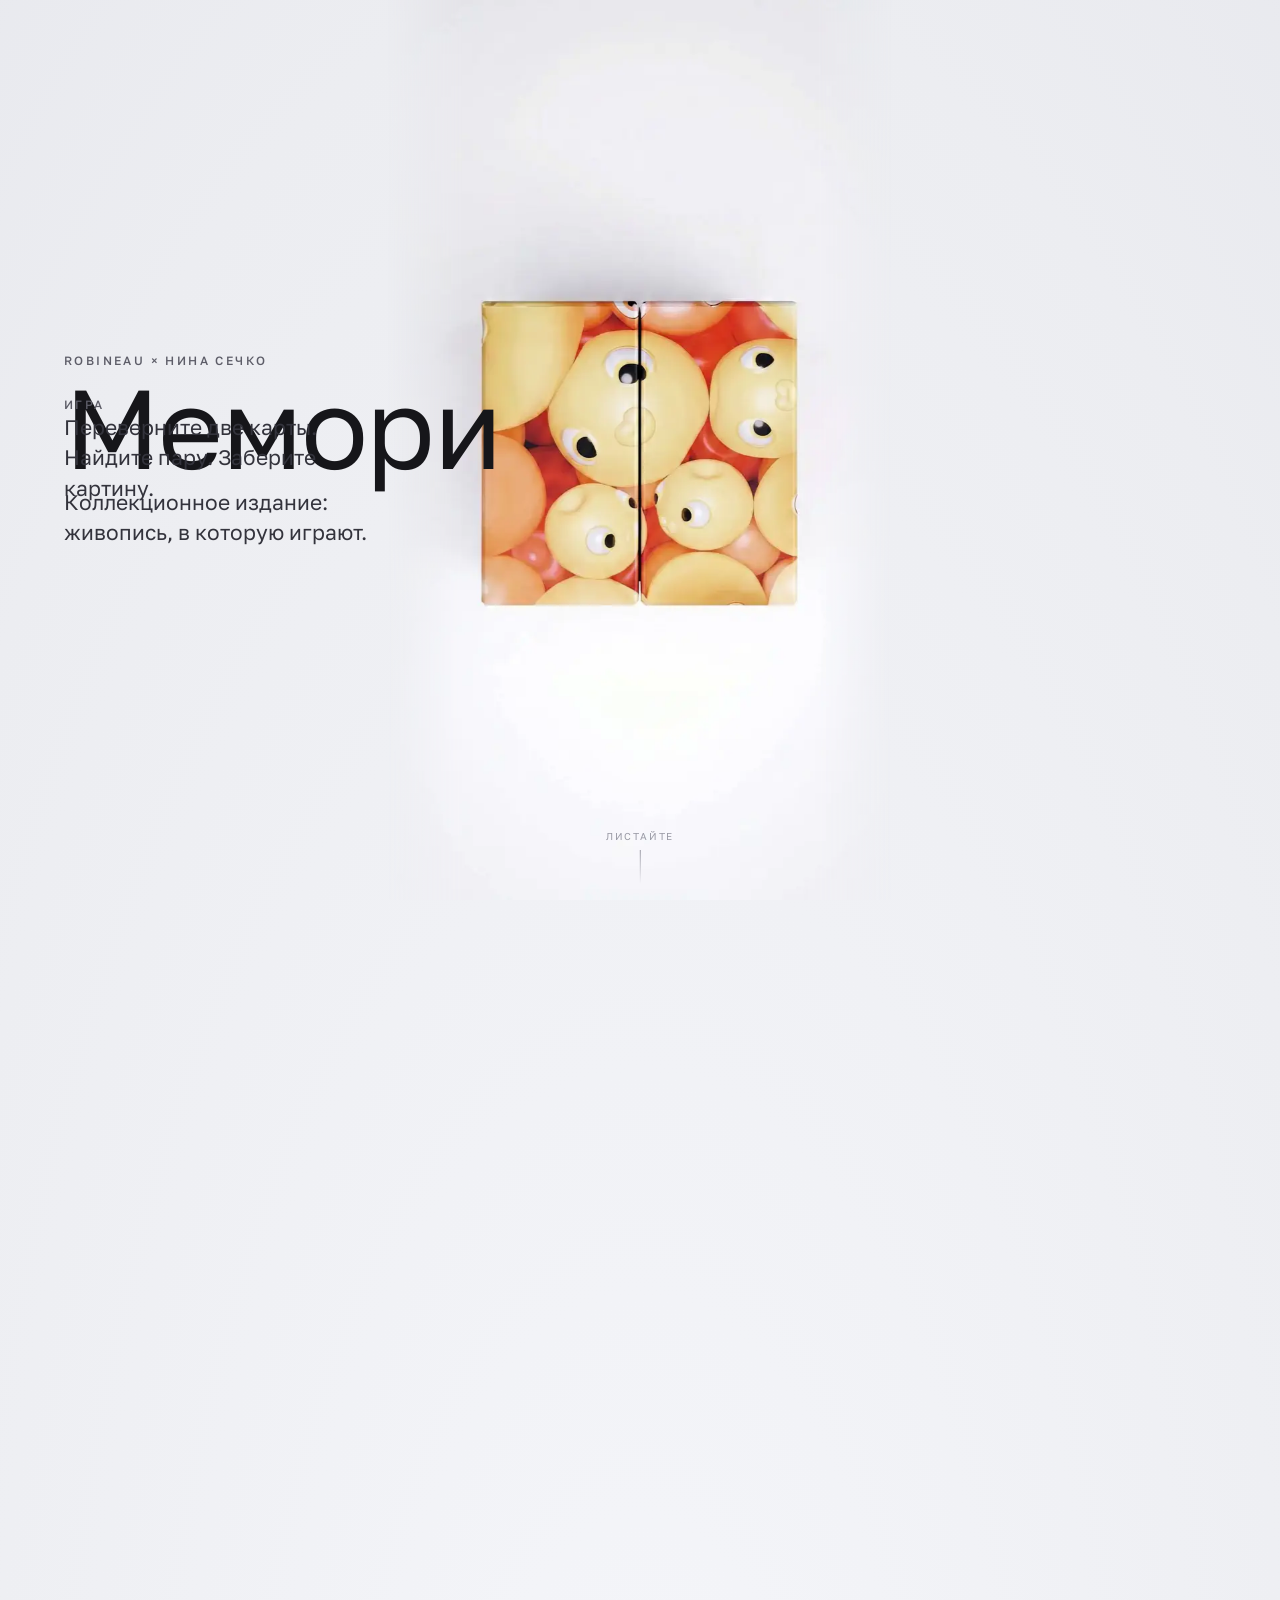
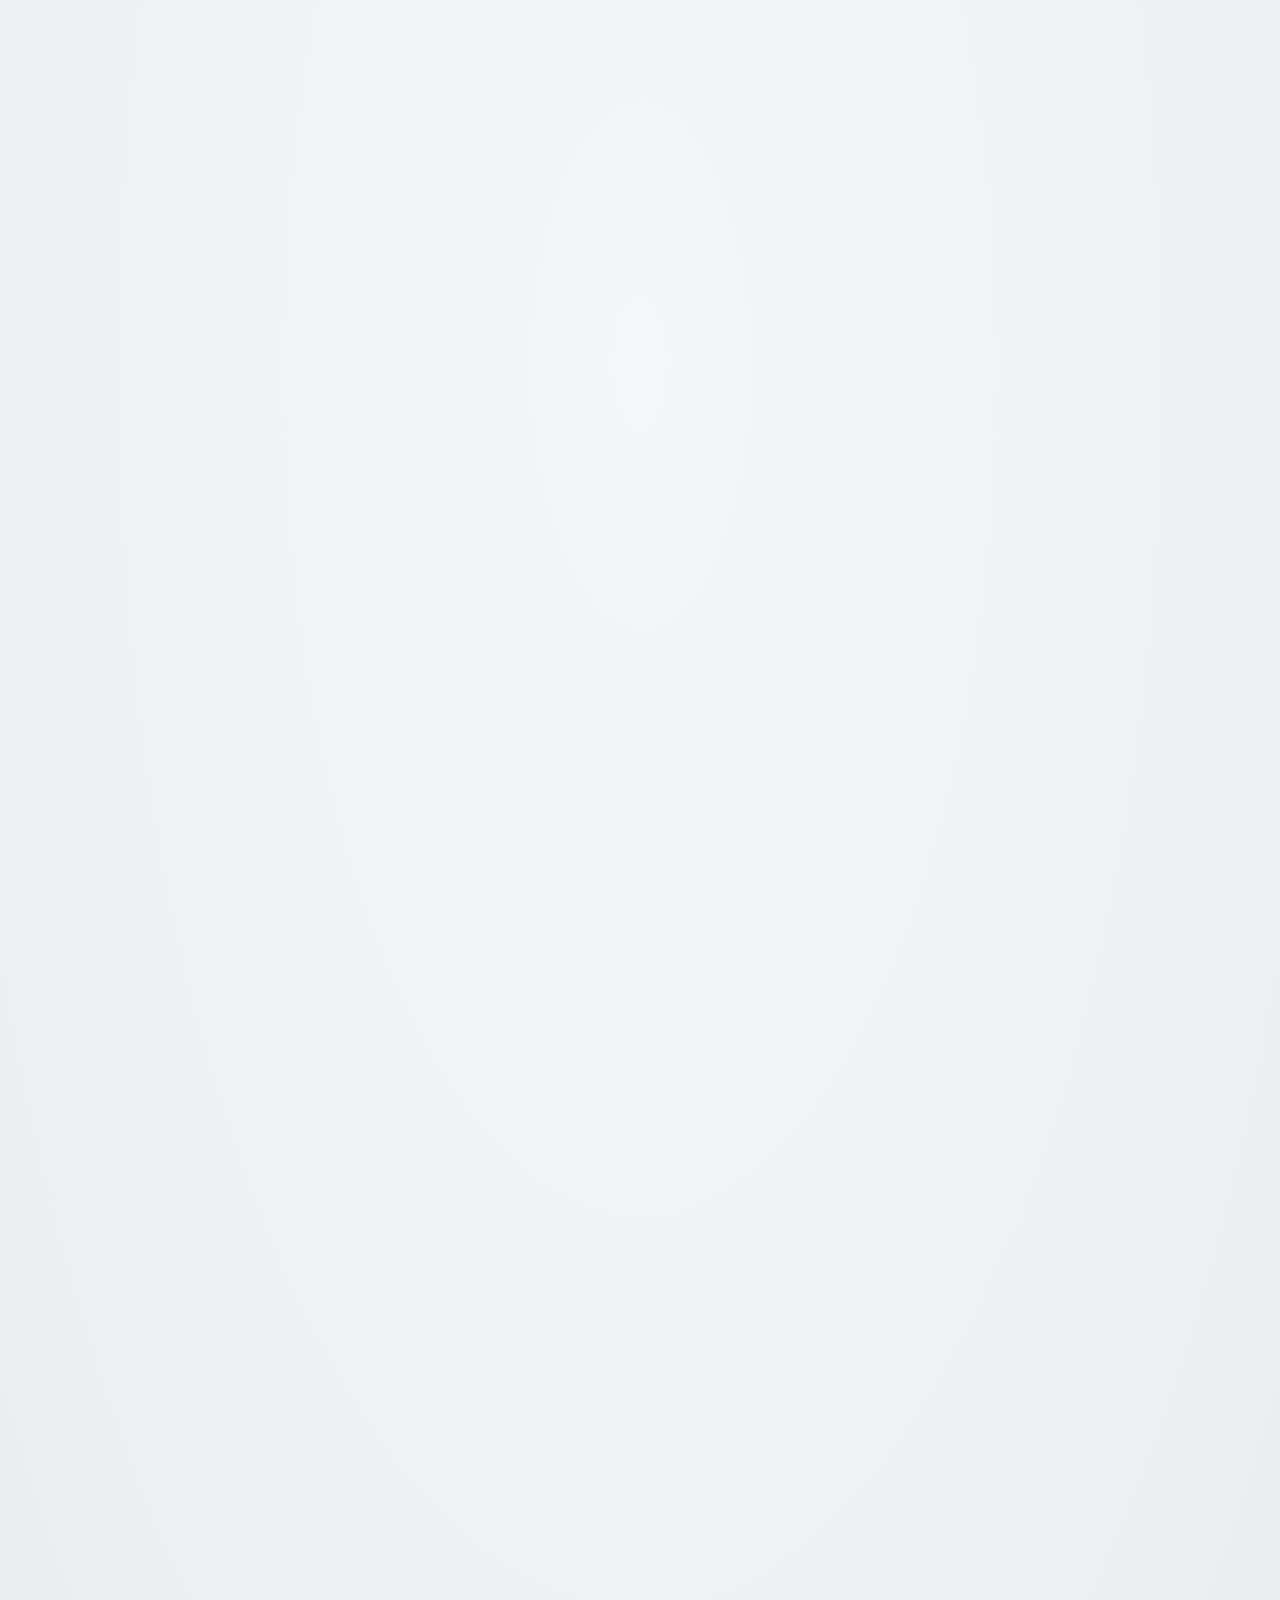
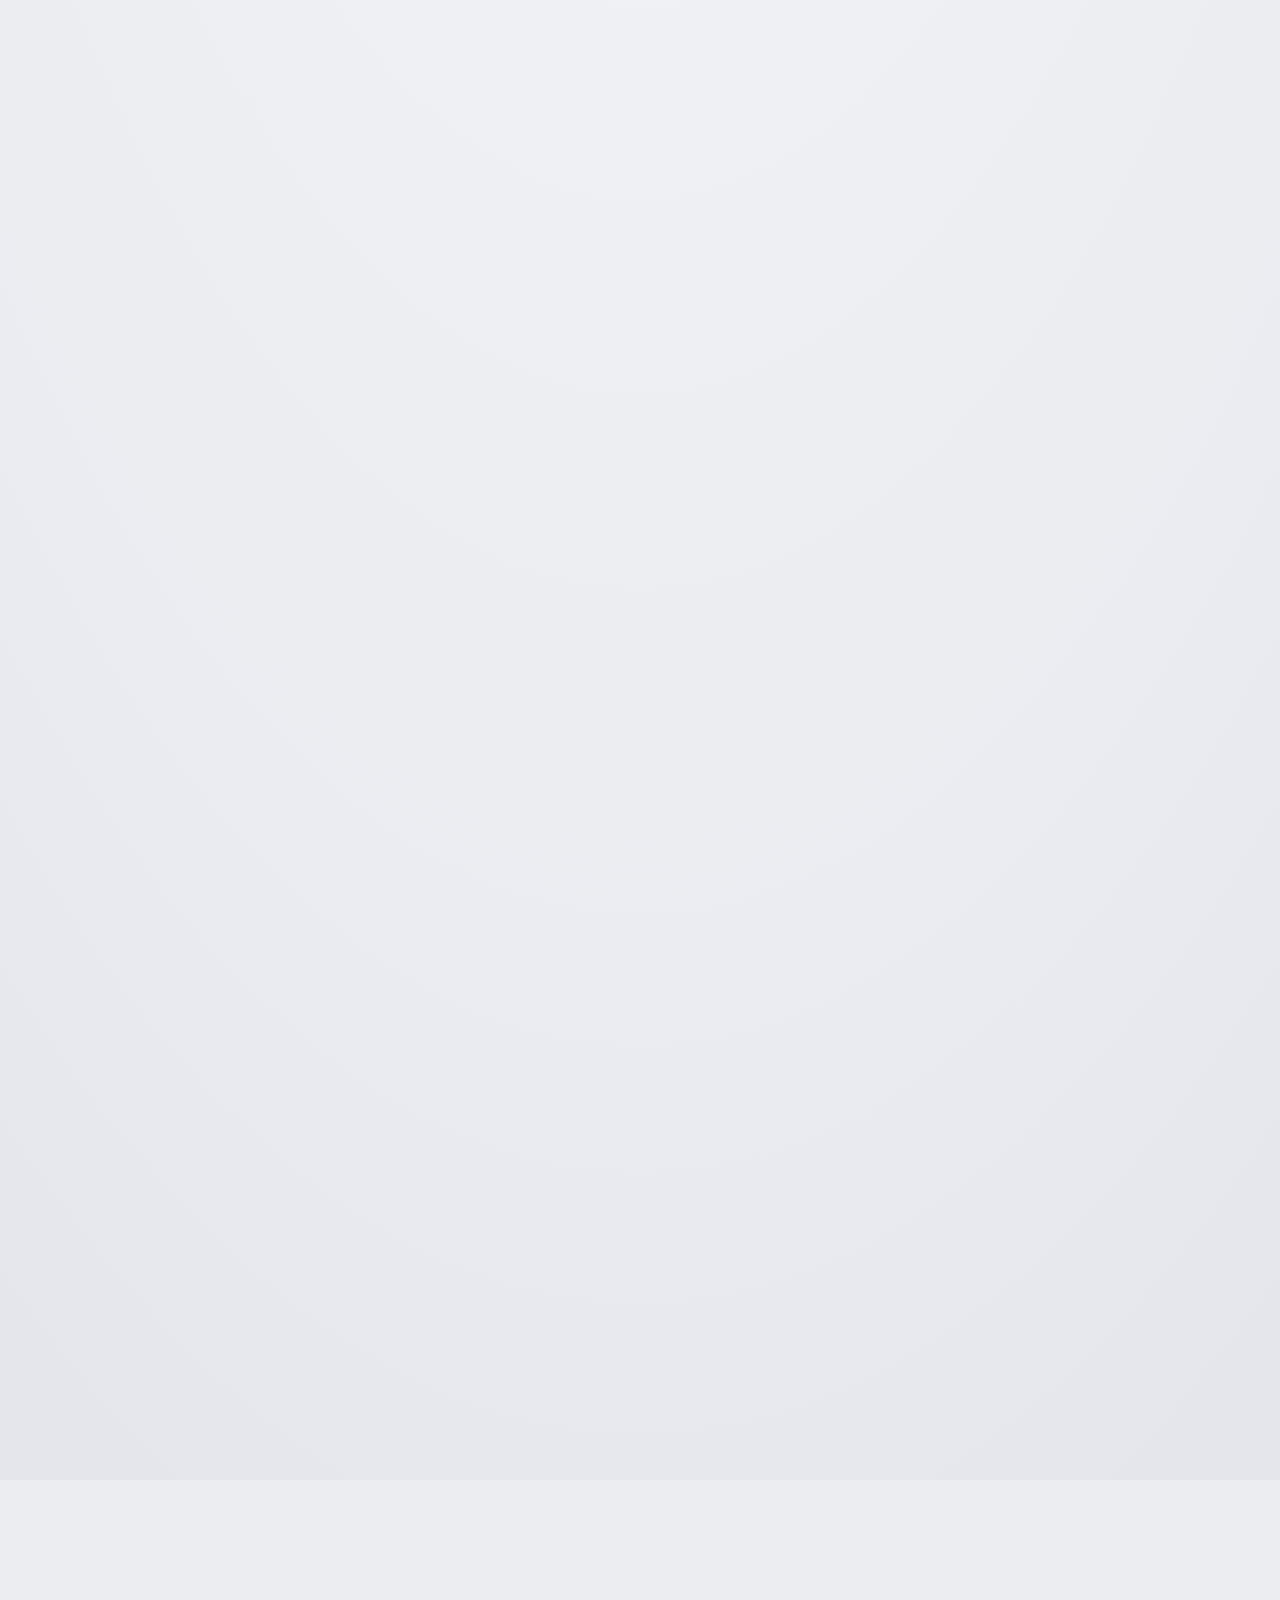
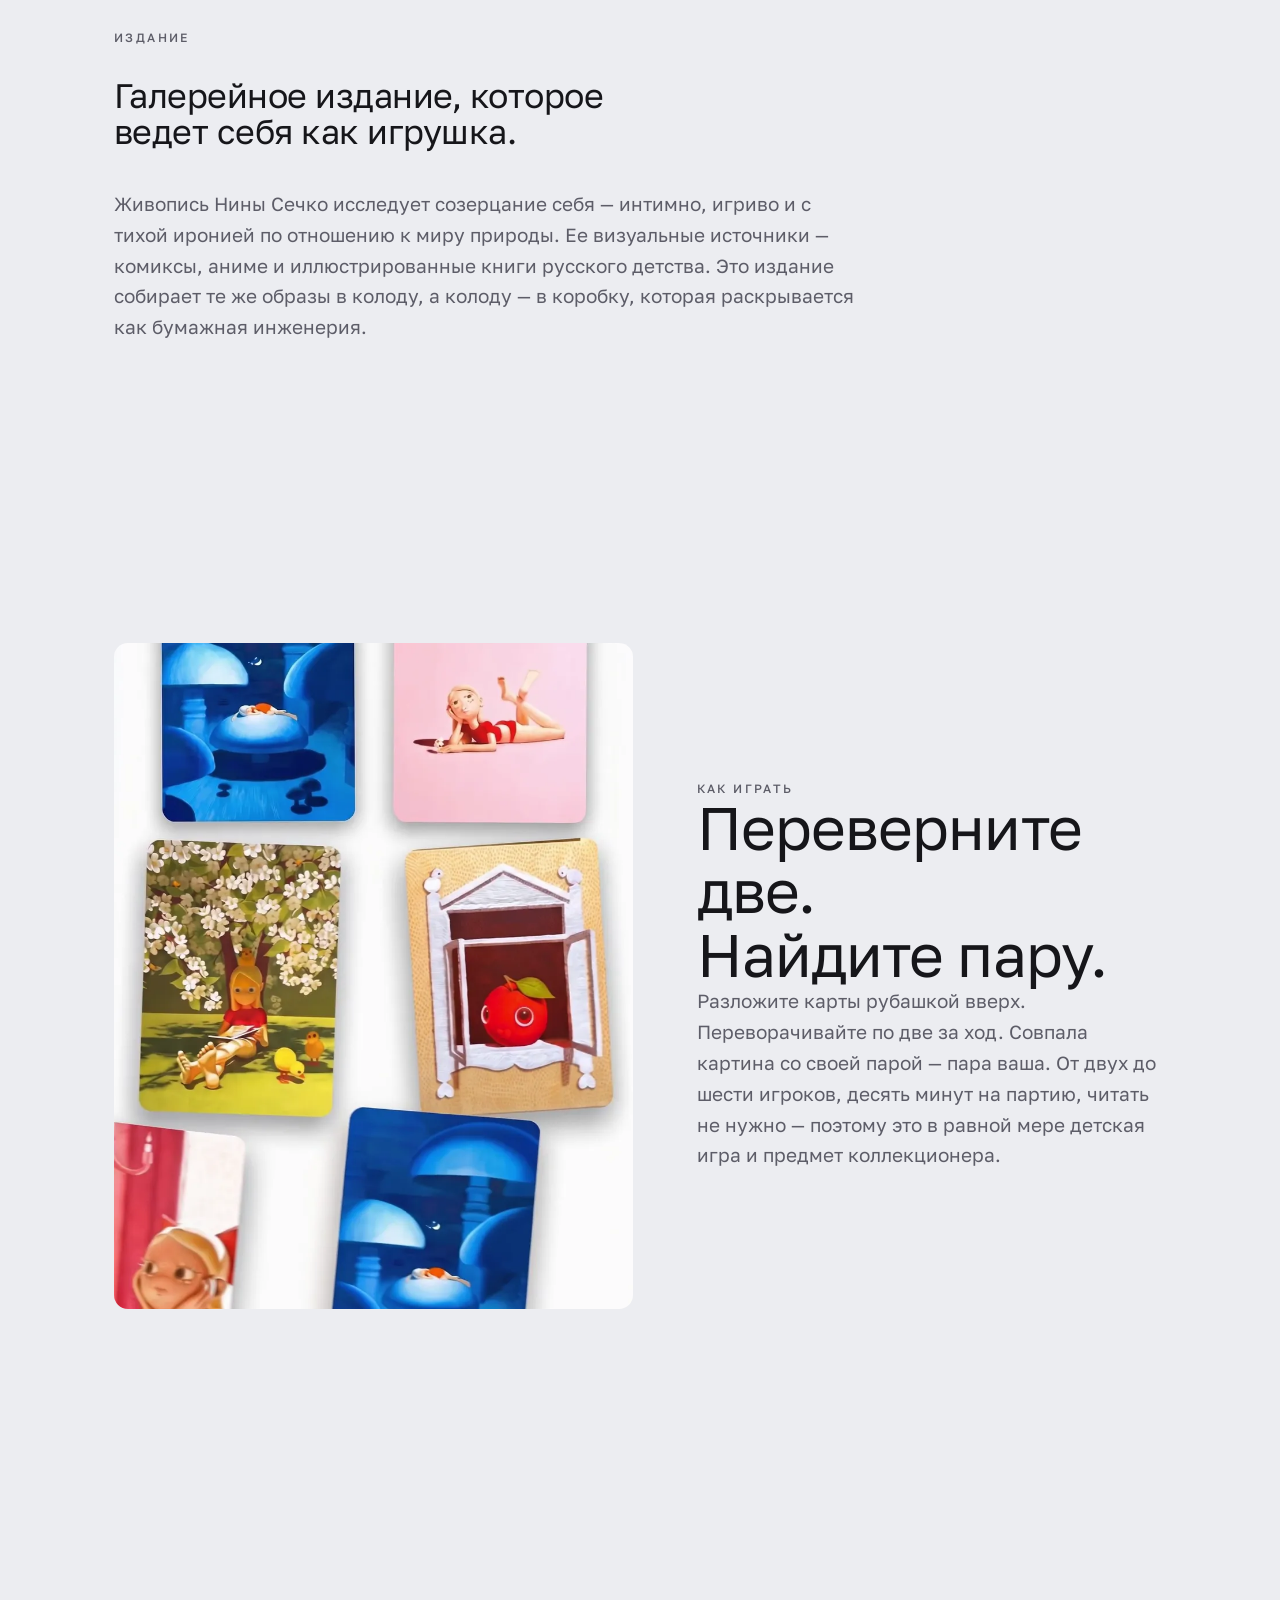
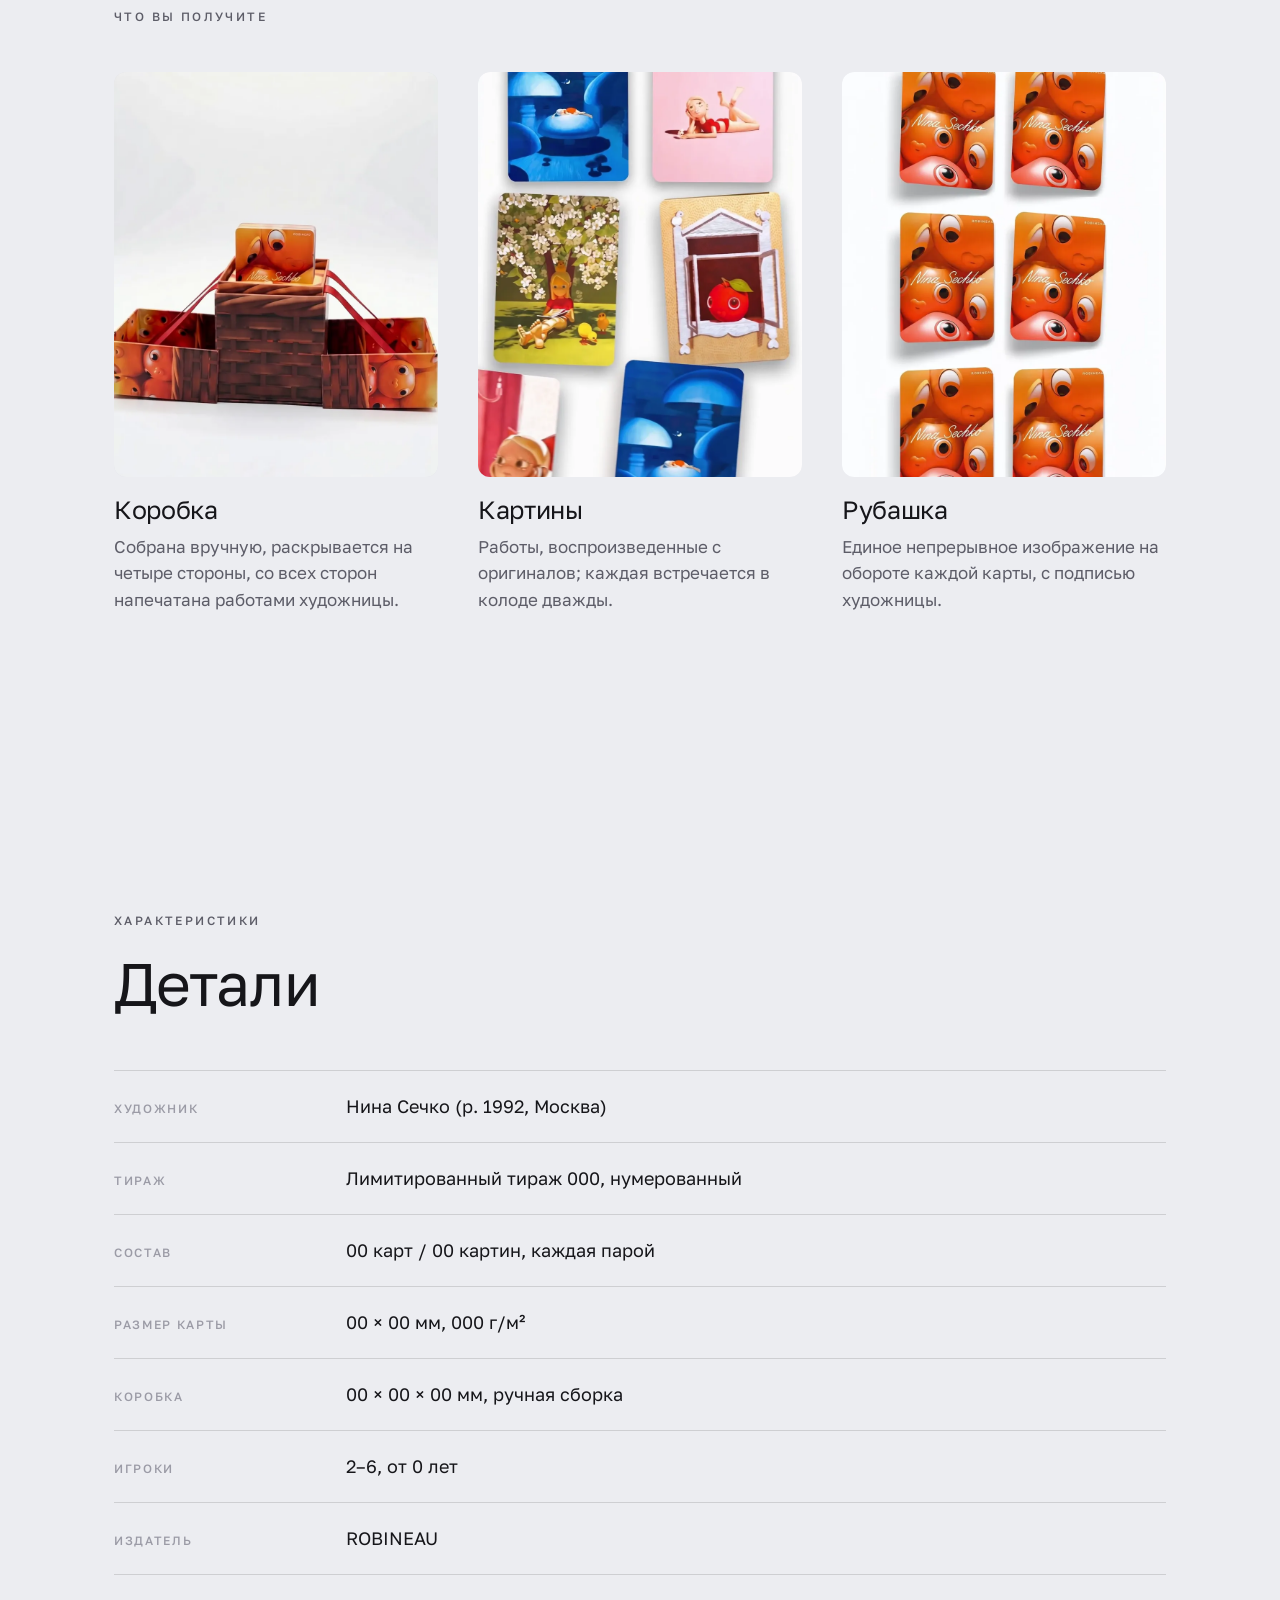
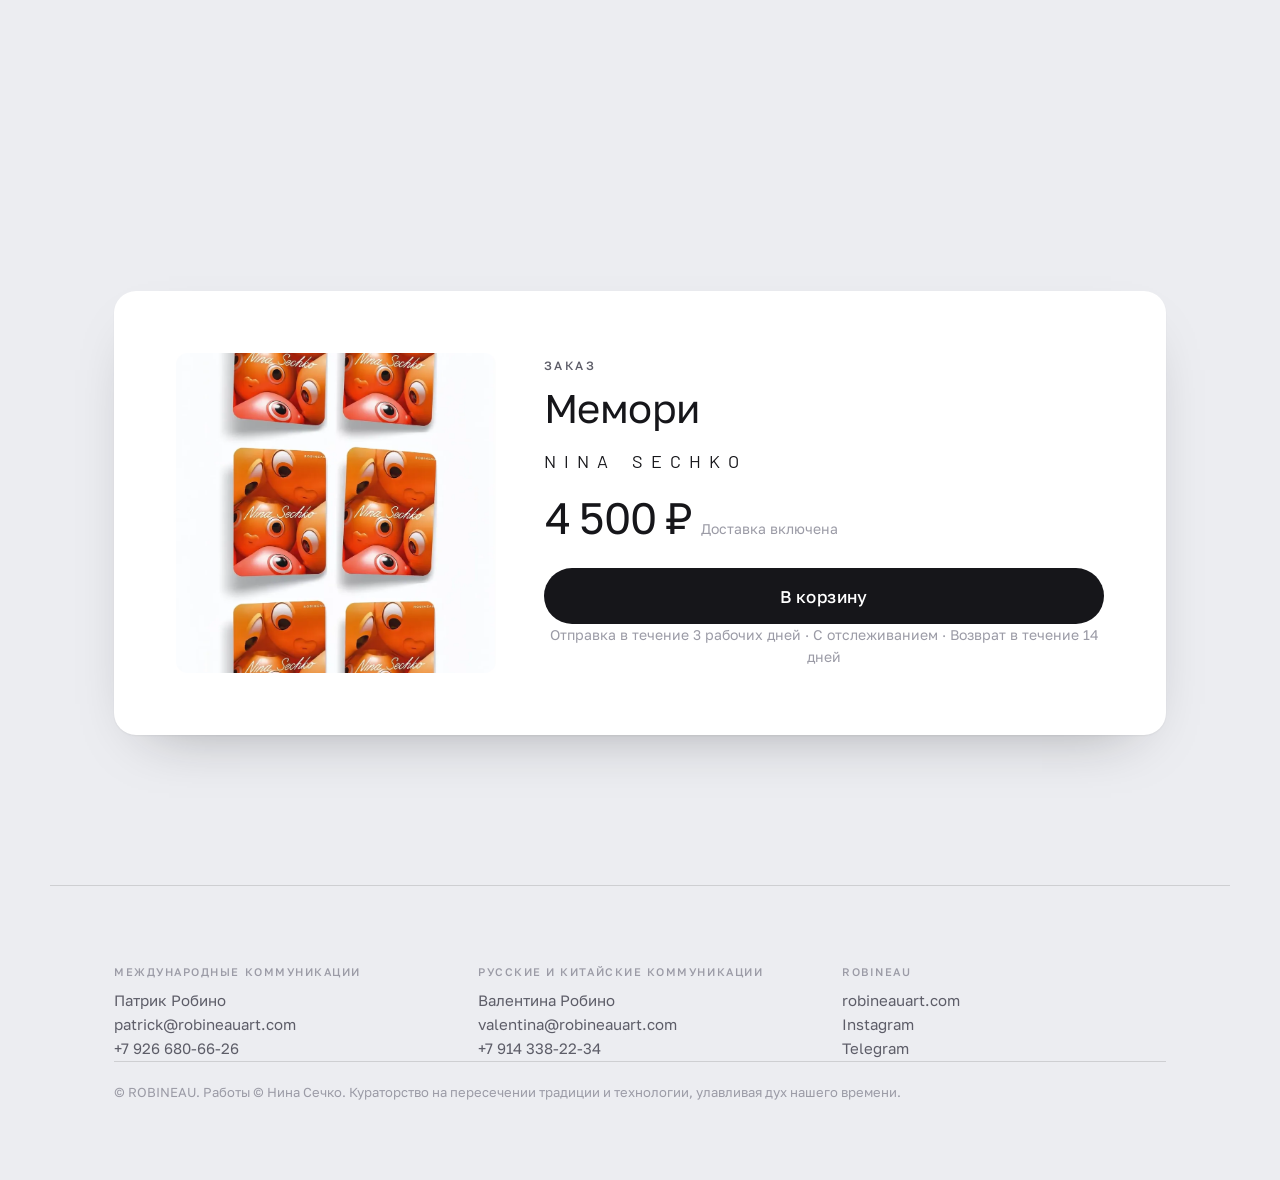
==== index.html @ b4a99a17 "Nina Sechko x ROBINEAU: scroll-opening product page Scroll-scrubbed box-opening sequence (123 WebP f" ====
<!doctype html>
<html lang="ru">
<head>
<meta charset="utf-8">
<meta name="viewport" content="width=device-width,initial-scale=1,viewport-fit=cover">
<title>Мемори — Нина Сечко × ROBINEAU</title>
<meta name="description" content="Коллекционное издание: живопись, в которую играют. Нина Сечко, издано ROBINEAU.">
<meta name="theme-color" content="#ECEDF1">
<meta property="og:type" content="product">
<meta property="og:title" content="Мемори — Нина Сечко × ROBINEAU">
<meta property="og:description" content="Коллекционное издание: живопись, в которую играют.">
<meta property="og:image" content="https://futurenyx.github.io/nina-memory-game/media/og.jpg">
<meta name="twitter:card" content="summary_large_image">
<link rel="preconnect" href="https://fonts.googleapis.com">
<link rel="preconnect" href="https://fonts.gstatic.com" crossorigin>
<link rel="stylesheet" href="https://fonts.googleapis.com/css2?family=Barlow:wght@400;500&family=Golos+Text:wght@400;500;600&display=swap">
<style>
html,body{margin:0;padding:0;background:#ECEDF1}
/* ============================================================
   NINA SECHKO x ROBINEAU - product page
   Palette sampled from the film: cool studio grey ground,
   coral card-back accent, cobalt card-face secondary.
   ============================================================ */
.nsx *,.nsx *::before,.nsx *::after{box-sizing:border-box}
.nsx{
  --ground:#ECEDF1;
  --ground-hi:#F5F6FA;
  --ground-lo:#E1E2E9;
  --ink:#16161A;
  --ink-soft:#5D5D68;
  --ink-mid:#33333C;
  --ink-faint:#9B9BA6;
  --rule:rgba(22,22,26,.14);
  --coral:#D9674F;
  --cobalt:#0A2D72;
  --shell:#FFFFFF;

  /* Golos Text is a contemporary Russian family drawn Cyrillic-first, so
     the running text is not Latin metrics with Cyrillic bolted on.
     Barlow is kept ONLY for the Latin artist-name lockup - it has no
     Cyrillic whatsoever and would fall back silently. */
  --sans:"Golos Text",-apple-system,BlinkMacSystemFont,"Segoe UI",Roboto,"Helvetica Neue",Arial,sans-serif;
  --pad:clamp(20px,5.5vw,64px);
  --maxw:1180px;

  font-family:var(--sans);
  color:var(--ink);
  background:var(--ground);
  -webkit-font-smoothing:antialiased;
  -moz-osx-font-smoothing:grayscale;
  text-size-adjust:100%;
  -webkit-text-size-adjust:100%;
  /* clip, NOT hidden - overflow:hidden on an ancestor kills
     position:sticky, which is what the whole hero depends on. */
  overflow-x:clip;
}
.nsx img,.nsx video,.nsx canvas{display:block;max-width:100%}
.nsx p{margin:0}
.nsx h1,.nsx h2,.nsx h3{margin:0;font-weight:400;letter-spacing:-.015em;line-height:1.06}

/* ---------- shared type ---------- */
.nsx__eyebrow{
  font-size:clamp(10px,2.5vw,12px);
  letter-spacing:.2em;
  text-transform:uppercase;
  color:var(--ink-soft);
  font-weight:500;
}
.nsx__h2{font-size:clamp(30px,6.2vw,60px)}
.nsx__h3{font-size:clamp(19px,3.4vw,25px);letter-spacing:-.01em}
.nsx__body{
  font-size:clamp(16px,3.9vw,19px);
  line-height:1.62;
  color:var(--ink-soft);
  max-width:62ch;
}
.nsx__lead{
  font-size:clamp(21px,5vw,34px);
  line-height:1.34;
  letter-spacing:-.017em;
  color:var(--ink);
  max-width:22ch;
}

/* Artist-name lockup - Barlow Regular, caps, two literal spaces
   between letters (ROBINEAU house rule). Do NOT swap the spaces
   for CSS letter-spacing. */
.nsx__lockup{
  font-family:"Barlow",Arial,sans-serif;
  font-weight:400;
  text-transform:uppercase;
  white-space:pre-wrap;
  font-size:clamp(12px,3.2vw,18px);
  line-height:1.4;
  color:var(--ink);
}

.nsx__section{
  padding:clamp(72px,13vw,150px) var(--pad);
  max-width:var(--maxw);
  margin-inline:auto;
}

/* ============================================================
   1. SCROLL-SCRUB HERO
   ============================================================ */
.nsx__scrolly{
  position:relative;
  height:400vh;   /* fallback for browsers without svh */
  height:400svh;
  background:radial-gradient(120% 78% at 50% 42%,var(--ground-hi) 0%,var(--ground) 55%,var(--ground-lo) 100%);
}
.nsx__stage{
  position:sticky;
  top:0;
  /* svh (not vh / dvh) so the iOS URL bar collapsing never resizes
     the stage mid-scroll - that is the classic cause of jitter. */
  height:100vh;   /* fallback */
  height:100svh;
  overflow:hidden;
  display:grid;
  place-items:center;
}
/* The canvas is a centred 9:16 box. On a phone it is wider than the
   screen so the frame covers edge to edge; on desktop it settles to
   exactly 9:16 and the studio ground either side is the page itself. */
.nsx__canvas{
  position:absolute;
  top:0;
  left:50%;
  transform:translateX(-50%);
  height:100vh;
  height:100svh;
  width:min(100%,calc(100vh * 0.5625));
  width:min(100%,calc(100svh * 0.5625));
}
@media (min-width:860px){
  /* feather the vertical edges into the page ground so there is no seam */
  .nsx__canvas{
    -webkit-mask-image:linear-gradient(90deg,transparent 0,#000 15%,#000 85%,transparent 100%);
    mask-image:linear-gradient(90deg,transparent 0,#000 15%,#000 85%,transparent 100%);
  }
}
.nsx__caps{
  position:absolute;
  inset:0;
  pointer-events:none;
  padding:var(--pad);
  padding-left:calc(var(--pad) + env(safe-area-inset-left,0px));
  padding-right:calc(var(--pad) + env(safe-area-inset-right,0px));
  display:grid;
}
.nsx__cap{
  grid-area:1/1;
  align-self:end;
  justify-self:start;
  max-width:min(30ch,94%);
  opacity:0;
  will-change:opacity,transform;
  padding-bottom:clamp(52px,10vh,84px);
}
.nsx__cap > * + *{margin-top:.7em}

/* On a wide screen the frame is a centred portrait strip, so the
   captions move out of it and sit in the left gutter, on the ground. */
@media (min-width:860px){
  .nsx__cap{
    align-self:center;
    padding-bottom:0;
    max-width:min(32ch,32%);
  }
}

/* Light scrim so caption text survives the card burst on phones,
   where the frame runs edge to edge. Not needed on desktop. */
.nsx__scrim{
  position:absolute;
  inset:0;
  pointer-events:none;
  background:linear-gradient(to top,
    rgba(236,237,241,.93) 0%,
    rgba(236,237,241,.82) 13%,
    rgba(236,237,241,.42) 25%,
    rgba(236,237,241,0) 39%);
}
@media (min-width:860px){.nsx__scrim{display:none}}

.nsx__title{
  font-size:clamp(44px,13vw,112px);
  line-height:.94;
  letter-spacing:-.038em;
  font-weight:400;
}
.nsx__capText{
  font-size:clamp(16px,4.2vw,21px);
  line-height:1.45;
  color:var(--ink-mid);
  max-width:24ch;
}

/* scroll hint */
.nsx__hint{
  position:absolute;
  /* bottom-right on phones so it clears the title block */
  right:calc(var(--pad) + env(safe-area-inset-right,0px));
  bottom:calc(16px + env(safe-area-inset-bottom,0px));
  display:flex;
  flex-direction:column;
  align-items:flex-end;
  gap:.8em;
  font-size:10px;
  letter-spacing:.18em;
  text-transform:uppercase;
  color:var(--ink-faint);
  pointer-events:none;
  will-change:opacity;
}
.nsx__hintBar{
  display:block;width:1px;height:34px;
  background:linear-gradient(var(--ink-faint),transparent);
}
@media (prefers-reduced-motion:no-preference){
  .nsx__hintBar{animation:nsxDrop 2.1s ease-in-out infinite}
}
@keyframes nsxDrop{
  0%,100%{transform:scaleY(.35);transform-origin:top;opacity:.35}
  50%{transform:scaleY(1);transform-origin:top;opacity:1}
}
@media (min-width:860px){
  .nsx__hint{left:50%;right:auto;transform:translateX(-50%);align-items:center}
}

/* loading meter */
.nsx__meter{
  position:absolute;left:0;top:0;height:2px;width:100%;
  pointer-events:none;
}
.nsx__meterFill{
  height:100%;width:0%;
  background:var(--coral);
  transition:width .3s linear,opacity .6s .4s;
}

/* ============================================================
   2. STATEMENT
   ============================================================ */
.nsx__statement .nsx__eyebrow{margin-bottom:clamp(20px,4vw,32px)}
.nsx__statement .nsx__lead{max-width:24ch;margin-bottom:clamp(26px,5vw,40px)}

/* ============================================================
   3. PLAY (looping film)
   ============================================================ */
.nsx__play{
  display:grid;
  gap:clamp(28px,5vw,64px);
  align-items:center;
  grid-template-columns:1fr;
}
@media (min-width:860px){
  .nsx__play{grid-template-columns:minmax(0,1.05fr) minmax(0,.95fr)}
}
.nsx__playFrame{
  position:relative;
  border-radius:14px;
  overflow:hidden;
  background:var(--ground-lo);
  aspect-ratio:9/16;
  max-height:74svh;
  margin-inline:auto;
  width:100%;
}
.nsx__playFrame video{width:100%;height:100%;object-fit:cover}
.nsx__playCopy > * + *{margin-top:clamp(14px,2.6vw,22px)}

/* ============================================================
   4. FEATURE TRIPTYCH
   ============================================================ */
.nsx__grid{
  display:grid;
  gap:clamp(24px,4vw,40px);
  grid-template-columns:1fr;
}
@media (min-width:720px){.nsx__grid{grid-template-columns:repeat(3,1fr)}}
.nsx__card figure{margin:0}
.nsx__card img{
  width:100%;
  /* height:auto is required - the width/height HTML attributes are
     presentational hints and would otherwise beat aspect-ratio. */
  height:auto;
  aspect-ratio:4/5;
  object-fit:cover;
  object-position:center 48%;
  border-radius:12px;
  background:var(--ground-lo);
}
.nsx__card figcaption{margin-top:clamp(14px,2.4vw,20px)}
.nsx__card h3{margin-bottom:.42em}
.nsx__card p{font-size:clamp(15px,3.6vw,17px);line-height:1.55;color:var(--ink-soft)}

/* ============================================================
   5. SPECS
   ============================================================ */
.nsx__specs{
  border-top:1px solid var(--rule);
  margin-top:clamp(34px,6vw,54px);
}
.nsx__spec{
  display:grid;
  grid-template-columns:1fr;
  gap:4px;
  padding:clamp(16px,3vw,22px) 0;
  border-bottom:1px solid var(--rule);
}
@media (min-width:640px){
  .nsx__spec{grid-template-columns:minmax(0,13rem) 1fr;gap:24px;align-items:baseline}
}
.nsx__spec dt{
  font-size:clamp(11px,2.6vw,12px);
  letter-spacing:.14em;
  text-transform:uppercase;
  color:var(--ink-faint);
  font-weight:500;
}
.nsx__spec dd{margin:0;font-size:clamp(16px,3.8vw,18px);line-height:1.5;color:var(--ink)}

/* ============================================================
   6. BUY
   ============================================================ */
.nsx__buy{
  background:var(--shell);
  border-radius:clamp(16px,3vw,22px);
  padding:clamp(28px,6vw,62px);
  display:grid;
  gap:clamp(24px,4vw,48px);
  grid-template-columns:1fr;
  align-items:center;
  box-shadow:0 1px 2px rgba(22,22,26,.05),0 24px 60px -34px rgba(22,22,26,.4);
}
@media (min-width:820px){.nsx__buy{grid-template-columns:minmax(0,320px) 1fr}}
.nsx__buyMedia{
  border-radius:12px;overflow:hidden;background:var(--ground);
  aspect-ratio:1/1;
}
.nsx__buyMedia img{width:100%;height:100%;object-fit:cover}
.nsx__price{
  display:flex;align-items:baseline;gap:.6em;flex-wrap:wrap;
  margin:clamp(16px,3vw,22px) 0 clamp(20px,3.6vw,28px);
}
.nsx__priceNow{font-size:clamp(30px,7vw,44px);line-height:1;letter-spacing:-.03em;font-variant-numeric:tabular-nums}
.nsx__priceNote{font-size:14px;color:var(--ink-faint)}

.nsx__btn{
  -webkit-appearance:none;appearance:none;
  display:inline-flex;align-items:center;justify-content:center;gap:.6em;
  width:100%;
  min-height:56px;
  padding:17px 30px;
  border:0;border-radius:100px;
  background:var(--ink);color:#fff;
  font-family:inherit;
  font-size:clamp(16px,3.9vw,17px);
  font-weight:500;letter-spacing:.02em;
  cursor:pointer;
  text-decoration:none;
  transition:transform .18s cubic-bezier(.2,.7,.3,1),background-color .2s;
  touch-action:manipulation;
}
.nsx__btn:hover{background:var(--coral)}
.nsx__btn:active{transform:scale(.985)}
.nsx__btn:focus-visible{outline:2px solid var(--coral);outline-offset:3px}
.nsx__btn[disabled]{opacity:.45;pointer-events:none}
.nsx__reassure{
  margin-top:14px;font-size:14px;line-height:1.55;color:var(--ink-faint);text-align:center;
}

/* sticky mobile buy bar */
.nsx__dock{
  position:fixed;
  left:0;right:0;bottom:0;
  z-index:40;
  padding:10px var(--pad) calc(10px + env(safe-area-inset-bottom,0px));
  background:rgba(236,237,241,.86);
  -webkit-backdrop-filter:saturate(160%) blur(14px);
  backdrop-filter:saturate(160%) blur(14px);
  border-top:1px solid var(--rule);
  transform:translateY(110%);
  transition:transform .38s cubic-bezier(.2,.7,.3,1);
}
.nsx__dock.is-on{transform:none}
.nsx__dock .nsx__btn{min-height:50px;padding:13px 24px}
@media (min-width:820px){.nsx__dock{display:none}}

/* ============================================================
   7. FOOTER
   ============================================================ */
.nsx__footer{
  border-top:1px solid var(--rule);
  padding:clamp(46px,8vw,80px) var(--pad);
  padding-bottom:calc(clamp(46px,8vw,80px) + env(safe-area-inset-bottom,0px) + 60px);
  max-width:var(--maxw);margin-inline:auto;
}
@media (min-width:820px){
  .nsx__footer{padding-bottom:clamp(46px,8vw,80px)}
}
.nsx__footGrid{
  display:grid;gap:clamp(26px,4vw,40px);grid-template-columns:1fr;
}
@media (min-width:720px){.nsx__footGrid{grid-template-columns:repeat(3,1fr)}}
.nsx__footGrid h3{
  font-size:11px;letter-spacing:.14em;text-transform:uppercase;
  color:var(--ink-faint);margin-bottom:.95em;font-weight:500;
}
.nsx__footGrid p,.nsx__footGrid a{
  font-size:15px;line-height:1.62;color:var(--ink-soft);
  text-decoration:none;display:block;
}
.nsx__footGrid a:hover{color:var(--coral)}
.nsx__colophon{
  margin-top:clamp(34px,6vw,56px);padding-top:22px;border-top:1px solid var(--rule);
  font-size:13px;color:var(--ink-faint);
}

/* ---------- scroll reveal ---------- */
.nsx__rise{opacity:0;transform:translateY(22px)}
.nsx__rise.is-in{
  opacity:1;transform:none;
  transition:opacity .8s cubic-bezier(.2,.7,.3,1),transform .8s cubic-bezier(.2,.7,.3,1);
}
@media (prefers-reduced-motion:reduce){
  .nsx__rise{opacity:1;transform:none;transition:none}
  .nsx__hintBar{animation:none}
  .nsx__dock{transition:none}
}

/* ---------- runway tuning ---------- */
@media (min-width:860px){.nsx__scrolly{height:520vh;height:520svh}}
@media (max-width:520px){.nsx__scrolly{height:360vh;height:360svh}}

</style>
</head>
<body>
<!-- =========================================================
     NINA SECHKO x ROBINEAU - product page (RU)
     All wording lives in this file. Anything tagged REPLACE in a
     trailing comment is placeholder text awaiting the real copy.
     House rule: no "e with diaeresis" anywhere in the Russian.
     . is rewritten by build.py to the asset host.
     ========================================================= -->
<div class="nsx">

  <noscript><style>
    /* without JS there is no scrub, so collapse the runway to one screen
       and pin the opening caption */
    .nsx__scrolly{height:100vh;height:100svh}
    .nsx__cap--intro{opacity:1!important}
    .nsx__hint{display:none}
  </style></noscript>

  <!-- ============ 1. SCROLL-SCRUB HERO ============ -->
  <section class="nsx__scrolly" id="nsx-open" aria-label="Коробка открывается">
    <div class="nsx__stage">

      <canvas class="nsx__canvas"
              role="img"
              aria-label="Собранная вручную коробка раскрывается, и из нее вылетает колода карт с картинами"
              style="background:#ECEDF1 url('./media/poster.webp') center/cover no-repeat"></canvas>

      <div class="nsx__scrim" aria-hidden="true"></div>

      <div class="nsx__meter" aria-hidden="true"><span class="nsx__meterFill"></span></div>

      <div class="nsx__caps">

        <div class="nsx__cap nsx__cap--intro" data-from="0.00" data-to="0.15" style="opacity:1">
          <p class="nsx__eyebrow">ROBINEAU &times; НИНА СЕЧКО</p>
          <h1 class="nsx__title">Мемори</h1><!-- REPLACE: название продукта -->
          <p class="nsx__capText">Коллекционное издание: живопись, в которую играют.</p><!-- REPLACE -->
        </div>

        <div class="nsx__cap" data-from="0.26" data-to="0.42">
          <p class="nsx__eyebrow">Коробка</p>
          <p class="nsx__capText">Собрана вручную и раскрывается сразу на четыре стороны.</p><!-- REPLACE -->
        </div>

        <div class="nsx__cap" data-from="0.54" data-to="0.70">
          <p class="nsx__eyebrow">Внутри</p>
          <p class="nsx__capText">Полная колода, напечатанная с оригинальных работ.</p><!-- REPLACE -->
        </div>

        <div class="nsx__cap" data-from="0.85" data-to="1.00">
          <p class="nsx__eyebrow">Игра</p>
          <p class="nsx__capText">Переверните две карты. Найдите пару. Заберите картину.</p><!-- REPLACE -->
        </div>

      </div>

      <div class="nsx__hint" aria-hidden="true">
        <span>Листайте</span>
        <span class="nsx__hintBar"></span>
      </div>
    </div>
  </section>

  <!-- ============ 2. STATEMENT ============ -->
  <section class="nsx__section nsx__statement">
    <p class="nsx__eyebrow nsx__rise">Издание</p>
    <h2 class="nsx__h2 nsx__lead nsx__rise">Галерейное издание, которое ведет себя как игрушка.</h2><!-- REPLACE -->
    <p class="nsx__body nsx__rise">
      Живопись Нины Сечко исследует созерцание себя &mdash; интимно, игриво и с тихой иронией по
      отношению к миру природы. Ее визуальные источники &mdash; комиксы, аниме и иллюстрированные
      книги русского детства. Это издание собирает те же образы в колоду, а колоду &mdash; в коробку,
      которая раскрывается как бумажная инженерия.
    </p><!-- REPLACE: полное описание продукта -->
  </section>

  <!-- ============ 3. HOW IT PLAYS ============ -->
  <section class="nsx__section">
    <div class="nsx__play">
      <div class="nsx__playFrame nsx__rise">
        <video
          src="./media/play.mp4"
          poster="./media/still-spread.webp"
          muted playsinline loop preload="metadata"
          disablepictureinpicture
          aria-label="Карты разложены и разыгрываются как игра на память"></video>
      </div>
      <div class="nsx__playCopy">
        <p class="nsx__eyebrow nsx__rise">Как играть</p>
        <h2 class="nsx__h2 nsx__rise">Переверните две.<br>Найдите пару.</h2><!-- REPLACE -->
        <p class="nsx__body nsx__rise">
          Разложите карты рубашкой вверх. Переворачивайте по две за ход. Совпала картина со своей
          парой &mdash; пара ваша. От двух до шести игроков, десять минут на партию, читать не нужно
          &mdash; поэтому это в равной мере детская игра и предмет коллекционера.
        </p><!-- REPLACE: проверьте правила -->
      </div>
    </div>
  </section>

  <!-- ============ 4. WHAT ARRIVES ============ -->
  <section class="nsx__section">
    <p class="nsx__eyebrow nsx__rise" style="margin-bottom:clamp(28px,5vw,48px)">Что вы получите</p>
    <div class="nsx__grid">

      <div class="nsx__card nsx__rise">
        <figure>
          <img src="./media/still-open.webp" alt="Раскрытая коробка" loading="lazy" decoding="async" width="900" height="1600">
          <figcaption>
            <h3 class="nsx__h3">Коробка</h3><!-- REPLACE -->
            <p>Собрана вручную, раскрывается на четыре стороны, со всех сторон напечатана работами художницы.</p><!-- REPLACE -->
          </figcaption>
        </figure>
      </div>

      <div class="nsx__card nsx__rise">
        <figure>
          <img src="./media/still-spread.webp" alt="Разложенные карты с картинами" loading="lazy" decoding="async" width="900" height="1600">
          <figcaption>
            <h3 class="nsx__h3">Картины</h3><!-- REPLACE -->
            <p>Работы, воспроизведенные с оригиналов; каждая встречается в колоде дважды.</p><!-- REPLACE -->
          </figcaption>
        </figure>
      </div>

      <div class="nsx__card nsx__rise">
        <figure>
          <img src="./media/still-backs.webp" alt="Рубашка карт" loading="lazy" decoding="async" width="900" height="1600">
          <figcaption>
            <h3 class="nsx__h3">Рубашка</h3><!-- REPLACE -->
            <p>Единое непрерывное изображение на обороте каждой карты, с подписью художницы.</p><!-- REPLACE -->
          </figcaption>
        </figure>
      </div>

    </div>
  </section>

  <!-- ============ 5. SPECIFICATION ============ -->
  <section class="nsx__section">
    <p class="nsx__eyebrow nsx__rise">Характеристики</p>
    <h2 class="nsx__h2 nsx__rise" style="margin-top:.4em">Детали</h2>

    <dl class="nsx__specs nsx__rise"><!-- REPLACE: все значения ниже -->
      <div class="nsx__spec"><dt>Художник</dt><dd>Нина Сечко (р. 1992, Москва)</dd></div>
      <div class="nsx__spec"><dt>Тираж</dt><dd>Лимитированный тираж 000, нумерованный</dd></div>
      <div class="nsx__spec"><dt>Состав</dt><dd>00 карт / 00 картин, каждая парой</dd></div>
      <div class="nsx__spec"><dt>Размер карты</dt><dd>00 &times; 00 мм, 000 г/м&sup2;</dd></div>
      <div class="nsx__spec"><dt>Коробка</dt><dd>00 &times; 00 &times; 00 мм, ручная сборка</dd></div>
      <div class="nsx__spec"><dt>Игроки</dt><dd>2&ndash;6, от 0 лет</dd></div>
      <div class="nsx__spec"><dt>Издатель</dt><dd>ROBINEAU</dd></div>
    </dl>
  </section>

  <!-- ============ 6. BUY ============ -->
  <section class="nsx__section" id="nsx-buy">
    <div class="nsx__buy nsx__rise">

      <div class="nsx__buyMedia">
        <img src="./media/still-backs.webp" alt="Рубашка карт" loading="lazy" decoding="async" width="900" height="1600">
      </div>

      <div>
        <p class="nsx__eyebrow">Заказ</p>
        <h2 class="nsx__h2" style="margin-top:.35em;font-size:clamp(26px,5.4vw,40px)">
          Мемори
        </h2><!-- REPLACE: название продукта -->

        <!-- Artist name lockup: Barlow Regular, caps, two literal spaces.
             Kept in Latin because Barlow has no Cyrillic at all - a Cyrillic
             lockup here would silently fall back to a system font. -->
        <p class="nsx__lockup" style="margin-top:1.1em">N&nbsp;&nbsp;I&nbsp;&nbsp;N&nbsp;&nbsp;A&nbsp;&nbsp;&nbsp;&nbsp;&nbsp;&nbsp;S&nbsp;&nbsp;E&nbsp;&nbsp;C&nbsp;&nbsp;H&nbsp;&nbsp;K&nbsp;&nbsp;O</p>

        <div class="nsx__price">
          <span class="nsx__priceNow">4&nbsp;500&nbsp;&#8381;</span><!-- REPLACE: цена -->
          <span class="nsx__priceNote">Доставка включена</span><!-- REPLACE -->
        </div>

        <a class="nsx__btn" data-nsx-buy href="#" role="button">В корзину</a><!-- REPLACE: текст кнопки -->

        <p class="nsx__reassure">
          Отправка в течение 3 рабочих дней &middot; С отслеживанием &middot; Возврат в течение 14 дней
        </p><!-- REPLACE -->
      </div>

    </div>
  </section>

  <!-- ============ 7. FOOTER ============ -->
  <footer class="nsx__footer">
    <div class="nsx__footGrid">

      <div>
        <h3>Международные коммуникации</h3>
        <p>Патрик Робино</p>
        <a href="mailto:patrick@robineauart.com">patrick@robineauart.com</a>
        <a href="tel:+79266806626">+7 926 680-66-26</a>
      </div>

      <div>
        <h3>Русские и китайские коммуникации</h3>
        <p>Валентина Робино</p>
        <a href="mailto:valentina@robineauart.com">valentina@robineauart.com</a>
        <a href="tel:+79143382234">+7 914 338-22-34</a>
      </div>

      <div>
        <h3>ROBINEAU</h3>
        <a href="https://www.robineauart.com" target="_blank" rel="noopener">robineauart.com</a>
        <a href="https://www.instagram.com/robineau_gallery" target="_blank" rel="noopener">Instagram</a>
        <a href="https://t.me/robineauart" target="_blank" rel="noopener">Telegram</a>
      </div>

    </div>

    <p class="nsx__colophon">
      &copy; ROBINEAU. Работы &copy; Нина Сечко. Кураторство на пересечении традиции и технологии,
      улавливая дух нашего времени.
    </p>
  </footer>

  <!-- sticky buy bar, phones only -->
  <div class="nsx__dock">
    <a class="nsx__btn" data-nsx-buy href="#" role="button">В корзину &mdash; 4&nbsp;500&nbsp;&#8381;</a><!-- REPLACE -->
  </div>

</div>

<script>
/* ============================================================
   NINA SECHKO x ROBINEAU - scroll-scrub product page
   ------------------------------------------------------------
   EVERYTHING YOU NEED TO EDIT IS IN NSX_CONFIG BELOW.
   All visible wording lives in the HTML, not in here.
   ============================================================ */
(function () {
  'use strict';

  var NSX_CONFIG = {

    /* Where the frames / video / stills live.
       Local preview: '.'   Tilda: the full https:// base of your asset host. */
    assetBase: '.',

    /* ---- the box-opening sequence ---- */
    frameCount: 123,
    framePrefix: '/frames/f_',
    frameExt: '.webp',

    /* ---- CHECKOUT --------------------------------------------------
       mode: 'link'  -> button is a plain link (Stripe Payment Link,
                        Tilda payment page, PayPal, anything).
       mode: 'tilda' -> button pushes the product into Tilda's own cart
                        (needs a Store block on the page - see README).
    ------------------------------------------------------------------ */
    checkout: {
      mode: 'link',
      url: 'https://buy.stripe.com/REPLACE_ME',        // <<REPLACE>>
      tilda: {
        id: 'nsx-memory-01',
        name: 'Nina Sechko - The Memory Game',          // <<REPLACE>>
        price: '4500',                                  // <<REPLACE>> minor units per Tilda setup
        img: '/media/still-backs.webp',
        options: []
      }
    }
  };

  /* ==========================================================
     Nothing below here normally needs editing.
     ========================================================== */

  var root = document.querySelector('.nsx');
  if (!root) return;

  var BASE = (NSX_CONFIG.assetBase || '.').replace(/\/$/, '');
  var TOTAL = NSX_CONFIG.frameCount;
  var FRAME_W = 756, FRAME_H = 1344;
  var FRAME_AR = FRAME_W / FRAME_H;

  var reduced = window.matchMedia('(prefers-reduced-motion: reduce)').matches;
  var clamp = function (v, a, b) { return v < a ? a : v > b ? b : v; };

  function frameUrl(i) {
    /* the self-contained preview build inlines every frame as a data URI */
    if (window.NSX_FRAMES) return window.NSX_FRAMES[i - 1];
    var n = String(i);
    while (n.length < 3) n = '0' + n;
    return BASE + NSX_CONFIG.framePrefix + n + NSX_CONFIG.frameExt;
  }

  /* ---------------------------------------------------------
     Frame loading: two passes.
     Pass 1 loads every 6th frame so the sequence is scrubbable
     after ~500KB. Pass 2 fills in the gaps. The scrubber always
     draws the nearest frame it actually has.
     --------------------------------------------------------- */
  var imgs = new Array(TOTAL + 1);
  var loadedCount = 0;
  var meterFill = root.querySelector('.nsx__meterFill');

  function bumpMeter() {
    if (!meterFill) return;
    var pct = Math.round((loadedCount / TOTAL) * 100);
    meterFill.style.width = pct + '%';
    if (pct >= 100) meterFill.style.opacity = '0';
  }

  function loadFrame(i) {
    return new Promise(function (resolve) {
      if (imgs[i]) return resolve();
      var im = new Image();
      im.decoding = 'async';
      im.onload = function () {
        imgs[i] = im; loadedCount++; bumpMeter();
        /* a sharper frame for where we are standing just arrived - redraw */
        if (i === lastFrame) lastDrawn = -1;
        resolve();
      };
      im.onerror = function () { loadedCount++; bumpMeter(); resolve(); };
      im.src = frameUrl(i);
    });
  }

  function runQueue(list, concurrency) {
    var idx = 0;
    function worker() {
      if (idx >= list.length) return Promise.resolve();
      var i = list[idx++];
      return loadFrame(i).then(worker);
    }
    var pool = [];
    for (var k = 0; k < concurrency; k++) pool.push(worker());
    return Promise.all(pool);
  }

  var coarse = [], fine = [], i;
  for (i = 1; i <= TOTAL; i++) (((i - 1) % 6 === 0) ? coarse : fine).push(i);

  /* ---------------------------------------------------------
     Canvas scrubber
     --------------------------------------------------------- */
  var scrolly = root.querySelector('.nsx__scrolly');
  var stage = root.querySelector('.nsx__stage');
  var canvas = root.querySelector('.nsx__canvas');
  var hint = root.querySelector('.nsx__hint');
  var caps = [].slice.call(root.querySelectorAll('.nsx__cap'));
  var ctx = canvas ? canvas.getContext('2d', { alpha: false }) : null;

  /* lastFrame = what the scroll position wants.
     lastDrawn = what is actually on the canvas right now. */
  var cssW = 0, cssH = 0, dpr = 1, lastFrame = 1, lastDrawn = -1, running = false;

  function sizeCanvas() {
    if (!canvas) return false;
    var r = canvas.getBoundingClientRect();
    if (r.width < 1 || r.height < 1) return false;
    var d = Math.min(window.devicePixelRatio || 1, 2);
    if (r.width === cssW && r.height === cssH && d === dpr) return false;
    dpr = d; cssW = r.width; cssH = r.height;
    canvas.width = Math.round(cssW * dpr);
    canvas.height = Math.round(cssH * dpr);
    lastDrawn = -1;
    return true;
  }

  function resize() {
    if (sizeCanvas()) paint(lastFrame);
  }

  function nearestLoaded(want) {
    if (imgs[want]) return imgs[want];
    for (var d = 1; d <= TOTAL; d++) {
      if (want - d >= 1 && imgs[want - d]) return imgs[want - d];
      if (want + d <= TOTAL && imgs[want + d]) return imgs[want + d];
    }
    return null;
  }

  function paint(idx) {
    if (!ctx) return;
    var img = nearestLoaded(idx);
    if (!img) return;
    if (canvas.width < 2 && !sizeCanvas()) return;
    var cw = canvas.width, ch = canvas.height;
    var ca = cw / ch, dw, dh;
    /* cover: fill the canvas box, crop the overflow */
    if (ca < FRAME_AR) { dh = ch; dw = ch * FRAME_AR; }
    else { dw = cw; dh = cw / FRAME_AR; }
    ctx.drawImage(img, (cw - dw) / 2, (ch - dh) / 2, dw, dh);
  }

  function capStyle(p, from, to) {
    var IN = 0.055, OUT = 0.075;
    if (p <= from - IN || p >= to + OUT) return 0;
    if (p < from) return (p - (from - IN)) / IN;
    if (p > to) return 1 - (p - to) / OUT;
    return 1;
  }

  function tick() {
    if (!running) return;
    var r = scrolly.getBoundingClientRect();
    var runway = scrolly.offsetHeight - stage.offsetHeight;
    var p = runway > 0 ? clamp(-r.top / runway, 0, 1) : 0;

    var idx = Math.round(p * (TOTAL - 1)) + 1;
    lastFrame = idx;
    if (idx !== lastDrawn) { paint(idx); lastDrawn = idx; }

    for (var c = 0; c < caps.length; c++) {
      var el = caps[c];
      var o = capStyle(p, parseFloat(el.dataset.from), parseFloat(el.dataset.to));
      if (el._o !== o) {
        el.style.opacity = o;
        el.style.transform = reduced ? '' : 'translate3d(0,' + ((1 - o) * 14).toFixed(1) + 'px,0)';
        el._o = o;
      }
    }
    if (hint) hint.style.opacity = clamp(1 - p / 0.06, 0, 1);

    requestAnimationFrame(tick);
  }

  function start() { if (!running) { running = true; requestAnimationFrame(tick); } }
  function stop() { running = false; }

  if (canvas && ctx) {
    /* ResizeObserver catches the case where layout is not settled yet on
       first run (svh units, late fonts) as well as every later resize.
       On iOS this also covers the URL-bar show/hide reflow. */
    if ('ResizeObserver' in window) {
      new ResizeObserver(resize).observe(canvas);
    }
    resize();
    var rt;
    window.addEventListener('resize', function () {
      clearTimeout(rt); rt = setTimeout(resize, 150);
    }, { passive: true });
    window.addEventListener('orientationchange', function () {
      setTimeout(resize, 260);
    });
    window.addEventListener('load', resize);

    /* only burn rAF while the hero is actually on screen */
    if ('IntersectionObserver' in window) {
      new IntersectionObserver(function (es) {
        es[0].isIntersecting ? start() : stop();
      }, { rootMargin: '10% 0px' }).observe(scrolly);
    } else { start(); }

    loadFrame(1).then(function () {
      paint(1);
      return runQueue(coarse, 6);
    }).then(function () {
      return runQueue(fine, 6);
    });
  }

  /* ---------------------------------------------------------
     Reveals
     --------------------------------------------------------- */
  var rises = [].slice.call(root.querySelectorAll('.nsx__rise'));
  if ('IntersectionObserver' in window && !reduced) {
    var ro = new IntersectionObserver(function (es) {
      es.forEach(function (e) {
        if (e.isIntersecting) { e.target.classList.add('is-in'); ro.unobserve(e.target); }
      });
    }, { rootMargin: '0px 0px -12% 0px', threshold: 0.08 });
    rises.forEach(function (el, n) {
      el.style.transitionDelay = (n % 3) * 90 + 'ms';
      ro.observe(el);
    });
  } else {
    rises.forEach(function (el) { el.classList.add('is-in'); });
  }

  /* ---------------------------------------------------------
     Looping film: only play while visible (saves battery, and
     iOS will not autoplay off-screen video reliably anyway)
     --------------------------------------------------------- */
  var vid = root.querySelector('.nsx__playFrame video');
  if (vid && 'IntersectionObserver' in window) {
    new IntersectionObserver(function (es) {
      es.forEach(function (e) {
        if (e.isIntersecting) { var q = vid.play(); if (q && q.catch) q.catch(function () {}); }
        else { vid.pause(); }
      });
    }, { threshold: 0.25 }).observe(vid);
  }

  /* ---------------------------------------------------------
     Checkout
     --------------------------------------------------------- */
  function goCheckout(e) {
    var cfg = NSX_CONFIG.checkout;
    if (cfg.mode === 'tilda') {
      e.preventDefault();
      if (typeof window.tcart__addProduct === 'function') {
        var t = cfg.tilda;
        window.tcart__addProduct({
          id: t.id, name: t.name, price: t.price, quantity: 1,
          img: /^https?:/.test(t.img) ? t.img : BASE + t.img,
          url: window.location.href, options: t.options || []
        });
      } else {
        console.warn('[nsx] Tilda cart not found. Add a Store block (ST100/T754) to this page.');
      }
      return;
    }
    /* mode: 'link' - let the anchor navigate normally */
    if (!cfg.url || /REPLACE_ME/.test(cfg.url)) {
      e.preventDefault();
      console.warn('[nsx] Set NSX_CONFIG.checkout.url before going live.');
    }
  }

  [].slice.call(root.querySelectorAll('[data-nsx-buy]')).forEach(function (b) {
    if (NSX_CONFIG.checkout.mode === 'link' && b.tagName === 'A') {
      b.setAttribute('href', NSX_CONFIG.checkout.url);
    }
    b.addEventListener('click', goCheckout);
  });

  /* ---------------------------------------------------------
     Sticky mobile buy dock: appears after the hero, hides once
     the real buy block is on screen.
     --------------------------------------------------------- */
  var dock = root.querySelector('.nsx__dock');
  var buySection = root.querySelector('#nsx-buy');
  if (dock && buySection && 'IntersectionObserver' in window) {
    var pastHero = false, atBuy = false;
    var sync = function () { dock.classList.toggle('is-on', pastHero && !atBuy); };
    new IntersectionObserver(function (es) {
      pastHero = !es[0].isIntersecting; sync();
    }, { rootMargin: '0px' }).observe(scrolly);
    new IntersectionObserver(function (es) {
      atBuy = es[0].isIntersecting; sync();
    }, { threshold: 0.15 }).observe(buySection);
  }

  /* expose for quick console tweaking */
  window.NSX_CONFIG = NSX_CONFIG;
})();

</script>
</body>
</html>
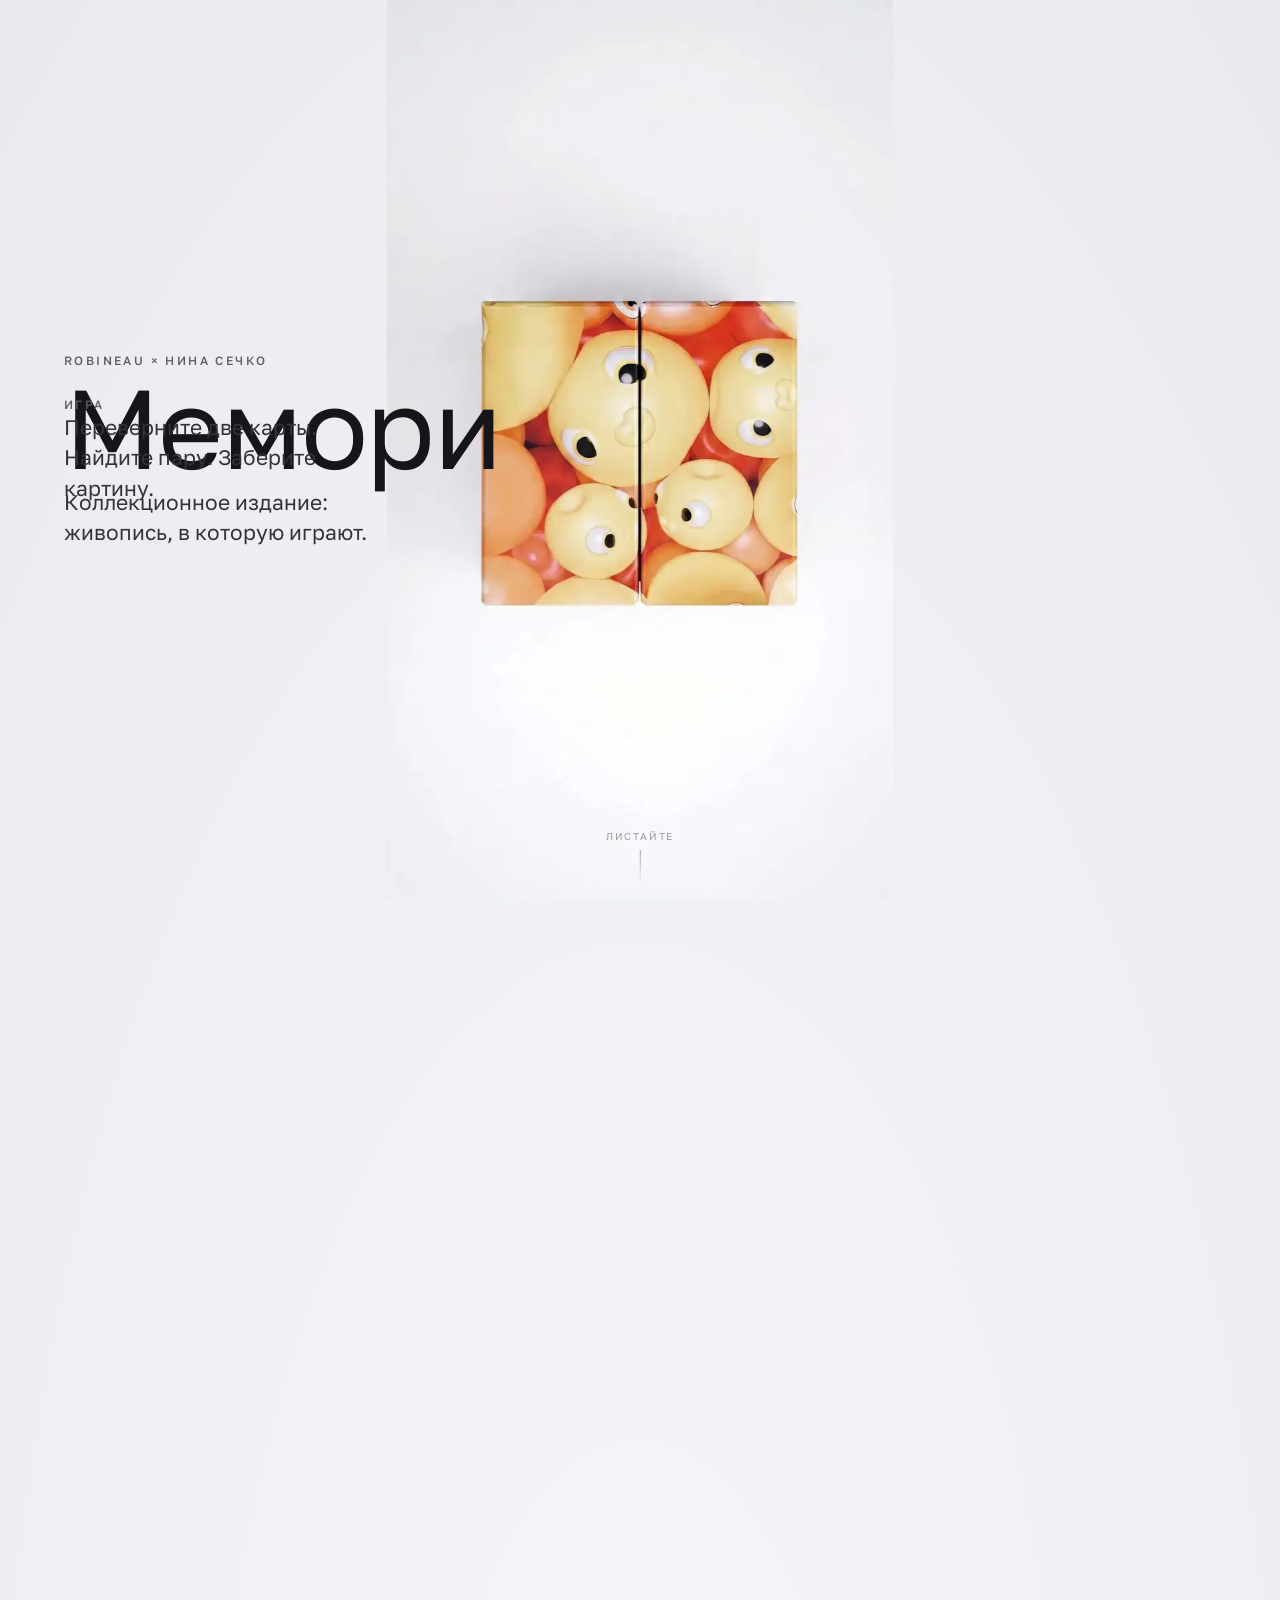
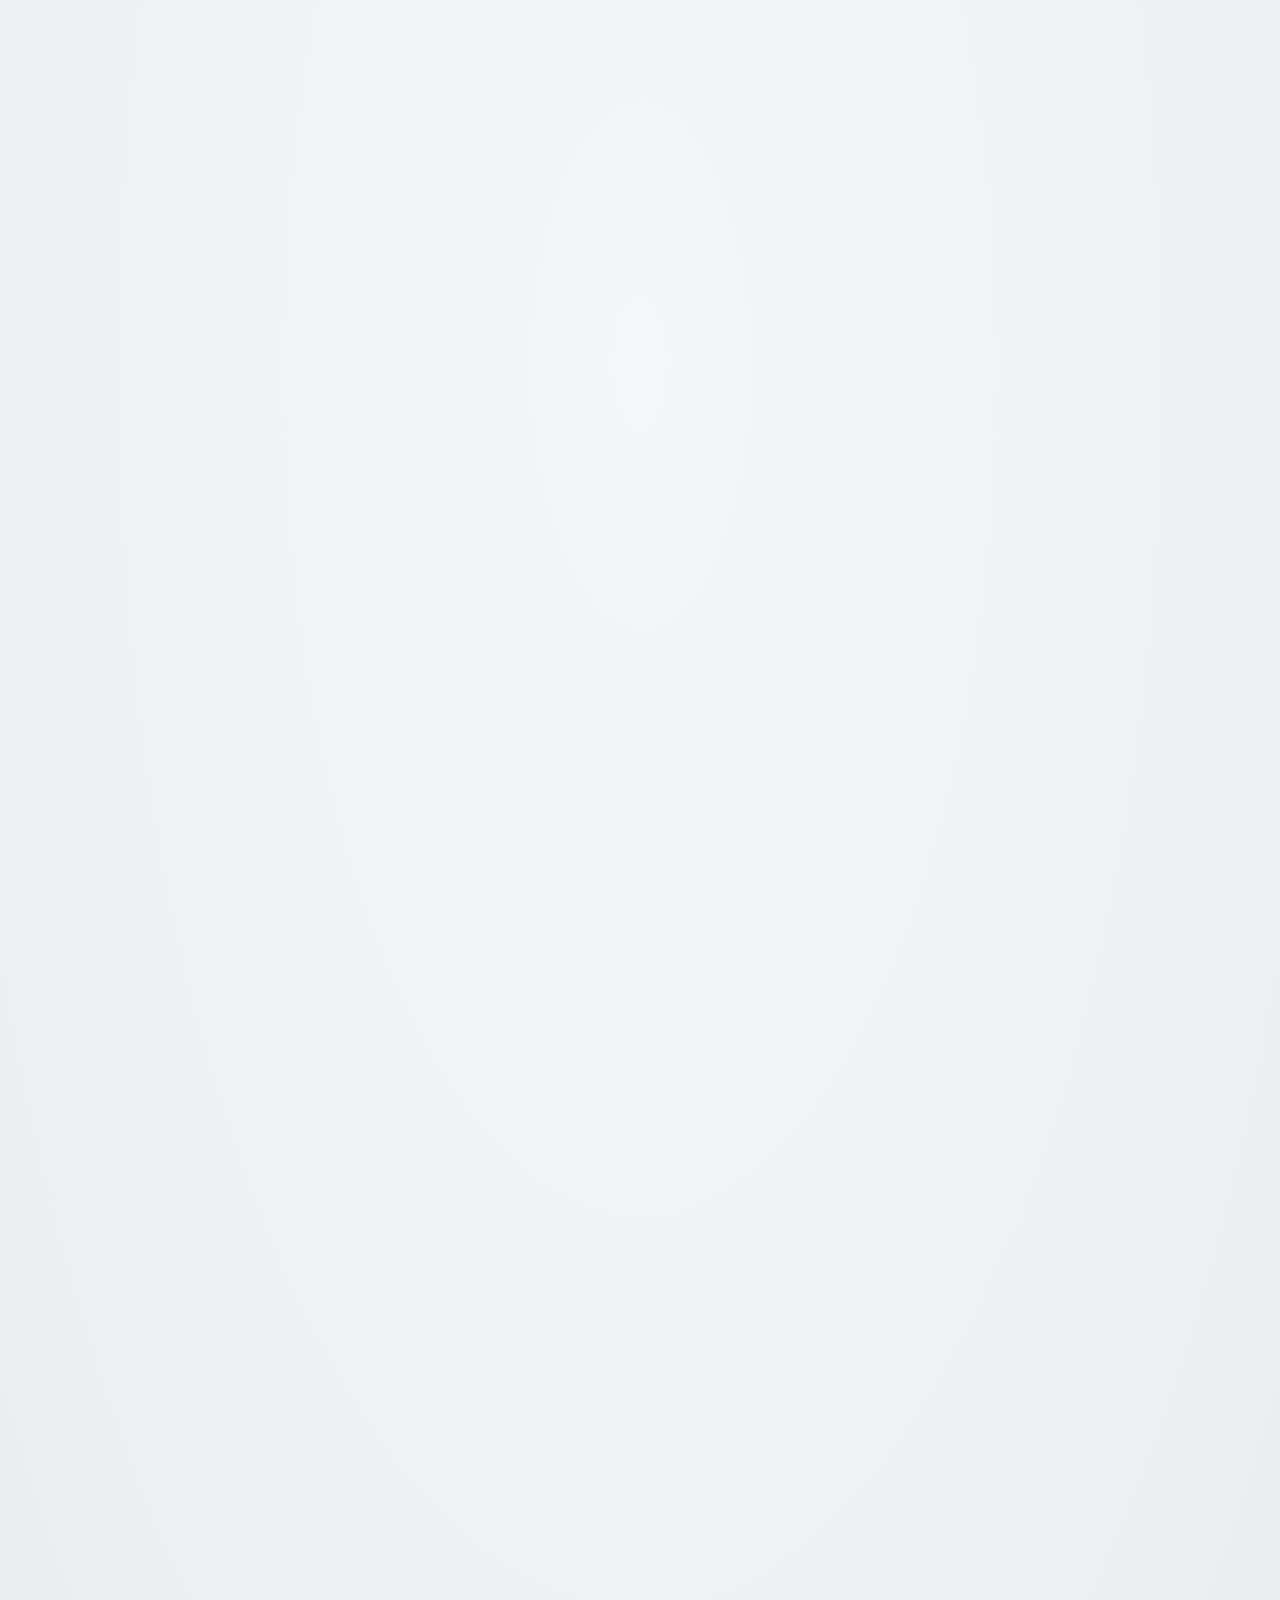
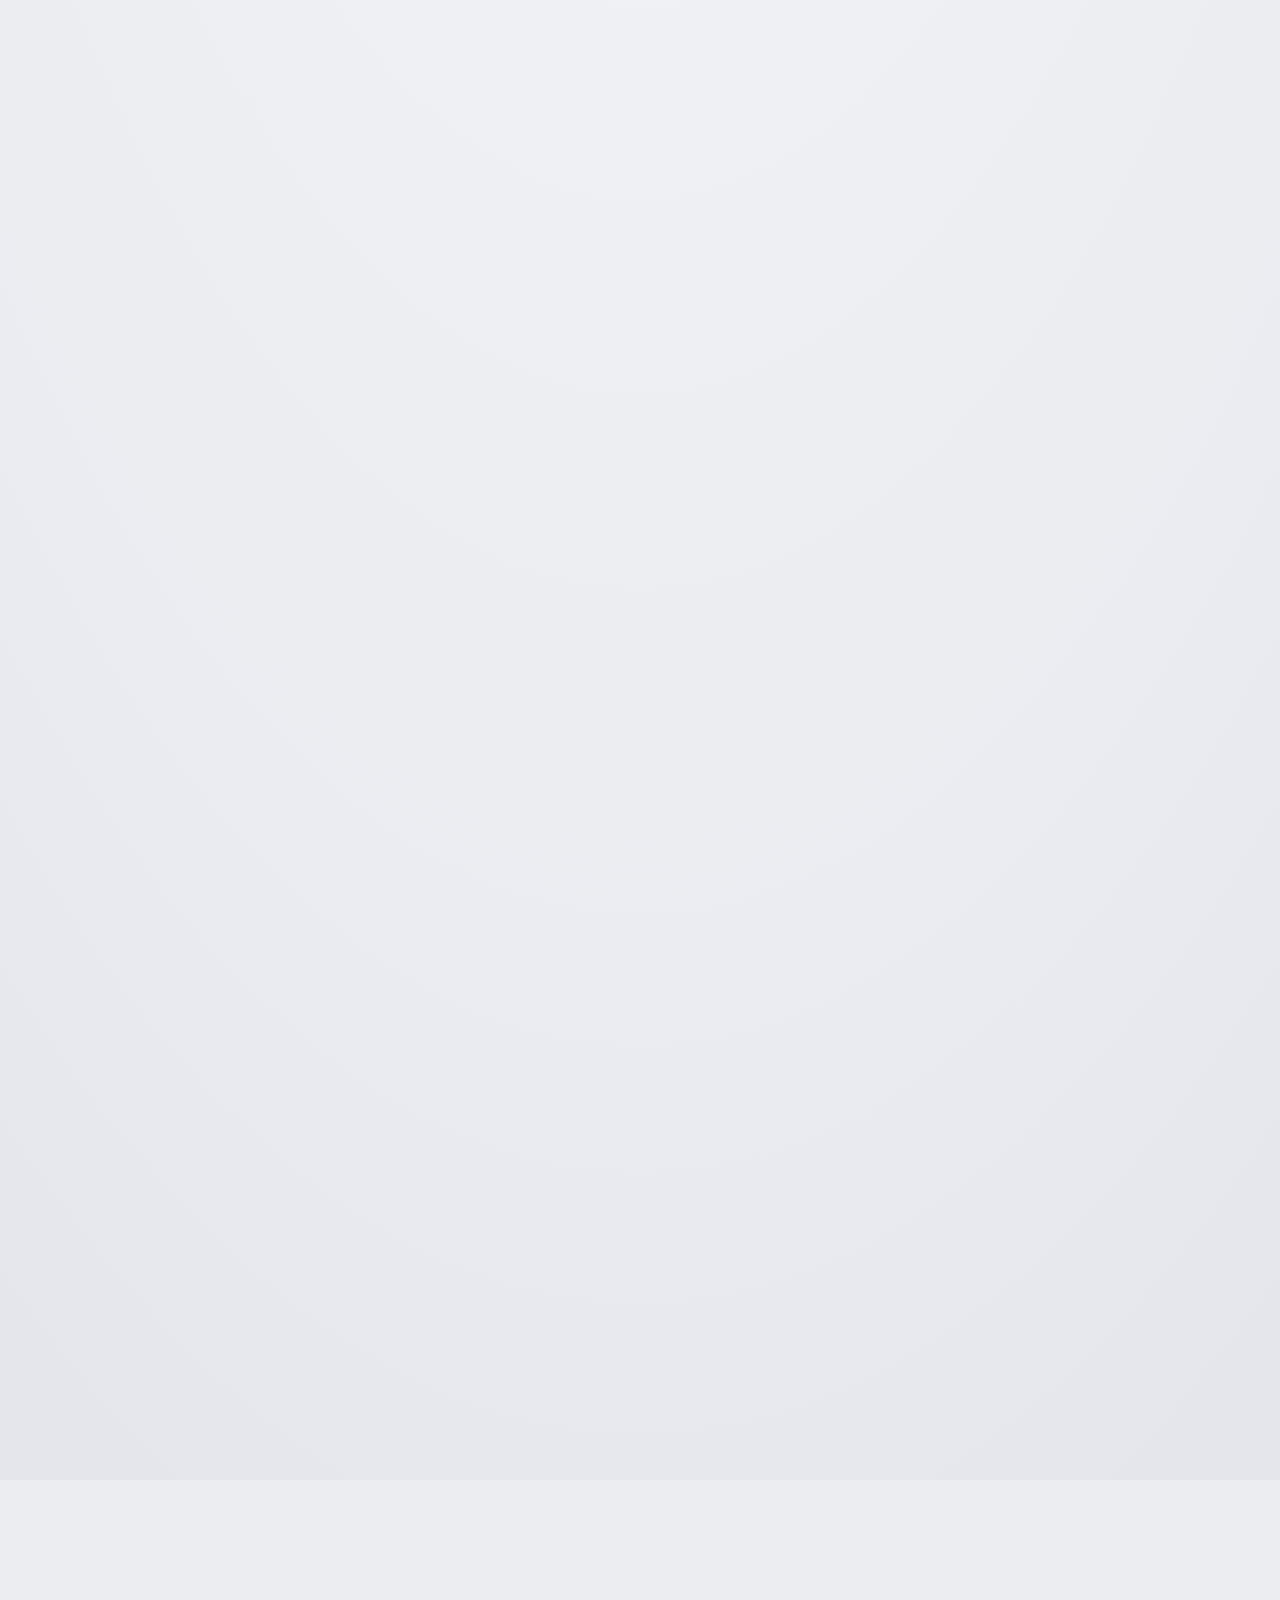
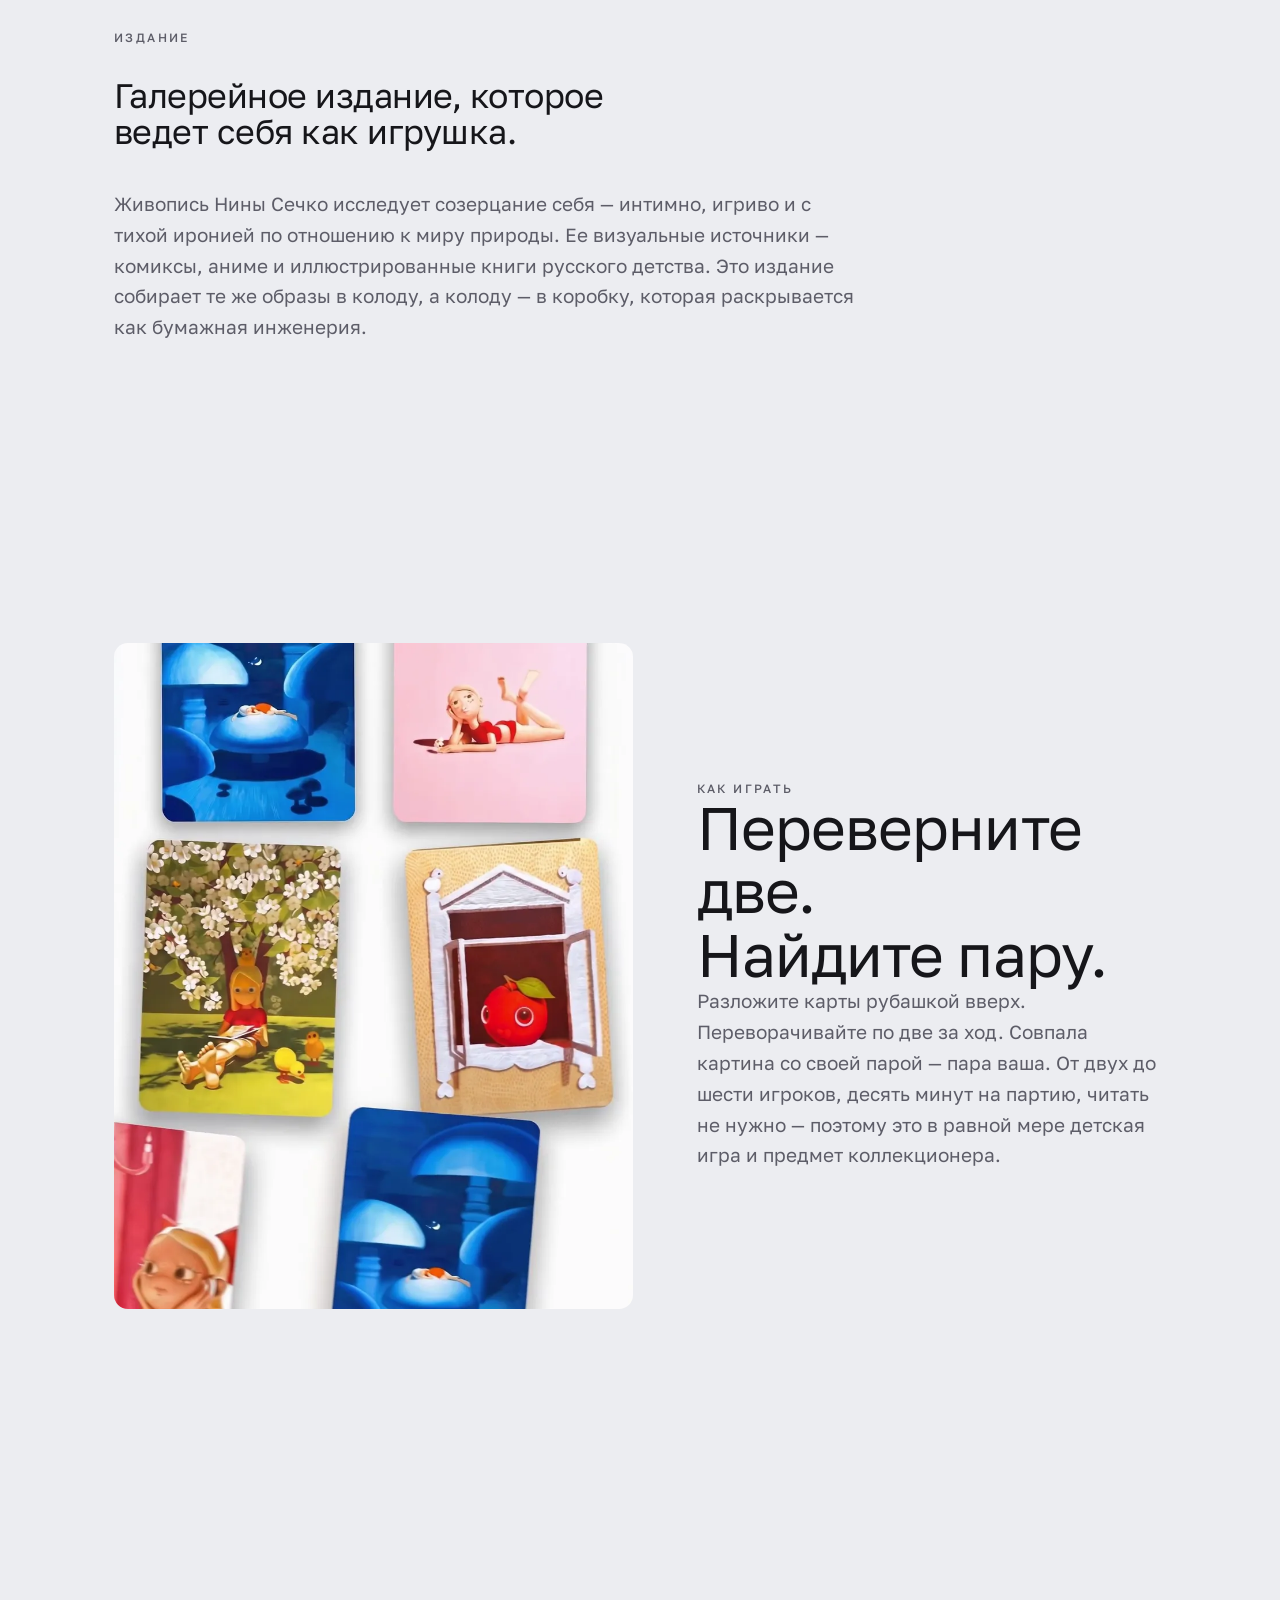
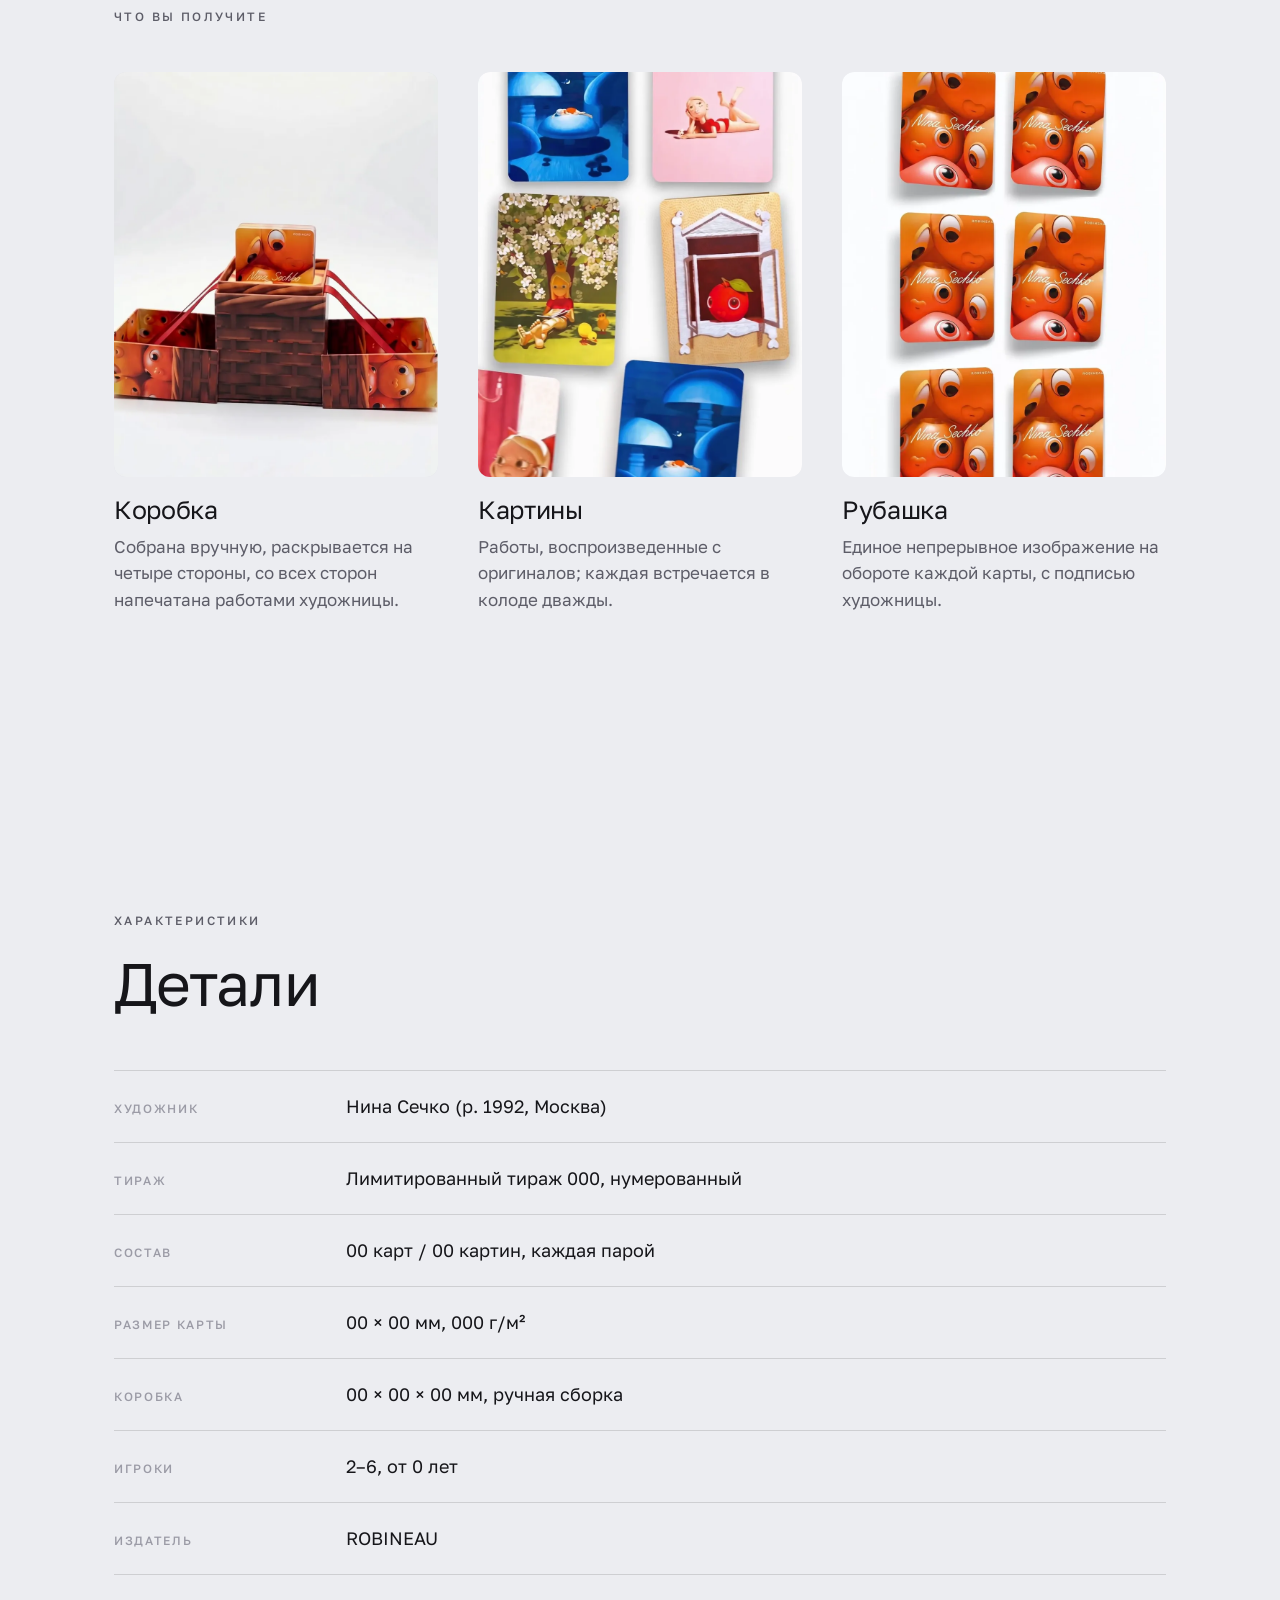
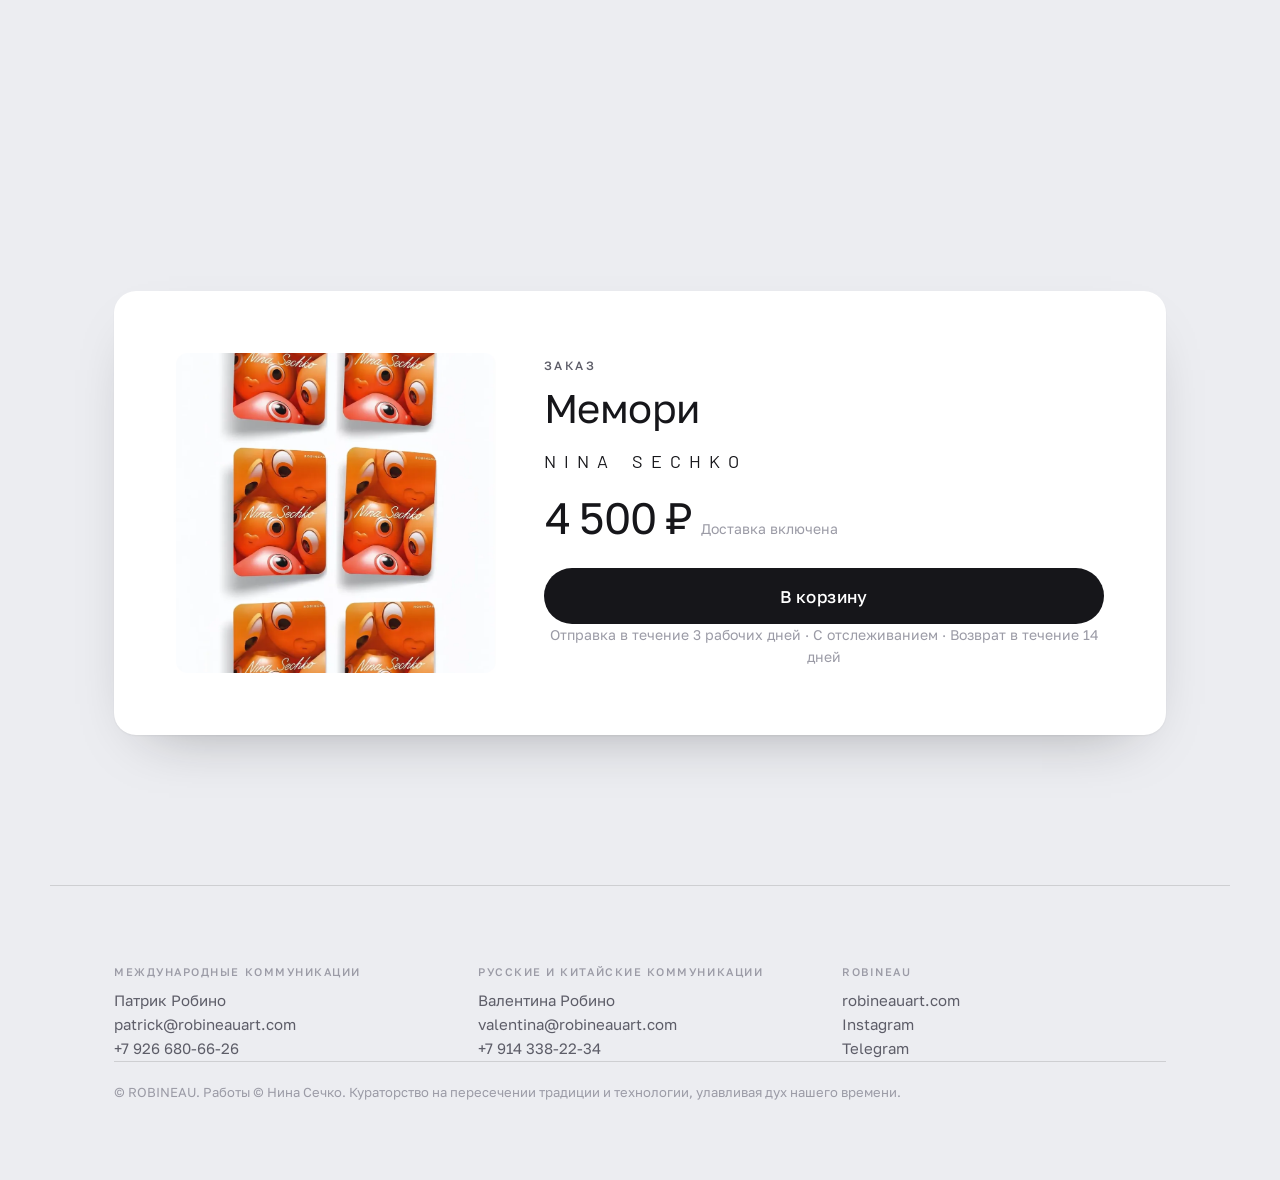
==== commit f3e6d293: "Ship the hero as a standalone Tilda block; drop scrim and edge mask Content reaches 0-99.5%% horizon" ====
--- a/index.html
+++ b/index.html
@@ -134,13 +134,6 @@
   width:min(100%,calc(100vh * 0.5625));
   width:min(100%,calc(100svh * 0.5625));
 }
-@media (min-width:860px){
-  /* feather the vertical edges into the page ground so there is no seam */
-  .nsx__canvas{
-    -webkit-mask-image:linear-gradient(90deg,transparent 0,#000 15%,#000 85%,transparent 100%);
-    mask-image:linear-gradient(90deg,transparent 0,#000 15%,#000 85%,transparent 100%);
-  }
-}
 .nsx__caps{
   position:absolute;
   inset:0;
@@ -161,6 +154,16 @@
 }
 .nsx__cap > * + *{margin-top:.7em}
 
+/* Legibility without a scrim: a halo of the ground colour around the glyphs
+   themselves. During the card burst the artwork reaches all four edges of
+   the frame, so any gradient band would clip it. */
+.nsx__cap p,.nsx__cap h1{
+  text-shadow:
+    0 0 8px rgba(236,237,241,.95),
+    0 0 18px rgba(236,237,241,.85),
+    0 0 34px rgba(236,237,241,.6);
+}
+
 /* On a wide screen the frame is a centred portrait strip, so the
    captions move out of it and sit in the left gutter, on the ground. */
 @media (min-width:860px){
@@ -169,21 +172,9 @@
     padding-bottom:0;
     max-width:min(32ch,32%);
   }
-}
-
-/* Light scrim so caption text survives the card burst on phones,
-   where the frame runs edge to edge. Not needed on desktop. */
-.nsx__scrim{
-  position:absolute;
-  inset:0;
-  pointer-events:none;
-  background:linear-gradient(to top,
-    rgba(236,237,241,.93) 0%,
-    rgba(236,237,241,.82) 13%,
-    rgba(236,237,241,.42) 25%,
-    rgba(236,237,241,0) 39%);
-}
-@media (min-width:860px){.nsx__scrim{display:none}}
+  .nsx__cap p,.nsx__cap h1{text-shadow:none}
+}
+
 
 .nsx__title{
   font-size:clamp(44px,13vw,112px);
@@ -465,8 +456,6 @@
               aria-label="Собранная вручную коробка раскрывается, и из нее вылетает колода карт с картинами"
               style="background:#ECEDF1 url('./media/poster.webp') center/cover no-repeat"></canvas>
 
-      <div class="nsx__scrim" aria-hidden="true"></div>
-
       <div class="nsx__meter" aria-hidden="true"><span class="nsx__meterFill"></span></div>
 
       <div class="nsx__caps">
@@ -686,18 +675,28 @@
     frameExt: '.webp',
 
     /* ---- CHECKOUT --------------------------------------------------
-       mode: 'link'  -> button is a plain link (Stripe Payment Link,
-                        Tilda payment page, PayPal, anything).
-       mode: 'tilda' -> button pushes the product into Tilda's own cart
-                        (needs a Store block on the page - see README).
+       NOT WIRED YET. Needs to accept Russian cards, so nothing was
+       guessed at here. Stripe is not an option - it does not process
+       Russian-issued cards.
+
+       mode: 'tilda' (default) -> pushes the product into Tilda's own cart,
+                        so it settles through whichever gateway is connected
+                        to the Tilda account: YooKassa, T-Bank, Robokassa,
+                        CloudPayments, Sberbank or Alfa-Bank - all of which
+                        take Mir and Russian-issued cards, and the first
+                        three also do SBP. Requires an ST100 Store block on
+                        the page (it can be hidden) so that the cart JS is
+                        defined. Fill in the three tilda.* fields below.
+       mode: 'link'  -> button becomes a plain link to any checkout URL.
     ------------------------------------------------------------------ */
     checkout: {
-      mode: 'link',
-      url: 'https://buy.stripe.com/REPLACE_ME',        // <<REPLACE>>
+      mode: 'tilda',
+      url: '',                    // only used by mode 'link'; a fallback here
+                                  // is also used if the Tilda cart is missing
       tilda: {
-        id: 'nsx-memory-01',
-        name: 'Nina Sechko - The Memory Game',          // <<REPLACE>>
-        price: '4500',                                  // <<REPLACE>> minor units per Tilda setup
+        id: 'nsx-memori-01',
+        name: 'Нина Сечко — Мемори',                     // <<REPLACE>>
+        price: '4500',                                   // <<REPLACE>> per your Tilda product
         img: '/media/still-backs.webp',
         options: []
       }
@@ -744,7 +743,7 @@
     if (pct >= 100) meterFill.style.opacity = '0';
   }
 
-  function loadFrame(i) {
+  function loadFrame(i, attempt) {
     return new Promise(function (resolve) {
       if (imgs[i]) return resolve();
       var im = new Image();
@@ -755,8 +754,20 @@
         if (i === lastFrame) lastDrawn = -1;
         resolve();
       };
-      im.onerror = function () { loadedCount++; bumpMeter(); resolve(); };
-      im.src = frameUrl(i);
+      im.onerror = function () {
+        /* CDNs throttle a burst of 123 requests, and phones drop off
+           mid-scroll. Retry twice before giving up; a missing frame is
+           survivable because nearestLoaded() substitutes a neighbour,
+           but a hole is visible if you scrub slowly across it. */
+        var n = attempt || 0;
+        if (n < 2) {
+          setTimeout(function () { resolve(loadFrame(i, n + 1)); }, 400 * (n + 1));
+          return;
+        }
+        loadedCount++; bumpMeter(); resolve();
+      };
+      /* cache-bust the retry, but never a data: URI from the inline build */
+      im.src = frameUrl(i) + (attempt && !window.NSX_FRAMES ? '?r=' + attempt : '');
     });
   }
 
@@ -941,20 +952,24 @@
           img: /^https?:/.test(t.img) ? t.img : BASE + t.img,
           url: window.location.href, options: t.options || []
         });
+        if (typeof window.tcart__openCart === 'function') window.tcart__openCart();
+      } else if (cfg.url) {
+        window.location.href = cfg.url;        // fall back rather than dead-end
       } else {
-        console.warn('[nsx] Tilda cart not found. Add a Store block (ST100/T754) to this page.');
+        console.warn('[nsx] Tilda cart not on this page. Add an ST100 Store block, '
+                   + 'or set NSX_CONFIG.checkout.url as a fallback.');
       }
       return;
     }
     /* mode: 'link' - let the anchor navigate normally */
-    if (!cfg.url || /REPLACE_ME/.test(cfg.url)) {
+    if (!cfg.url || cfg.url === '#') {
       e.preventDefault();
-      console.warn('[nsx] Set NSX_CONFIG.checkout.url before going live.');
+      console.warn('[nsx] No checkout URL set yet - see NSX_CONFIG.checkout.');
     }
   }
 
   [].slice.call(root.querySelectorAll('[data-nsx-buy]')).forEach(function (b) {
-    if (NSX_CONFIG.checkout.mode === 'link' && b.tagName === 'A') {
+    if (NSX_CONFIG.checkout.mode === 'link' && b.tagName === 'A' && NSX_CONFIG.checkout.url) {
       b.setAttribute('href', NSX_CONFIG.checkout.url);
     }
     b.addEventListener('click', goCheckout);
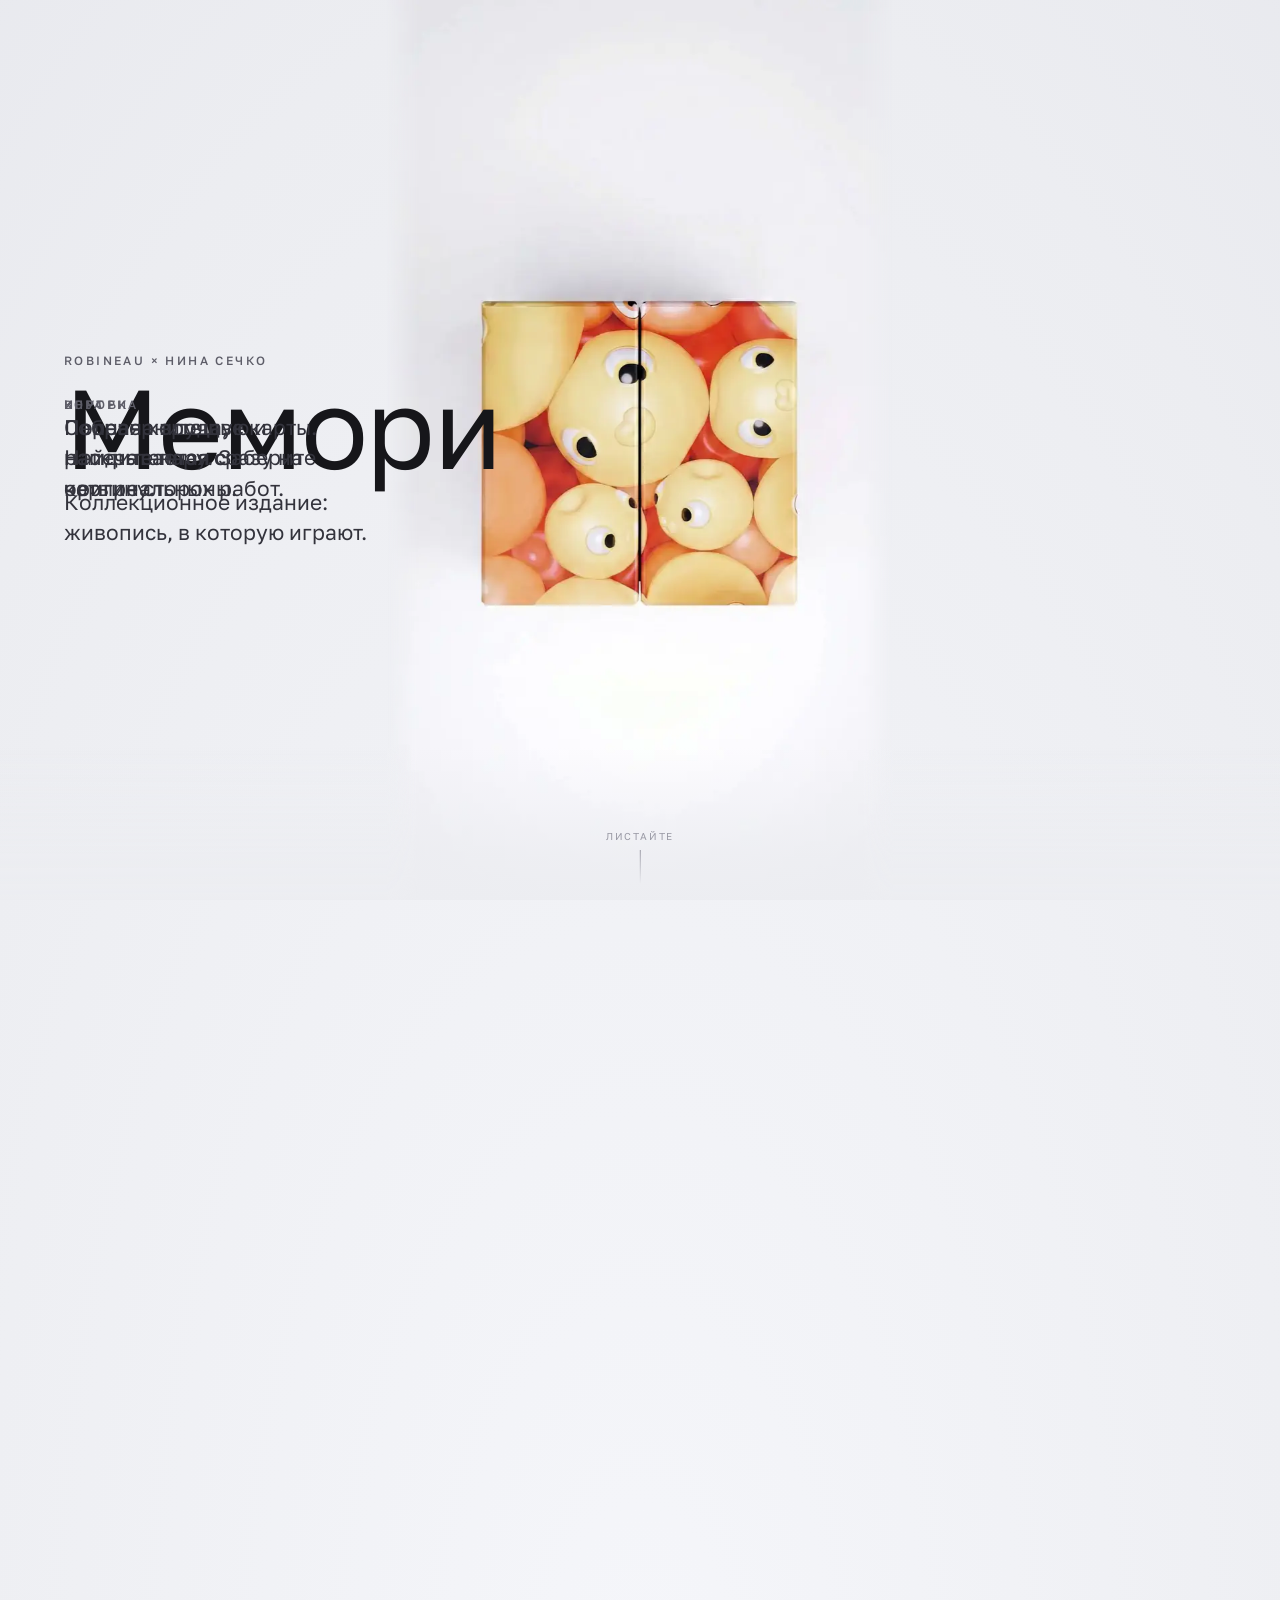
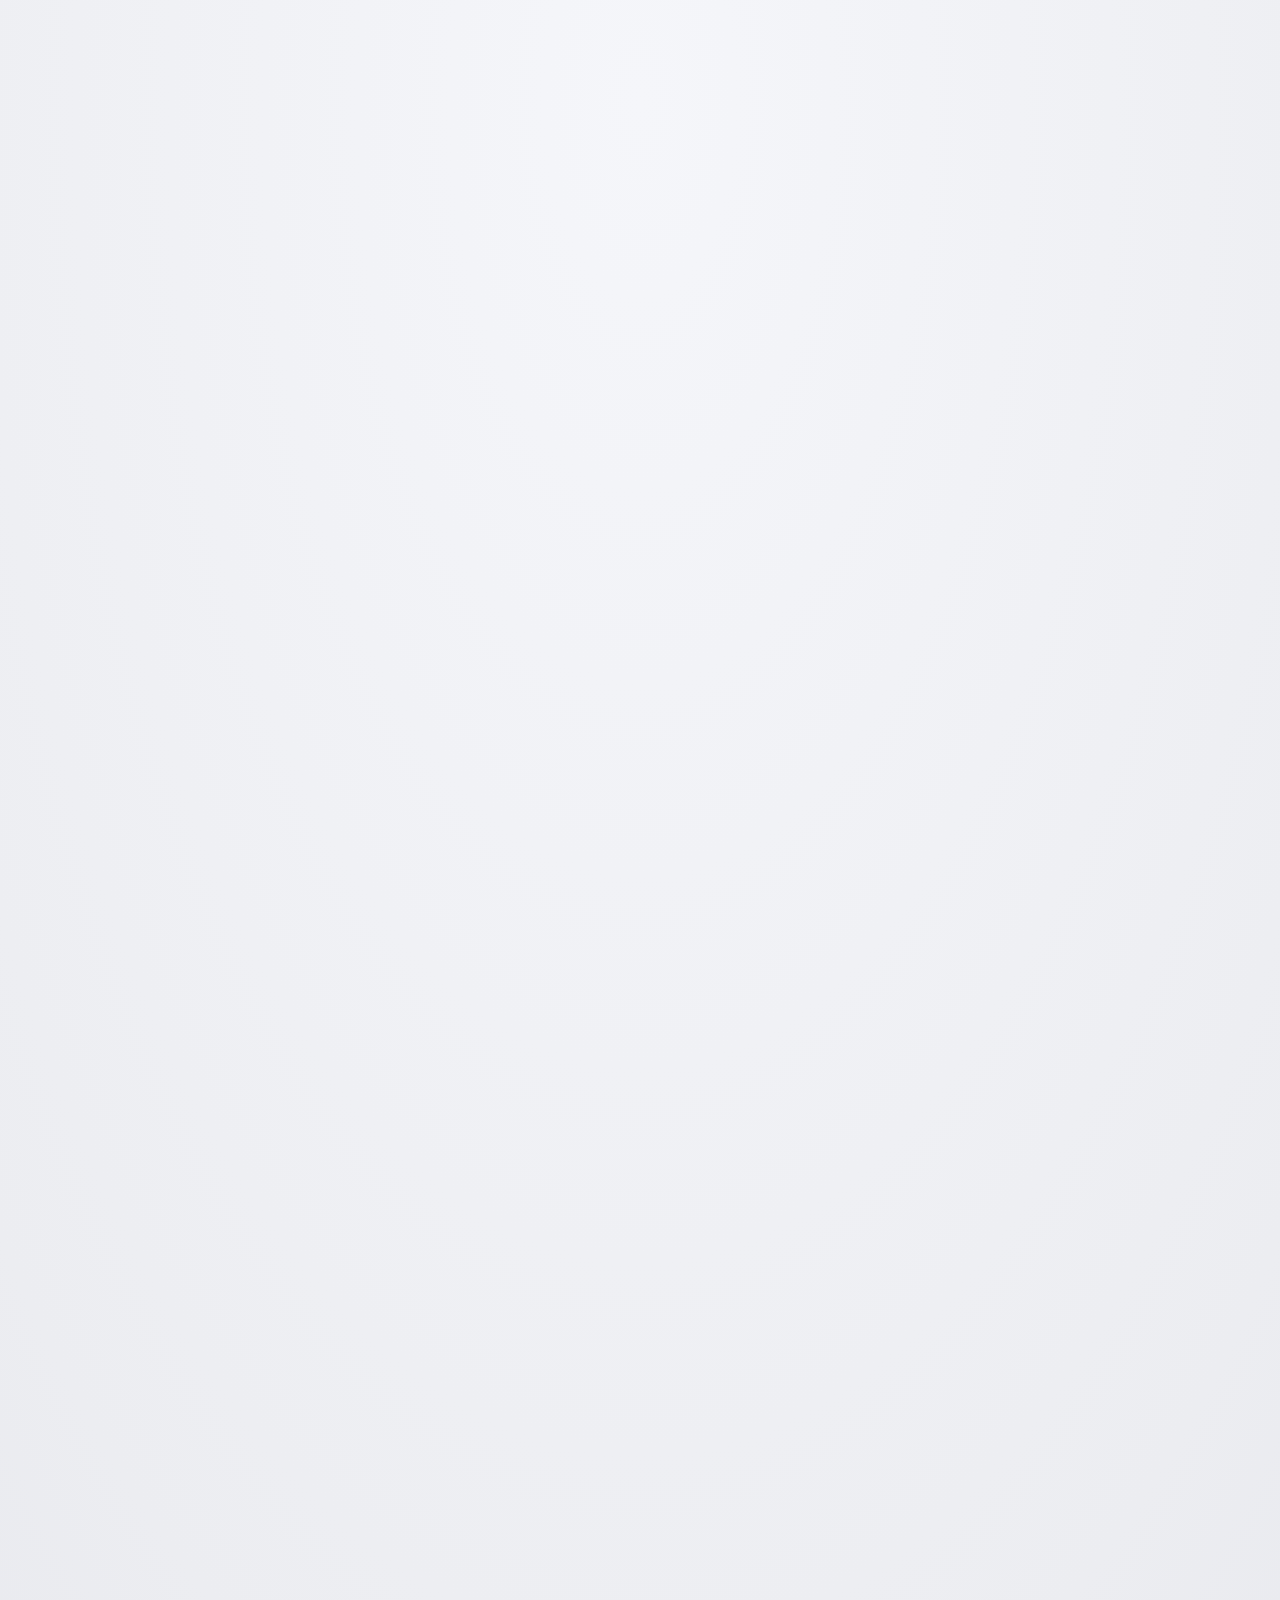
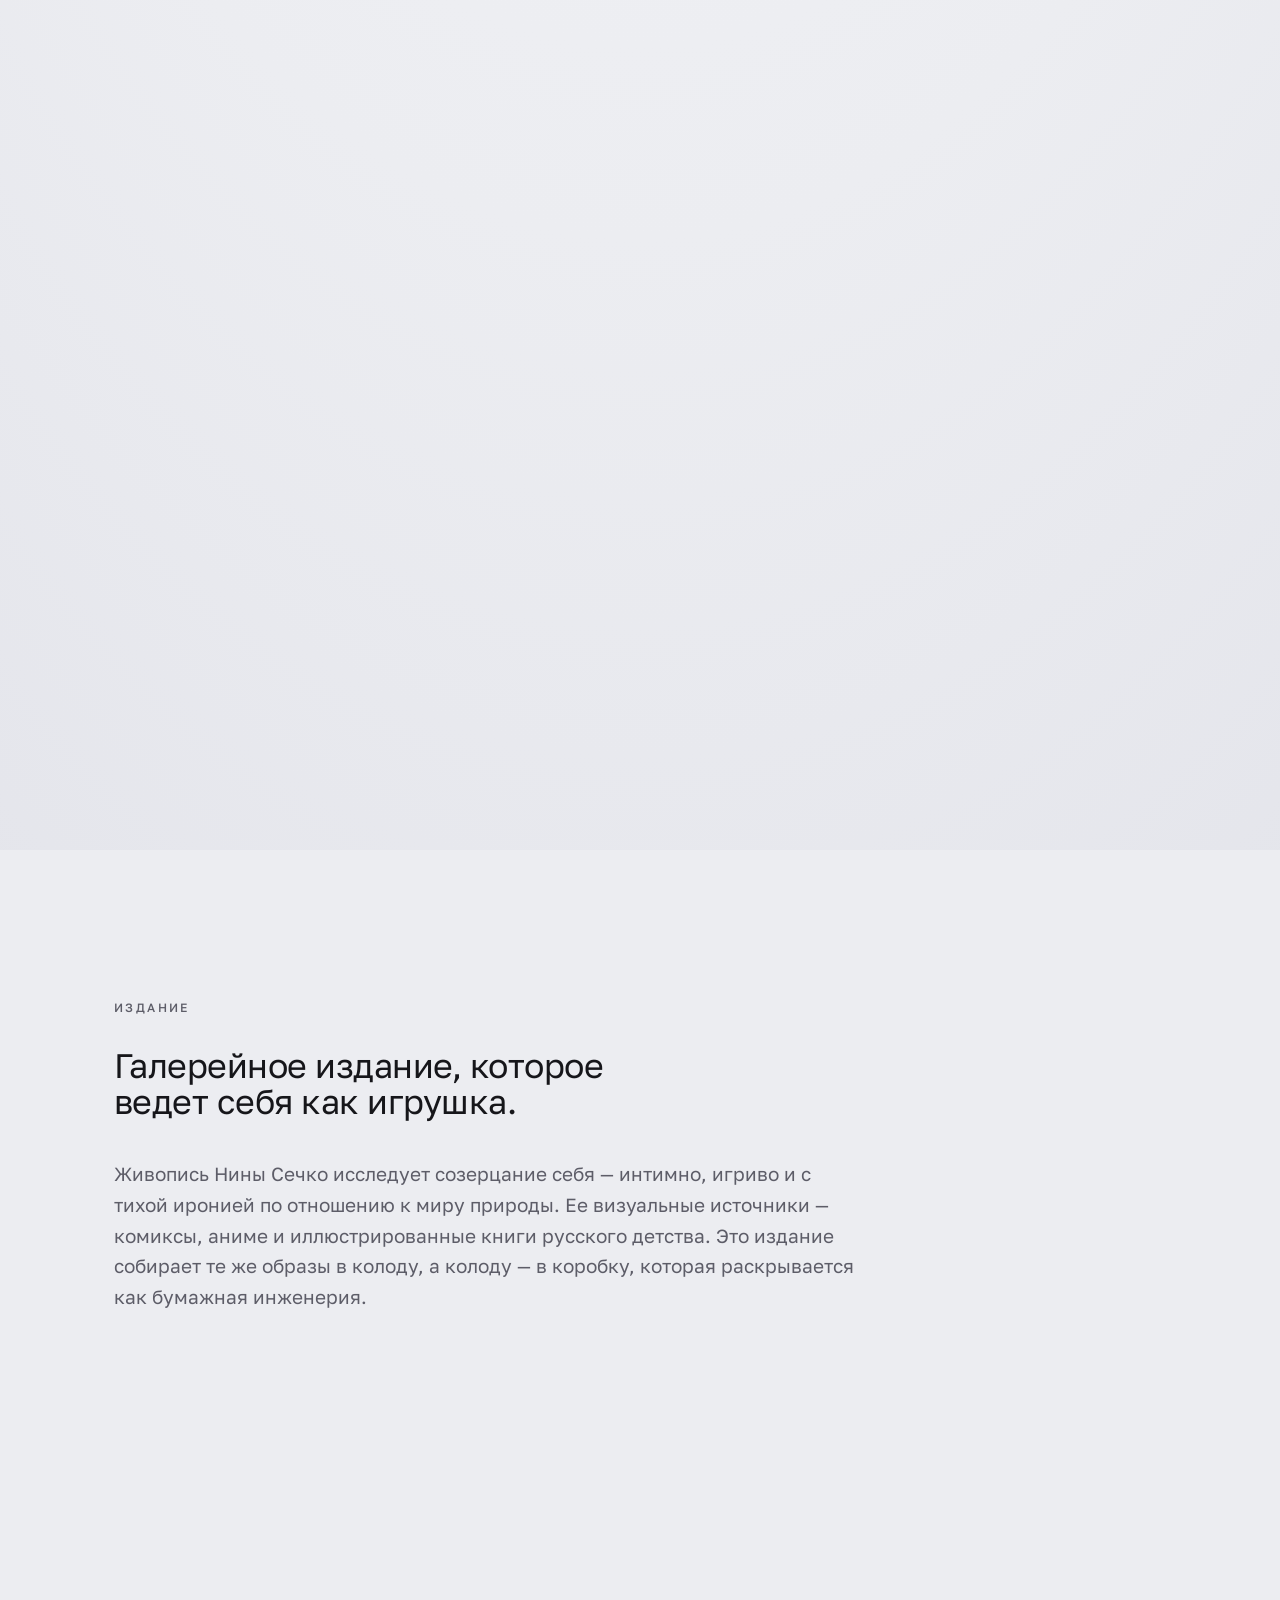
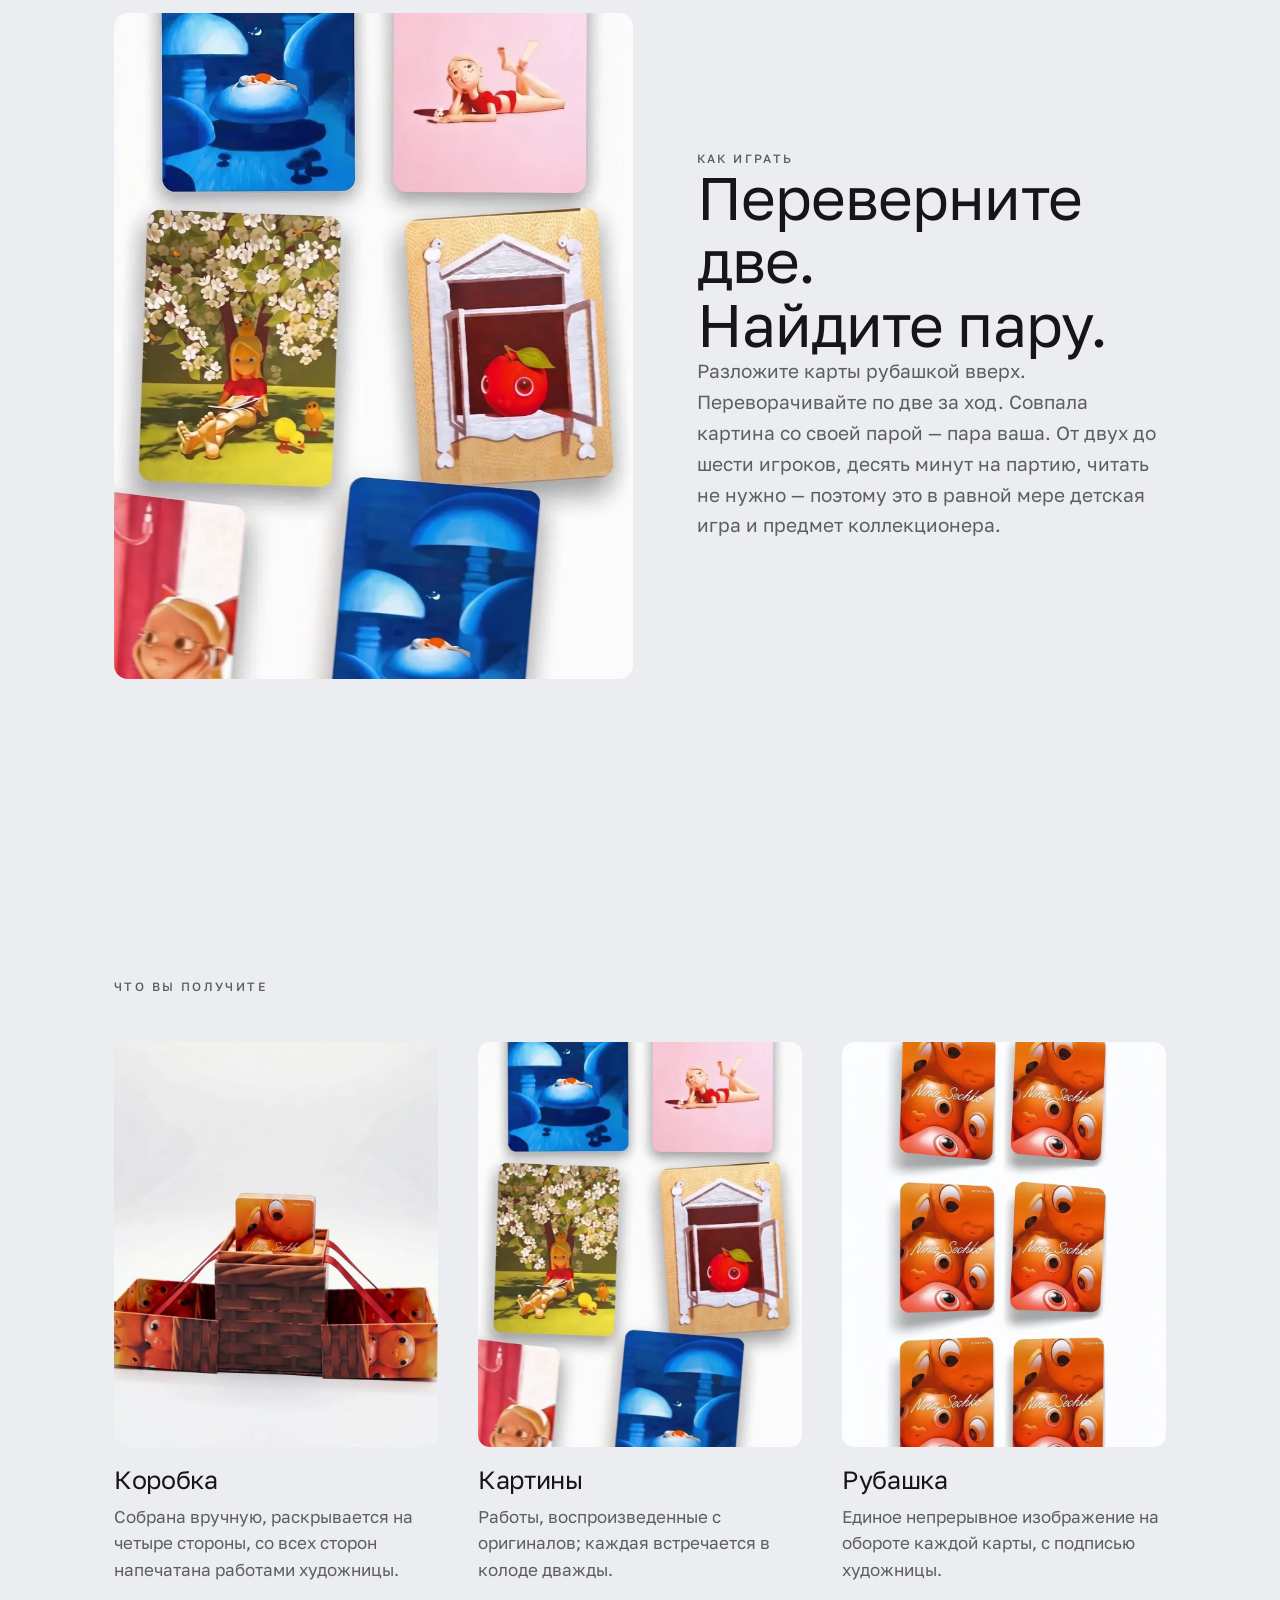
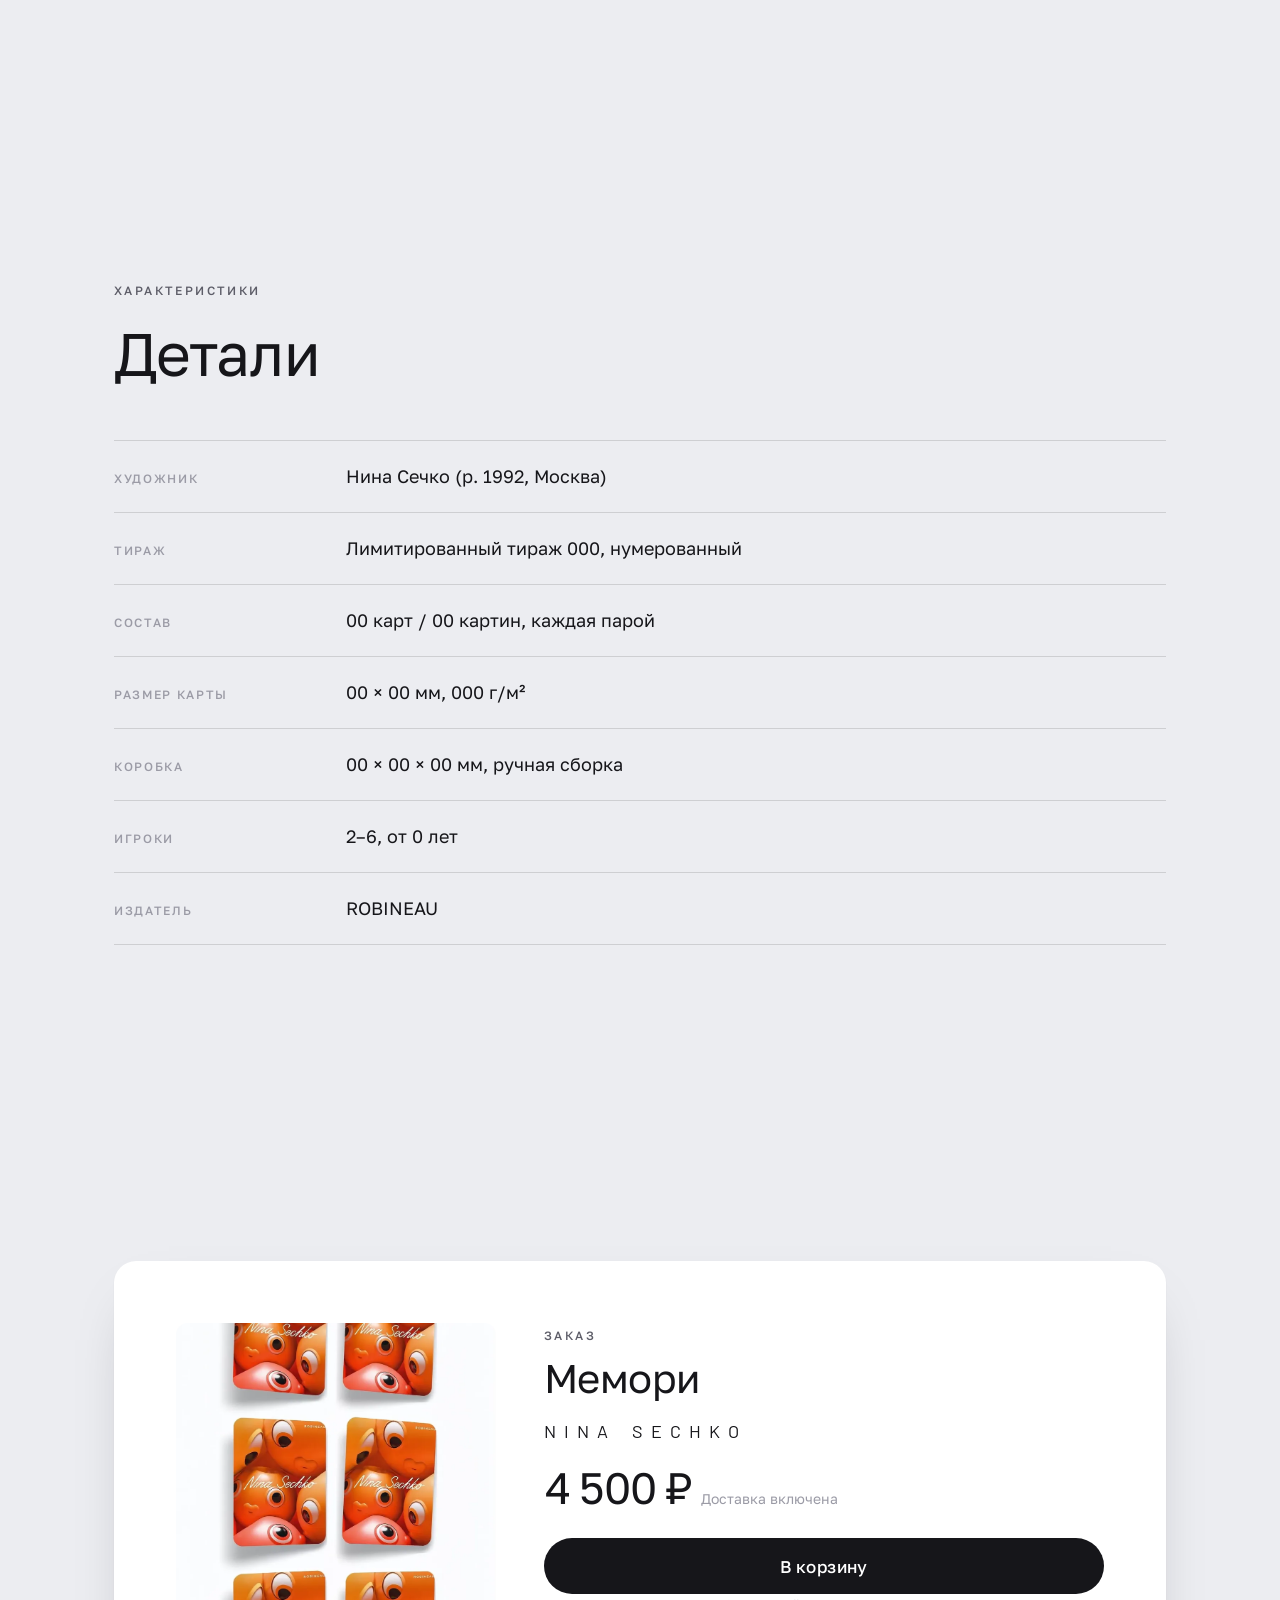
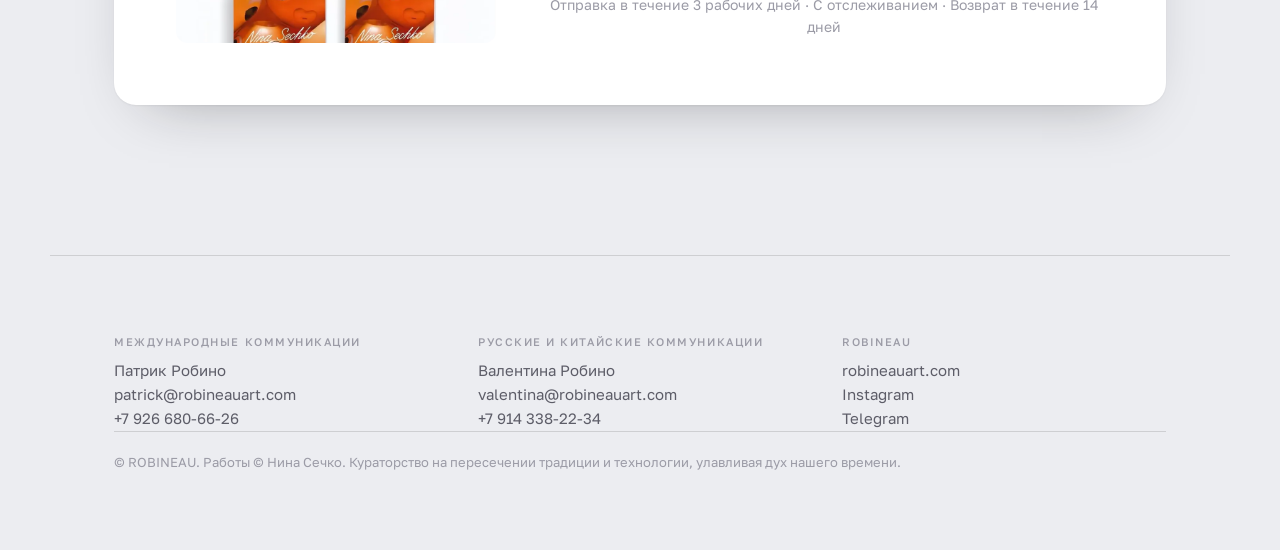
==== commit e75fe973: "Restore the edge blend, on a short leash and tunable Removing it entirely was an over-correction - i" ====
--- a/index.html
+++ b/index.html
@@ -17,6 +17,220 @@
 <style>
 html,body{margin:0;padding:0;background:#ECEDF1}
 /* ============================================================
+   NINA SECHKO x ROBINEAU - scroll-opening hero
+   Self-contained. Everything is namespaced under .nsx so it
+   cannot collide with Tilda's own styles.
+   ============================================================ */
+.nsx *,.nsx *::before,.nsx *::after{box-sizing:border-box}
+.nsx{
+  /* ===== THE ONE SETTING WORTH CHANGING =====
+     Background of this section. #ECEDF1 is sampled off the film's own
+     studio backdrop, so the frames sit on the page instead of on top of
+     it. If you would rather it matched a neighbouring Tilda section,
+     white (#FFFFFF) and #F2F2F2 both look fine too - just change the
+     three values on this line and the two below it.                      */
+  --ground:#ECEDF1;
+  --ground-rgb:236,237,241;   /* same colour as --ground, in r,g,b form */
+  --ground-hi:#F5F6FA;
+  --ground-lo:#E1E2E9;
+
+  /* ===== HOW FAR THE FRAME BLENDS INTO THE PAGE =====
+     --fade-y  how far up from the bottom edge the blend reaches
+     --fade-x  how far in from the left and right edges (wide screens only)
+     Bigger = softer join but more of the picture washed out. These are
+     deliberately short: during the card burst the artwork reaches all
+     four edges, so a long fade eats into it. */
+  --fade-y:17%;
+  --fade-x:6%;
+  --ink:#16161A;
+  --ink-soft:#5D5D68;
+  --ink-mid:#33333C;
+  --ink-faint:#9B9BA6;
+
+  /* TildaSans is already loaded on any Tilda page, so the captions match
+     the rest of the site and cost no extra network request. */
+  --sans:"TildaSans","Golos Text",-apple-system,BlinkMacSystemFont,"Segoe UI",Roboto,"Helvetica Neue",Arial,sans-serif;
+  --pad:clamp(20px,5.5vw,64px);
+
+  font-family:var(--sans);
+  color:var(--ink);
+  background:var(--ground);
+  -webkit-font-smoothing:antialiased;
+  -moz-osx-font-smoothing:grayscale;
+  -webkit-text-size-adjust:100%;
+  text-size-adjust:100%;
+  /* clip, NOT hidden - overflow:hidden on an ancestor kills position:sticky,
+     which is the whole mechanism here. */
+  overflow-x:clip;
+}
+.nsx canvas{display:block;max-width:100%}
+.nsx p{margin:0}
+.nsx h1{margin:0;font-weight:400;line-height:1.06}
+
+/* ---------- the scroll runway ----------
+   Taller = the box opens more slowly as you scroll. 350svh means about
+   three and a half screens of scrolling to open the box fully. Drop it to
+   250svh for a quicker open, raise it to 500svh for a slower one. */
+.nsx__scrolly{
+  position:relative;
+  height:350vh;    /* fallback for browsers without svh */
+  height:350svh;
+  background:radial-gradient(120% 78% at 50% 42%,var(--ground-hi) 0%,var(--ground) 55%,var(--ground-lo) 100%);
+}
+@media (min-width:860px){.nsx__scrolly{height:450vh;height:450svh}}
+@media (max-width:520px){.nsx__scrolly{height:320vh;height:320svh}}
+
+.nsx__stage{
+  position:sticky;
+  top:0;
+  /* svh (not vh / dvh) so the iOS URL bar collapsing never resizes the
+     stage mid-scroll - that is the classic cause of jitter. */
+  height:100vh;
+  height:100svh;
+  overflow:hidden;
+  display:grid;
+  place-items:center;
+}
+
+/* The canvas is a centred 9:16 box. On a phone it is wider than the screen,
+   so the frame covers edge to edge. On desktop it settles to exactly 9:16
+   and the studio ground either side is the page itself. */
+.nsx__canvas{
+  position:absolute;
+  top:0;
+  left:50%;
+  transform:translateX(-50%);
+  height:100vh;
+  height:100svh;
+  width:min(100%,calc(100vh * 0.5625));
+  width:min(100%,calc(100svh * 0.5625));
+}
+@media (min-width:860px){
+  /* Feather the vertical edges so the frame dissolves into the page
+     instead of ending on a hard line. Only on wide screens - on a phone
+     the frame is full-bleed and has no side edges to hide. */
+  .nsx__canvas{
+    -webkit-mask-image:linear-gradient(90deg,transparent 0,#000 var(--fade-x),#000 calc(100% - var(--fade-x)),transparent 100%);
+    mask-image:linear-gradient(90deg,transparent 0,#000 var(--fade-x),#000 calc(100% - var(--fade-x)),transparent 100%);
+  }
+}
+
+/* Bottom blend: dissolves the foot of the frame into the page. Kept short
+   so it grounds the box without washing over it. Caption legibility is
+   handled separately by the glyph halo below, so this does not have to
+   reach far enough to sit behind the text. */
+.nsx__scrim{
+  position:absolute;
+  inset:0;
+  pointer-events:none;
+  background:linear-gradient(to top,
+    rgba(var(--ground-rgb),.97) 0%,
+    rgba(var(--ground-rgb),.80) calc(var(--fade-y) * 0.30),
+    rgba(var(--ground-rgb),.36) calc(var(--fade-y) * 0.64),
+    rgba(var(--ground-rgb),0)   var(--fade-y));
+}
+
+/* ---------- captions (optional) ---------- */
+.nsx__caps{
+  position:absolute;
+  inset:0;
+  pointer-events:none;
+  padding:var(--pad);
+  padding-left:calc(var(--pad) + env(safe-area-inset-left,0px));
+  padding-right:calc(var(--pad) + env(safe-area-inset-right,0px));
+  display:grid;
+}
+.nsx__cap{
+  grid-area:1/1;
+  align-self:end;
+  justify-self:start;
+  max-width:min(30ch,94%);
+  opacity:0;
+  will-change:opacity,transform;
+  padding-bottom:clamp(52px,10vh,84px);
+}
+.nsx__cap > * + *{margin-top:.7em}
+
+/* Legibility without a scrim: a soft halo of the ground colour around the
+   glyphs themselves. Costs nothing where the frame is empty, and only
+   touches the pixels immediately behind the type where it is not. */
+.nsx__cap p,.nsx__cap h1{
+  text-shadow:
+    0 0 8px rgba(236,237,241,.95),
+    0 0 18px rgba(236,237,241,.85),
+    0 0 34px rgba(236,237,241,.6);
+}
+
+@media (min-width:860px){
+  /* wide screens: captions leave the frame and sit in the left gutter */
+  .nsx__cap{align-self:center;padding-bottom:0;max-width:min(32ch,32%)}
+  .nsx__cap p,.nsx__cap h1{text-shadow:none}
+}
+
+.nsx__eyebrow{
+  font-size:clamp(10px,2.5vw,12px);
+  letter-spacing:.2em;
+  text-transform:uppercase;
+  color:var(--ink-soft);
+  font-weight:500;
+}
+.nsx__title{
+  font-size:clamp(44px,13vw,112px);
+  line-height:.94;
+  letter-spacing:-.038em;
+  font-weight:400;
+}
+.nsx__capText{
+  font-size:clamp(16px,4.2vw,21px);
+  line-height:1.45;
+  color:var(--ink-mid);
+  max-width:24ch;
+}
+
+/* ---------- scroll hint ---------- */
+.nsx__hint{
+  position:absolute;
+  right:calc(var(--pad) + env(safe-area-inset-right,0px));
+  bottom:calc(16px + env(safe-area-inset-bottom,0px));
+  display:flex;
+  flex-direction:column;
+  align-items:flex-end;
+  gap:.8em;
+  font-size:10px;
+  letter-spacing:.18em;
+  text-transform:uppercase;
+  color:var(--ink-faint);
+  pointer-events:none;
+  will-change:opacity;
+}
+.nsx__hintBar{
+  display:block;width:1px;height:34px;
+  background:linear-gradient(var(--ink-faint),transparent);
+}
+@media (prefers-reduced-motion:no-preference){
+  .nsx__hintBar{animation:nsxDrop 2.1s ease-in-out infinite}
+}
+@keyframes nsxDrop{
+  0%,100%{transform:scaleY(.35);transform-origin:top;opacity:.35}
+  50%{transform:scaleY(1);transform-origin:top;opacity:1}
+}
+@media (min-width:860px){
+  .nsx__hint{left:50%;right:auto;transform:translateX(-50%);align-items:center}
+}
+
+/* ---------- loading meter ---------- */
+.nsx__meter{position:absolute;left:0;top:0;height:2px;width:100%;pointer-events:none}
+.nsx__meterFill{
+  height:100%;width:0%;
+  background:#D9674F;
+  transition:width .3s linear,opacity .6s .4s;
+}
+
+@media (prefers-reduced-motion:reduce){
+  .nsx__hintBar{animation:none}
+}
+
+/* ============================================================
    NINA SECHKO x ROBINEAU - product page
    Palette sampled from the film: cool studio grey ground,
    coral card-back accent, cobalt card-face secondary.
@@ -102,137 +316,6 @@
 }
 
 /* ============================================================
-   1. SCROLL-SCRUB HERO
-   ============================================================ */
-.nsx__scrolly{
-  position:relative;
-  height:400vh;   /* fallback for browsers without svh */
-  height:400svh;
-  background:radial-gradient(120% 78% at 50% 42%,var(--ground-hi) 0%,var(--ground) 55%,var(--ground-lo) 100%);
-}
-.nsx__stage{
-  position:sticky;
-  top:0;
-  /* svh (not vh / dvh) so the iOS URL bar collapsing never resizes
-     the stage mid-scroll - that is the classic cause of jitter. */
-  height:100vh;   /* fallback */
-  height:100svh;
-  overflow:hidden;
-  display:grid;
-  place-items:center;
-}
-/* The canvas is a centred 9:16 box. On a phone it is wider than the
-   screen so the frame covers edge to edge; on desktop it settles to
-   exactly 9:16 and the studio ground either side is the page itself. */
-.nsx__canvas{
-  position:absolute;
-  top:0;
-  left:50%;
-  transform:translateX(-50%);
-  height:100vh;
-  height:100svh;
-  width:min(100%,calc(100vh * 0.5625));
-  width:min(100%,calc(100svh * 0.5625));
-}
-.nsx__caps{
-  position:absolute;
-  inset:0;
-  pointer-events:none;
-  padding:var(--pad);
-  padding-left:calc(var(--pad) + env(safe-area-inset-left,0px));
-  padding-right:calc(var(--pad) + env(safe-area-inset-right,0px));
-  display:grid;
-}
-.nsx__cap{
-  grid-area:1/1;
-  align-self:end;
-  justify-self:start;
-  max-width:min(30ch,94%);
-  opacity:0;
-  will-change:opacity,transform;
-  padding-bottom:clamp(52px,10vh,84px);
-}
-.nsx__cap > * + *{margin-top:.7em}
-
-/* Legibility without a scrim: a halo of the ground colour around the glyphs
-   themselves. During the card burst the artwork reaches all four edges of
-   the frame, so any gradient band would clip it. */
-.nsx__cap p,.nsx__cap h1{
-  text-shadow:
-    0 0 8px rgba(236,237,241,.95),
-    0 0 18px rgba(236,237,241,.85),
-    0 0 34px rgba(236,237,241,.6);
-}
-
-/* On a wide screen the frame is a centred portrait strip, so the
-   captions move out of it and sit in the left gutter, on the ground. */
-@media (min-width:860px){
-  .nsx__cap{
-    align-self:center;
-    padding-bottom:0;
-    max-width:min(32ch,32%);
-  }
-  .nsx__cap p,.nsx__cap h1{text-shadow:none}
-}
-
-
-.nsx__title{
-  font-size:clamp(44px,13vw,112px);
-  line-height:.94;
-  letter-spacing:-.038em;
-  font-weight:400;
-}
-.nsx__capText{
-  font-size:clamp(16px,4.2vw,21px);
-  line-height:1.45;
-  color:var(--ink-mid);
-  max-width:24ch;
-}
-
-/* scroll hint */
-.nsx__hint{
-  position:absolute;
-  /* bottom-right on phones so it clears the title block */
-  right:calc(var(--pad) + env(safe-area-inset-right,0px));
-  bottom:calc(16px + env(safe-area-inset-bottom,0px));
-  display:flex;
-  flex-direction:column;
-  align-items:flex-end;
-  gap:.8em;
-  font-size:10px;
-  letter-spacing:.18em;
-  text-transform:uppercase;
-  color:var(--ink-faint);
-  pointer-events:none;
-  will-change:opacity;
-}
-.nsx__hintBar{
-  display:block;width:1px;height:34px;
-  background:linear-gradient(var(--ink-faint),transparent);
-}
-@media (prefers-reduced-motion:no-preference){
-  .nsx__hintBar{animation:nsxDrop 2.1s ease-in-out infinite}
-}
-@keyframes nsxDrop{
-  0%,100%{transform:scaleY(.35);transform-origin:top;opacity:.35}
-  50%{transform:scaleY(1);transform-origin:top;opacity:1}
-}
-@media (min-width:860px){
-  .nsx__hint{left:50%;right:auto;transform:translateX(-50%);align-items:center}
-}
-
-/* loading meter */
-.nsx__meter{
-  position:absolute;left:0;top:0;height:2px;width:100%;
-  pointer-events:none;
-}
-.nsx__meterFill{
-  height:100%;width:0%;
-  background:var(--coral);
-  transition:width .3s linear,opacity .6s .4s;
-}
-
-/* ============================================================
    2. STATEMENT
    ============================================================ */
 .nsx__statement .nsx__eyebrow{margin-bottom:clamp(20px,4vw,32px)}
@@ -423,9 +506,6 @@
   .nsx__dock{transition:none}
 }
 
-/* ---------- runway tuning ---------- */
-@media (min-width:860px){.nsx__scrolly{height:520vh;height:520svh}}
-@media (max-width:520px){.nsx__scrolly{height:360vh;height:360svh}}
 
 </style>
 </head>
@@ -456,6 +536,8 @@
               aria-label="Собранная вручную коробка раскрывается, и из нее вылетает колода карт с картинами"
               style="background:#ECEDF1 url('./media/poster.webp') center/cover no-repeat"></canvas>
 
+      <div class="nsx__scrim" aria-hidden="true"></div>
+
       <div class="nsx__meter" aria-hidden="true"><span class="nsx__meterFill"></span></div>
 
       <div class="nsx__caps">
@@ -655,24 +737,230 @@
 
 <script>
 /* ============================================================
-   NINA SECHKO x ROBINEAU - scroll-scrub product page
-   ------------------------------------------------------------
-   EVERYTHING YOU NEED TO EDIT IS IN NSX_CONFIG BELOW.
-   All visible wording lives in the HTML, not in here.
+   NINA SECHKO x ROBINEAU - scroll-opening hero
+
+   Scrubs a 123-frame image sequence with the scroll position.
+   It is NOT a video: scrubbing video.currentTime on iOS Safari
+   judders, because Safari only repaints when a seek completes.
+
+   The only thing you normally need to touch is NSX_HERO.assetBase.
    ============================================================ */
 (function () {
   'use strict';
 
-  var NSX_CONFIG = {
-
-    /* Where the frames / video / stills live.
-       Local preview: '.'   Tilda: the full https:// base of your asset host. */
-    assetBase: '.',
-
-    /* ---- the box-opening sequence ---- */
+  var NSX_HERO = {
+    /* Where the frames live. Must be an https:// base with a /frames
+       folder under it. Tilda cannot host these - see the README. */
+    assetBase: 'https://futurenyx.github.io/nina-memory-game',
     frameCount: 123,
     framePrefix: '/frames/f_',
-    frameExt: '.webp',
+    frameExt: '.webp'
+  };
+
+  /* ---------------------------------------------------------- */
+
+  var root = document.querySelector('.nsx');
+  if (!root) return;
+
+  var BASE = (NSX_HERO.assetBase || '.').replace(/\/$/, '');
+  var TOTAL = NSX_HERO.frameCount;
+  var FRAME_AR = 756 / 1344;
+
+  var reduced = window.matchMedia('(prefers-reduced-motion: reduce)').matches;
+  function clamp(v, a, b) { return v < a ? a : v > b ? b : v; }
+
+  function frameUrl(i) {
+    /* the self-contained preview build inlines every frame as a data URI */
+    if (window.NSX_FRAMES) return window.NSX_FRAMES[i - 1];
+    var n = String(i);
+    while (n.length < 3) n = '0' + n;
+    return BASE + NSX_HERO.framePrefix + n + NSX_HERO.frameExt;
+  }
+
+  /* ---------------------------------------------------------
+     Frame loading, in two passes.
+     Pass 1 grabs every 6th frame, so the sequence is scrubbable
+     after ~440 KB instead of the full 2.7 MB. Pass 2 fills the
+     gaps in. The scrubber always draws the nearest frame it
+     actually has, so it degrades rather than stalling.
+     --------------------------------------------------------- */
+  var imgs = new Array(TOTAL + 1);
+  var loadedCount = 0;
+  var meterFill = root.querySelector('.nsx__meterFill');
+
+  function bumpMeter() {
+    if (!meterFill) return;
+    var pct = Math.round((loadedCount / TOTAL) * 100);
+    meterFill.style.width = pct + '%';
+    if (pct >= 100) meterFill.style.opacity = '0';
+  }
+
+  function loadFrame(i, attempt) {
+    return new Promise(function (resolve) {
+      if (imgs[i]) return resolve();
+      var im = new Image();
+      im.decoding = 'async';
+      im.onload = function () {
+        imgs[i] = im; loadedCount++; bumpMeter();
+        if (i === lastFrame) lastDrawn = -1;   /* sharper frame arrived */
+        resolve();
+      };
+      im.onerror = function () {
+        /* CDNs throttle a burst of 123 requests and phones drop off
+           mid-scroll. Retry twice before giving up. */
+        var n = attempt || 0;
+        if (n < 2) {
+          setTimeout(function () { resolve(loadFrame(i, n + 1)); }, 400 * (n + 1));
+          return;
+        }
+        loadedCount++; bumpMeter(); resolve();
+      };
+      im.src = frameUrl(i) + (attempt && !window.NSX_FRAMES ? '?r=' + attempt : '');
+    });
+  }
+
+  function runQueue(list, concurrency) {
+    var idx = 0;
+    function worker() {
+      if (idx >= list.length) return Promise.resolve();
+      return loadFrame(list[idx++]).then(worker);
+    }
+    var pool = [];
+    for (var k = 0; k < concurrency; k++) pool.push(worker());
+    return Promise.all(pool);
+  }
+
+  var coarse = [], fine = [], i;
+  for (i = 1; i <= TOTAL; i++) (((i - 1) % 6 === 0) ? coarse : fine).push(i);
+
+  /* ---------------------------------------------------------
+     Canvas scrubber
+     --------------------------------------------------------- */
+  var scrolly = root.querySelector('.nsx__scrolly');
+  var stage = root.querySelector('.nsx__stage');
+  var canvas = root.querySelector('.nsx__canvas');
+  var hint = root.querySelector('.nsx__hint');
+  var caps = [].slice.call(root.querySelectorAll('.nsx__cap'));
+  var ctx = canvas ? canvas.getContext('2d', { alpha: false }) : null;
+  if (!scrolly || !stage || !ctx) return;
+
+  var cssW = 0, cssH = 0, dpr = 1, lastFrame = 1, lastDrawn = -1, running = false;
+
+  function sizeCanvas() {
+    var r = canvas.getBoundingClientRect();
+    if (r.width < 1 || r.height < 1) return false;
+    var d = Math.min(window.devicePixelRatio || 1, 2);
+    if (r.width === cssW && r.height === cssH && d === dpr) return false;
+    dpr = d; cssW = r.width; cssH = r.height;
+    canvas.width = Math.round(cssW * dpr);
+    canvas.height = Math.round(cssH * dpr);
+    lastDrawn = -1;
+    return true;
+  }
+
+  function resize() { if (sizeCanvas()) paint(lastFrame); }
+
+  function nearestLoaded(want) {
+    if (imgs[want]) return imgs[want];
+    for (var d = 1; d <= TOTAL; d++) {
+      if (want - d >= 1 && imgs[want - d]) return imgs[want - d];
+      if (want + d <= TOTAL && imgs[want + d]) return imgs[want + d];
+    }
+    return null;
+  }
+
+  function paint(idx) {
+    var img = nearestLoaded(idx);
+    if (!img) return;
+    if (canvas.width < 2 && !sizeCanvas()) return;
+    var cw = canvas.width, ch = canvas.height;
+    var dw, dh;
+    if (cw / ch < FRAME_AR) { dh = ch; dw = ch * FRAME_AR; }
+    else { dw = cw; dh = cw / FRAME_AR; }
+    ctx.drawImage(img, (cw - dw) / 2, (ch - dh) / 2, dw, dh);
+  }
+
+  function capOpacity(p, from, to) {
+    var IN = 0.055, OUT = 0.075;
+    if (p <= from - IN || p >= to + OUT) return 0;
+    if (p < from) return (p - (from - IN)) / IN;
+    if (p > to) return 1 - (p - to) / OUT;
+    return 1;
+  }
+
+  function tick() {
+    if (!running) return;
+    var r = scrolly.getBoundingClientRect();
+    var runway = scrolly.offsetHeight - stage.offsetHeight;
+    var p = runway > 0 ? clamp(-r.top / runway, 0, 1) : 0;
+
+    var idx = Math.round(p * (TOTAL - 1)) + 1;
+    lastFrame = idx;
+    if (idx !== lastDrawn) { paint(idx); lastDrawn = idx; }
+
+    for (var c = 0; c < caps.length; c++) {
+      var el = caps[c];
+      var o = capOpacity(p, parseFloat(el.getAttribute('data-from')),
+                            parseFloat(el.getAttribute('data-to')));
+      if (el._o !== o) {
+        el.style.opacity = o;
+        el.style.transform = reduced ? '' : 'translate3d(0,' + ((1 - o) * 14).toFixed(1) + 'px,0)';
+        el._o = o;
+      }
+    }
+    if (hint) hint.style.opacity = clamp(1 - p / 0.06, 0, 1);
+
+    requestAnimationFrame(tick);
+  }
+
+  /* ResizeObserver catches layout not being settled on first run (svh
+     units, late fonts) as well as every later resize. On iOS it also
+     covers the URL-bar show/hide reflow. */
+  if ('ResizeObserver' in window) new ResizeObserver(resize).observe(canvas);
+  resize();
+
+  var rt;
+  window.addEventListener('resize', function () {
+    clearTimeout(rt); rt = setTimeout(resize, 150);
+  }, { passive: true });
+  window.addEventListener('orientationchange', function () { setTimeout(resize, 260); });
+  window.addEventListener('load', resize);
+
+  /* only burn rAF while the hero is actually on screen */
+  if ('IntersectionObserver' in window) {
+    new IntersectionObserver(function (es) {
+      running = es[0].isIntersecting;
+      if (running) requestAnimationFrame(tick);
+    }, { rootMargin: '10% 0px' }).observe(scrolly);
+  } else {
+    running = true; requestAnimationFrame(tick);
+  }
+
+  loadFrame(1)
+    .then(function () { paint(1); return runQueue(coarse, 6); })
+    .then(function () { return runQueue(fine, 6); });
+})();
+
+/* ============================================================
+   NINA SECHKO x ROBINEAU - page sections BELOW the animation
+   ------------------------------------------------------------
+   The animation itself lives in hero.js, which is loaded first.
+   This file only adds the reveals, the looping film and checkout
+   for the full reference page. The Tilda hero block does not
+   include any of it.
+   ============================================================ */
+(function () {
+  'use strict';
+
+  var root = document.querySelector('.nsx');
+  if (!root) return;
+
+  var scrolly = root.querySelector('.nsx__scrolly');
+  var reduced = window.matchMedia('(prefers-reduced-motion: reduce)').matches;
+
+  var NSX_CONFIG = {
+    /* asset host, used for the cart thumbnail */
+    assetBase: 'https://futurenyx.github.io/nina-memory-game',
 
     /* ---- CHECKOUT --------------------------------------------------
        NOT WIRED YET. Needs to accept Russian cards, so nothing was
@@ -703,208 +991,7 @@
     }
   };
 
-  /* ==========================================================
-     Nothing below here normally needs editing.
-     ========================================================== */
-
-  var root = document.querySelector('.nsx');
-  if (!root) return;
-
-  var BASE = (NSX_CONFIG.assetBase || '.').replace(/\/$/, '');
-  var TOTAL = NSX_CONFIG.frameCount;
-  var FRAME_W = 756, FRAME_H = 1344;
-  var FRAME_AR = FRAME_W / FRAME_H;
-
-  var reduced = window.matchMedia('(prefers-reduced-motion: reduce)').matches;
-  var clamp = function (v, a, b) { return v < a ? a : v > b ? b : v; };
-
-  function frameUrl(i) {
-    /* the self-contained preview build inlines every frame as a data URI */
-    if (window.NSX_FRAMES) return window.NSX_FRAMES[i - 1];
-    var n = String(i);
-    while (n.length < 3) n = '0' + n;
-    return BASE + NSX_CONFIG.framePrefix + n + NSX_CONFIG.frameExt;
-  }
-
-  /* ---------------------------------------------------------
-     Frame loading: two passes.
-     Pass 1 loads every 6th frame so the sequence is scrubbable
-     after ~500KB. Pass 2 fills in the gaps. The scrubber always
-     draws the nearest frame it actually has.
-     --------------------------------------------------------- */
-  var imgs = new Array(TOTAL + 1);
-  var loadedCount = 0;
-  var meterFill = root.querySelector('.nsx__meterFill');
-
-  function bumpMeter() {
-    if (!meterFill) return;
-    var pct = Math.round((loadedCount / TOTAL) * 100);
-    meterFill.style.width = pct + '%';
-    if (pct >= 100) meterFill.style.opacity = '0';
-  }
-
-  function loadFrame(i, attempt) {
-    return new Promise(function (resolve) {
-      if (imgs[i]) return resolve();
-      var im = new Image();
-      im.decoding = 'async';
-      im.onload = function () {
-        imgs[i] = im; loadedCount++; bumpMeter();
-        /* a sharper frame for where we are standing just arrived - redraw */
-        if (i === lastFrame) lastDrawn = -1;
-        resolve();
-      };
-      im.onerror = function () {
-        /* CDNs throttle a burst of 123 requests, and phones drop off
-           mid-scroll. Retry twice before giving up; a missing frame is
-           survivable because nearestLoaded() substitutes a neighbour,
-           but a hole is visible if you scrub slowly across it. */
-        var n = attempt || 0;
-        if (n < 2) {
-          setTimeout(function () { resolve(loadFrame(i, n + 1)); }, 400 * (n + 1));
-          return;
-        }
-        loadedCount++; bumpMeter(); resolve();
-      };
-      /* cache-bust the retry, but never a data: URI from the inline build */
-      im.src = frameUrl(i) + (attempt && !window.NSX_FRAMES ? '?r=' + attempt : '');
-    });
-  }
-
-  function runQueue(list, concurrency) {
-    var idx = 0;
-    function worker() {
-      if (idx >= list.length) return Promise.resolve();
-      var i = list[idx++];
-      return loadFrame(i).then(worker);
-    }
-    var pool = [];
-    for (var k = 0; k < concurrency; k++) pool.push(worker());
-    return Promise.all(pool);
-  }
-
-  var coarse = [], fine = [], i;
-  for (i = 1; i <= TOTAL; i++) (((i - 1) % 6 === 0) ? coarse : fine).push(i);
-
-  /* ---------------------------------------------------------
-     Canvas scrubber
-     --------------------------------------------------------- */
-  var scrolly = root.querySelector('.nsx__scrolly');
-  var stage = root.querySelector('.nsx__stage');
-  var canvas = root.querySelector('.nsx__canvas');
-  var hint = root.querySelector('.nsx__hint');
-  var caps = [].slice.call(root.querySelectorAll('.nsx__cap'));
-  var ctx = canvas ? canvas.getContext('2d', { alpha: false }) : null;
-
-  /* lastFrame = what the scroll position wants.
-     lastDrawn = what is actually on the canvas right now. */
-  var cssW = 0, cssH = 0, dpr = 1, lastFrame = 1, lastDrawn = -1, running = false;
-
-  function sizeCanvas() {
-    if (!canvas) return false;
-    var r = canvas.getBoundingClientRect();
-    if (r.width < 1 || r.height < 1) return false;
-    var d = Math.min(window.devicePixelRatio || 1, 2);
-    if (r.width === cssW && r.height === cssH && d === dpr) return false;
-    dpr = d; cssW = r.width; cssH = r.height;
-    canvas.width = Math.round(cssW * dpr);
-    canvas.height = Math.round(cssH * dpr);
-    lastDrawn = -1;
-    return true;
-  }
-
-  function resize() {
-    if (sizeCanvas()) paint(lastFrame);
-  }
-
-  function nearestLoaded(want) {
-    if (imgs[want]) return imgs[want];
-    for (var d = 1; d <= TOTAL; d++) {
-      if (want - d >= 1 && imgs[want - d]) return imgs[want - d];
-      if (want + d <= TOTAL && imgs[want + d]) return imgs[want + d];
-    }
-    return null;
-  }
-
-  function paint(idx) {
-    if (!ctx) return;
-    var img = nearestLoaded(idx);
-    if (!img) return;
-    if (canvas.width < 2 && !sizeCanvas()) return;
-    var cw = canvas.width, ch = canvas.height;
-    var ca = cw / ch, dw, dh;
-    /* cover: fill the canvas box, crop the overflow */
-    if (ca < FRAME_AR) { dh = ch; dw = ch * FRAME_AR; }
-    else { dw = cw; dh = cw / FRAME_AR; }
-    ctx.drawImage(img, (cw - dw) / 2, (ch - dh) / 2, dw, dh);
-  }
-
-  function capStyle(p, from, to) {
-    var IN = 0.055, OUT = 0.075;
-    if (p <= from - IN || p >= to + OUT) return 0;
-    if (p < from) return (p - (from - IN)) / IN;
-    if (p > to) return 1 - (p - to) / OUT;
-    return 1;
-  }
-
-  function tick() {
-    if (!running) return;
-    var r = scrolly.getBoundingClientRect();
-    var runway = scrolly.offsetHeight - stage.offsetHeight;
-    var p = runway > 0 ? clamp(-r.top / runway, 0, 1) : 0;
-
-    var idx = Math.round(p * (TOTAL - 1)) + 1;
-    lastFrame = idx;
-    if (idx !== lastDrawn) { paint(idx); lastDrawn = idx; }
-
-    for (var c = 0; c < caps.length; c++) {
-      var el = caps[c];
-      var o = capStyle(p, parseFloat(el.dataset.from), parseFloat(el.dataset.to));
-      if (el._o !== o) {
-        el.style.opacity = o;
-        el.style.transform = reduced ? '' : 'translate3d(0,' + ((1 - o) * 14).toFixed(1) + 'px,0)';
-        el._o = o;
-      }
-    }
-    if (hint) hint.style.opacity = clamp(1 - p / 0.06, 0, 1);
-
-    requestAnimationFrame(tick);
-  }
-
-  function start() { if (!running) { running = true; requestAnimationFrame(tick); } }
-  function stop() { running = false; }
-
-  if (canvas && ctx) {
-    /* ResizeObserver catches the case where layout is not settled yet on
-       first run (svh units, late fonts) as well as every later resize.
-       On iOS this also covers the URL-bar show/hide reflow. */
-    if ('ResizeObserver' in window) {
-      new ResizeObserver(resize).observe(canvas);
-    }
-    resize();
-    var rt;
-    window.addEventListener('resize', function () {
-      clearTimeout(rt); rt = setTimeout(resize, 150);
-    }, { passive: true });
-    window.addEventListener('orientationchange', function () {
-      setTimeout(resize, 260);
-    });
-    window.addEventListener('load', resize);
-
-    /* only burn rAF while the hero is actually on screen */
-    if ('IntersectionObserver' in window) {
-      new IntersectionObserver(function (es) {
-        es[0].isIntersecting ? start() : stop();
-      }, { rootMargin: '10% 0px' }).observe(scrolly);
-    } else { start(); }
-
-    loadFrame(1).then(function () {
-      paint(1);
-      return runQueue(coarse, 6);
-    }).then(function () {
-      return runQueue(fine, 6);
-    });
-  }
+  var BASE = NSX_CONFIG.assetBase.replace(/\/$/, '');
 
   /* ---------------------------------------------------------
      Reveals
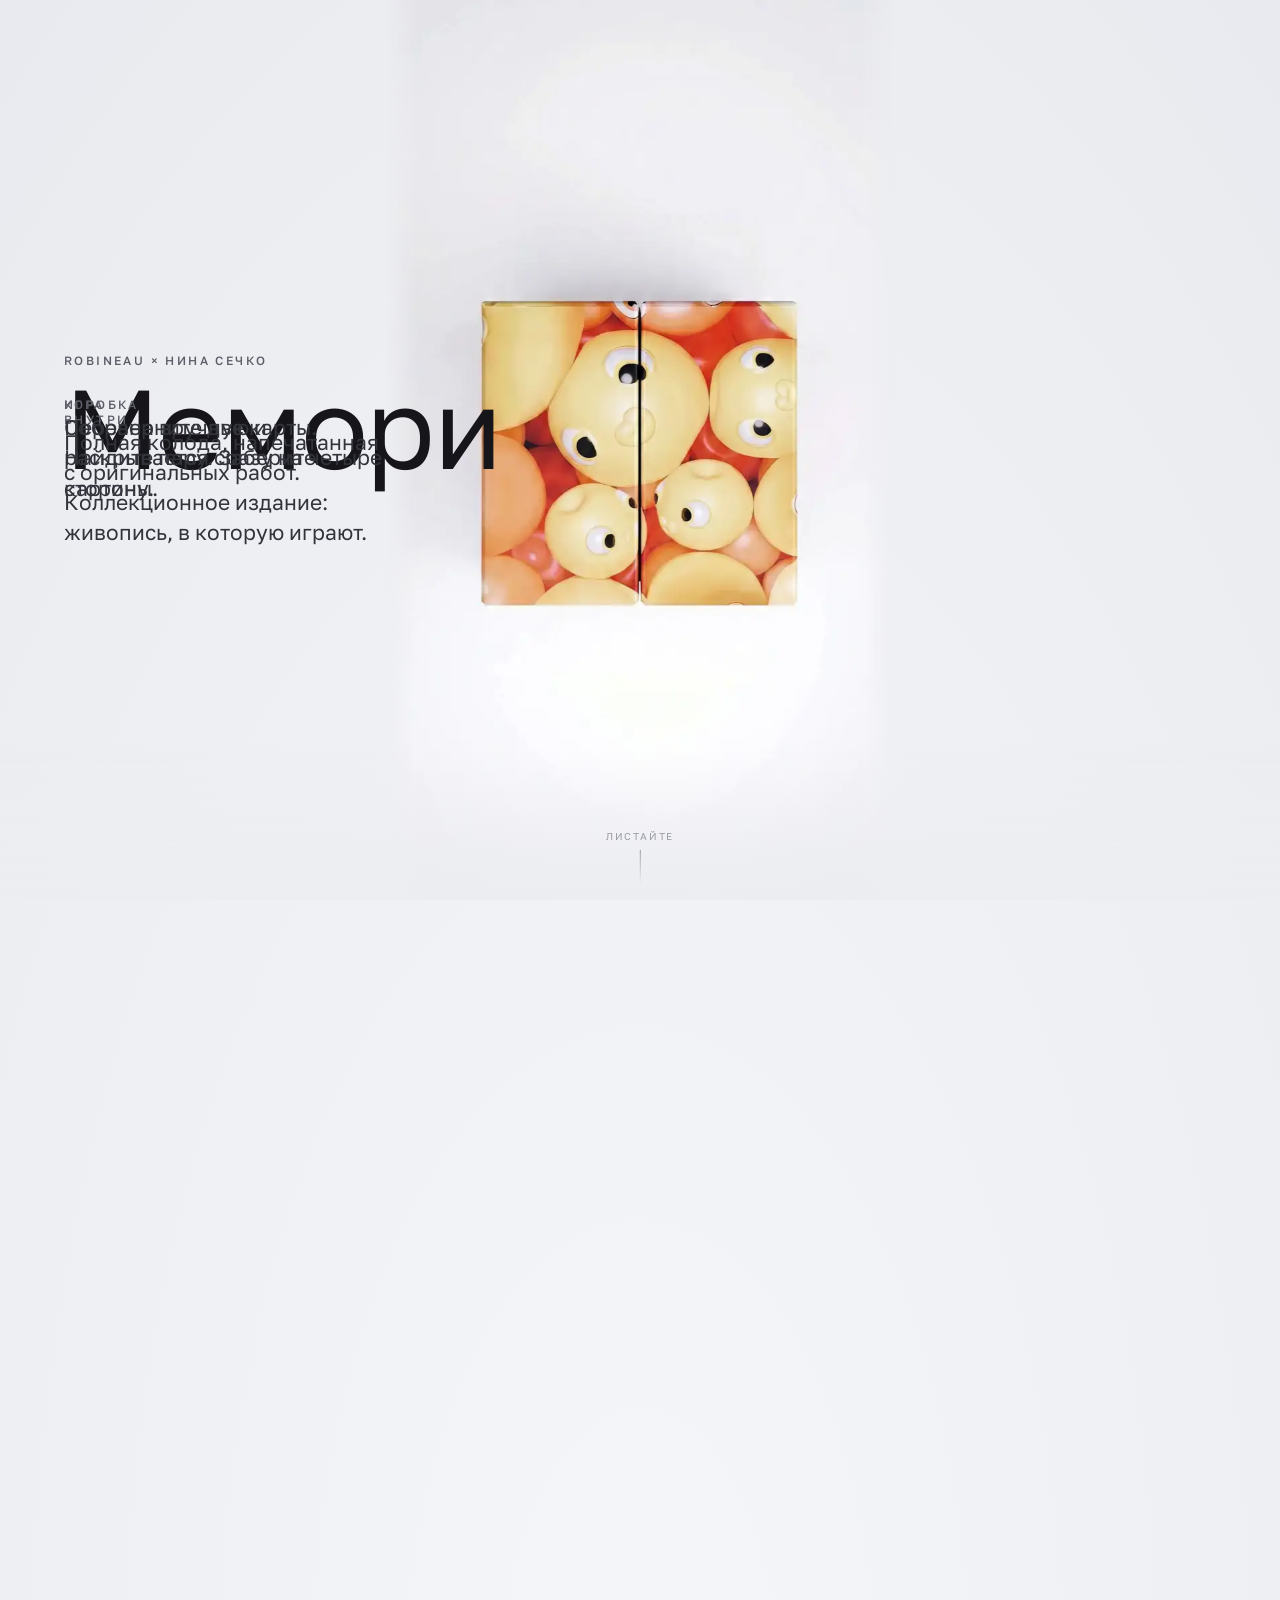
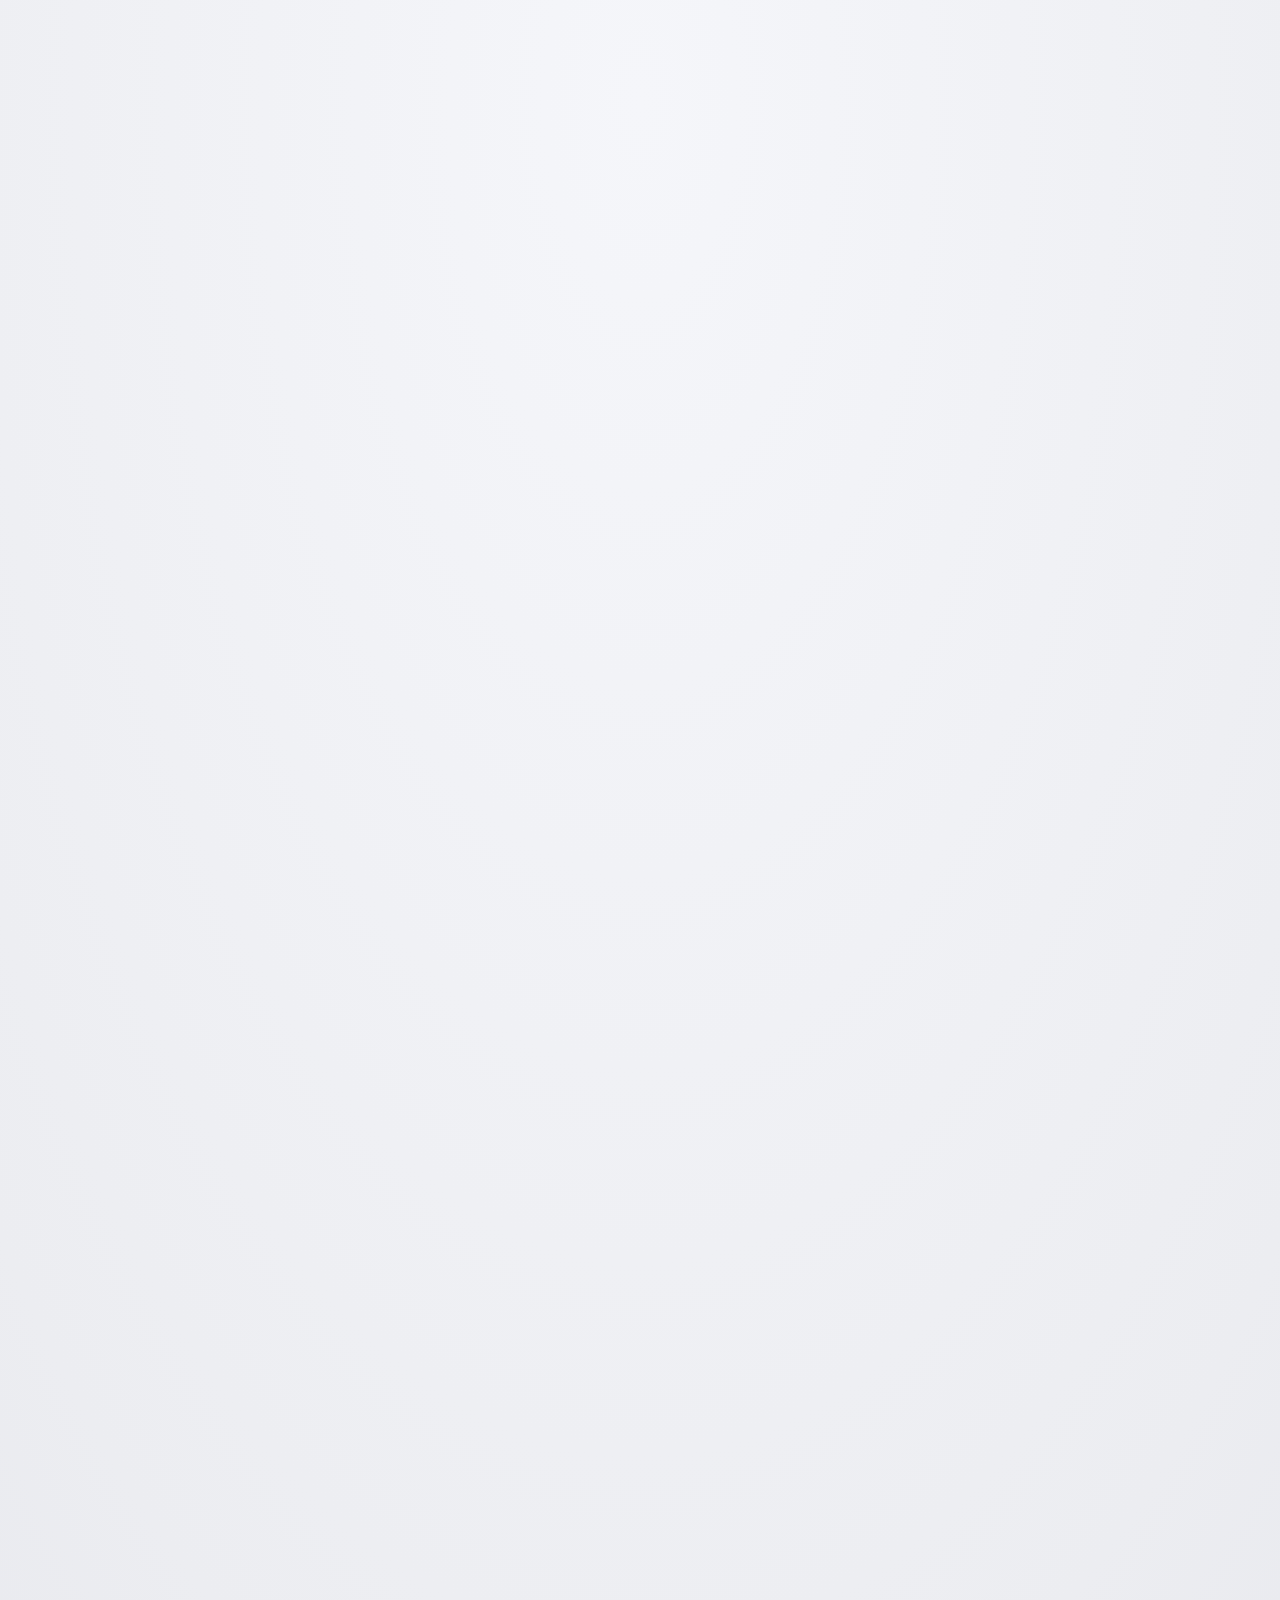
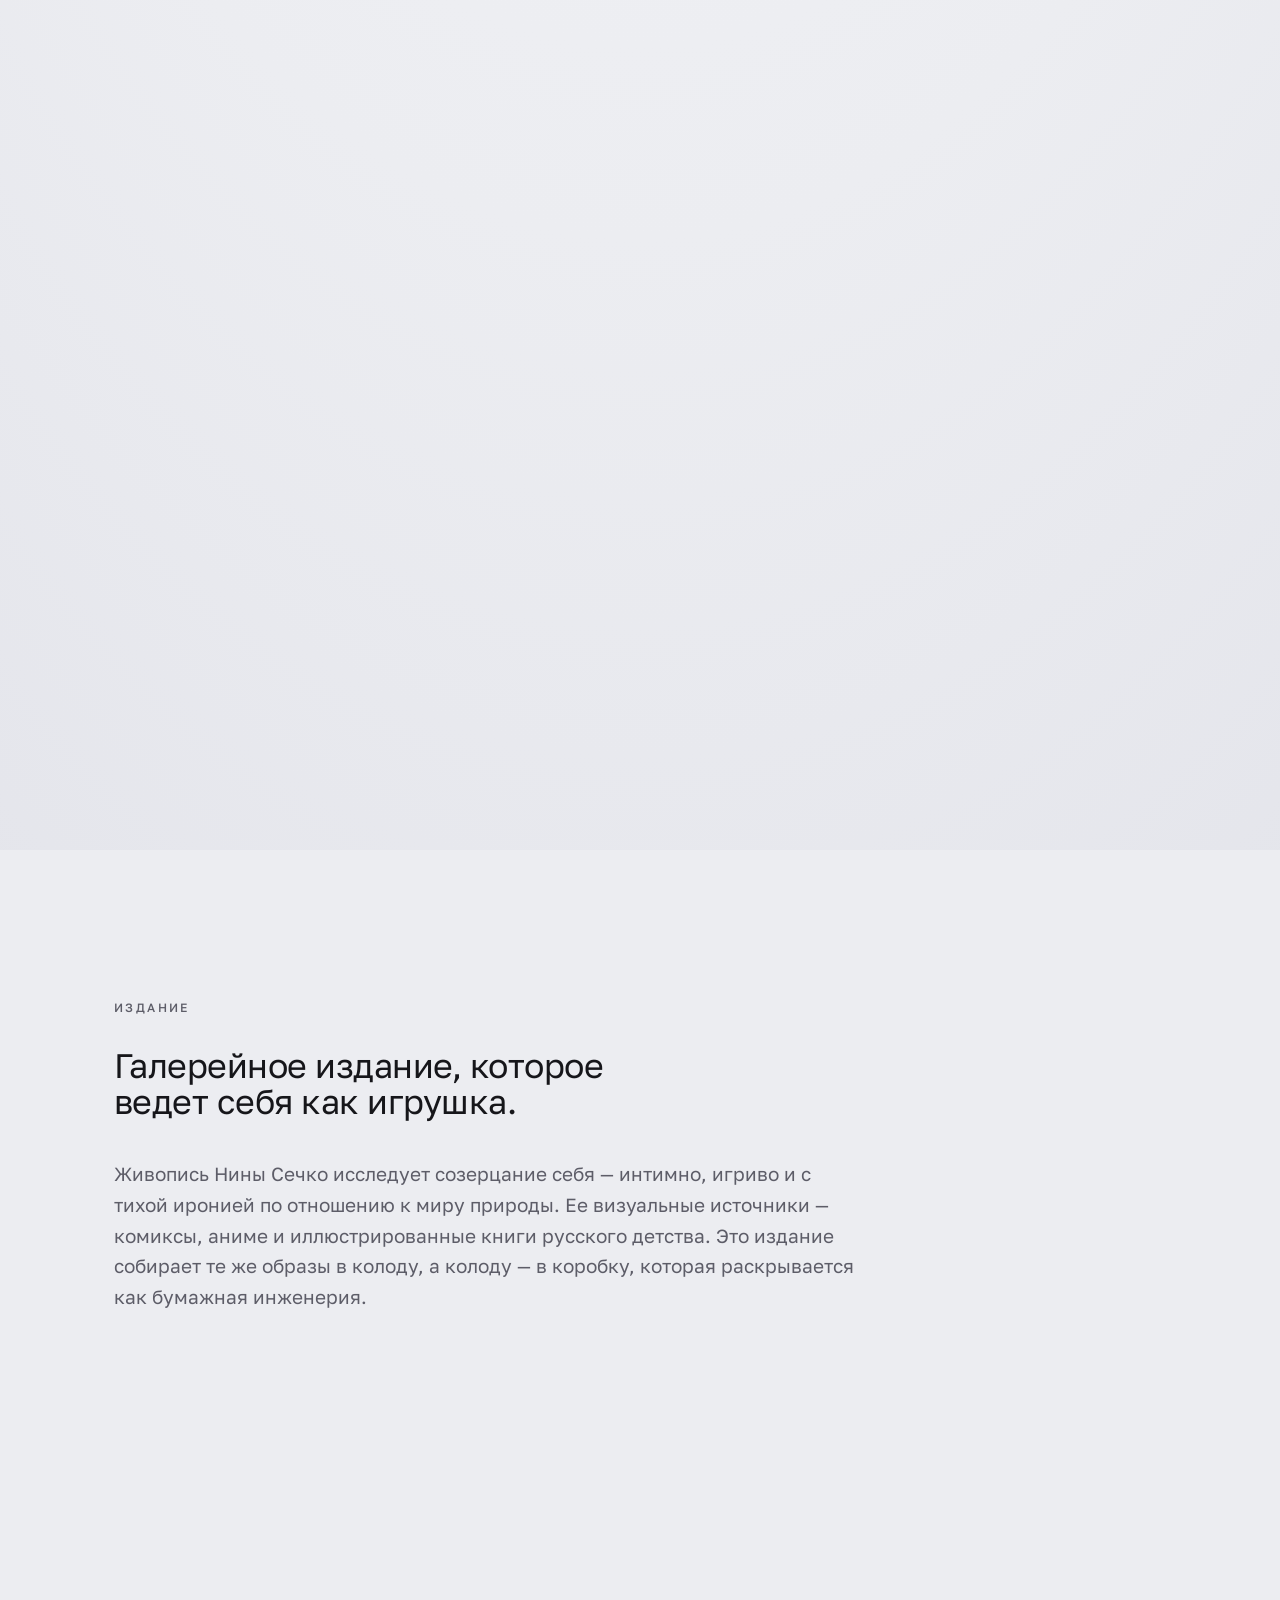
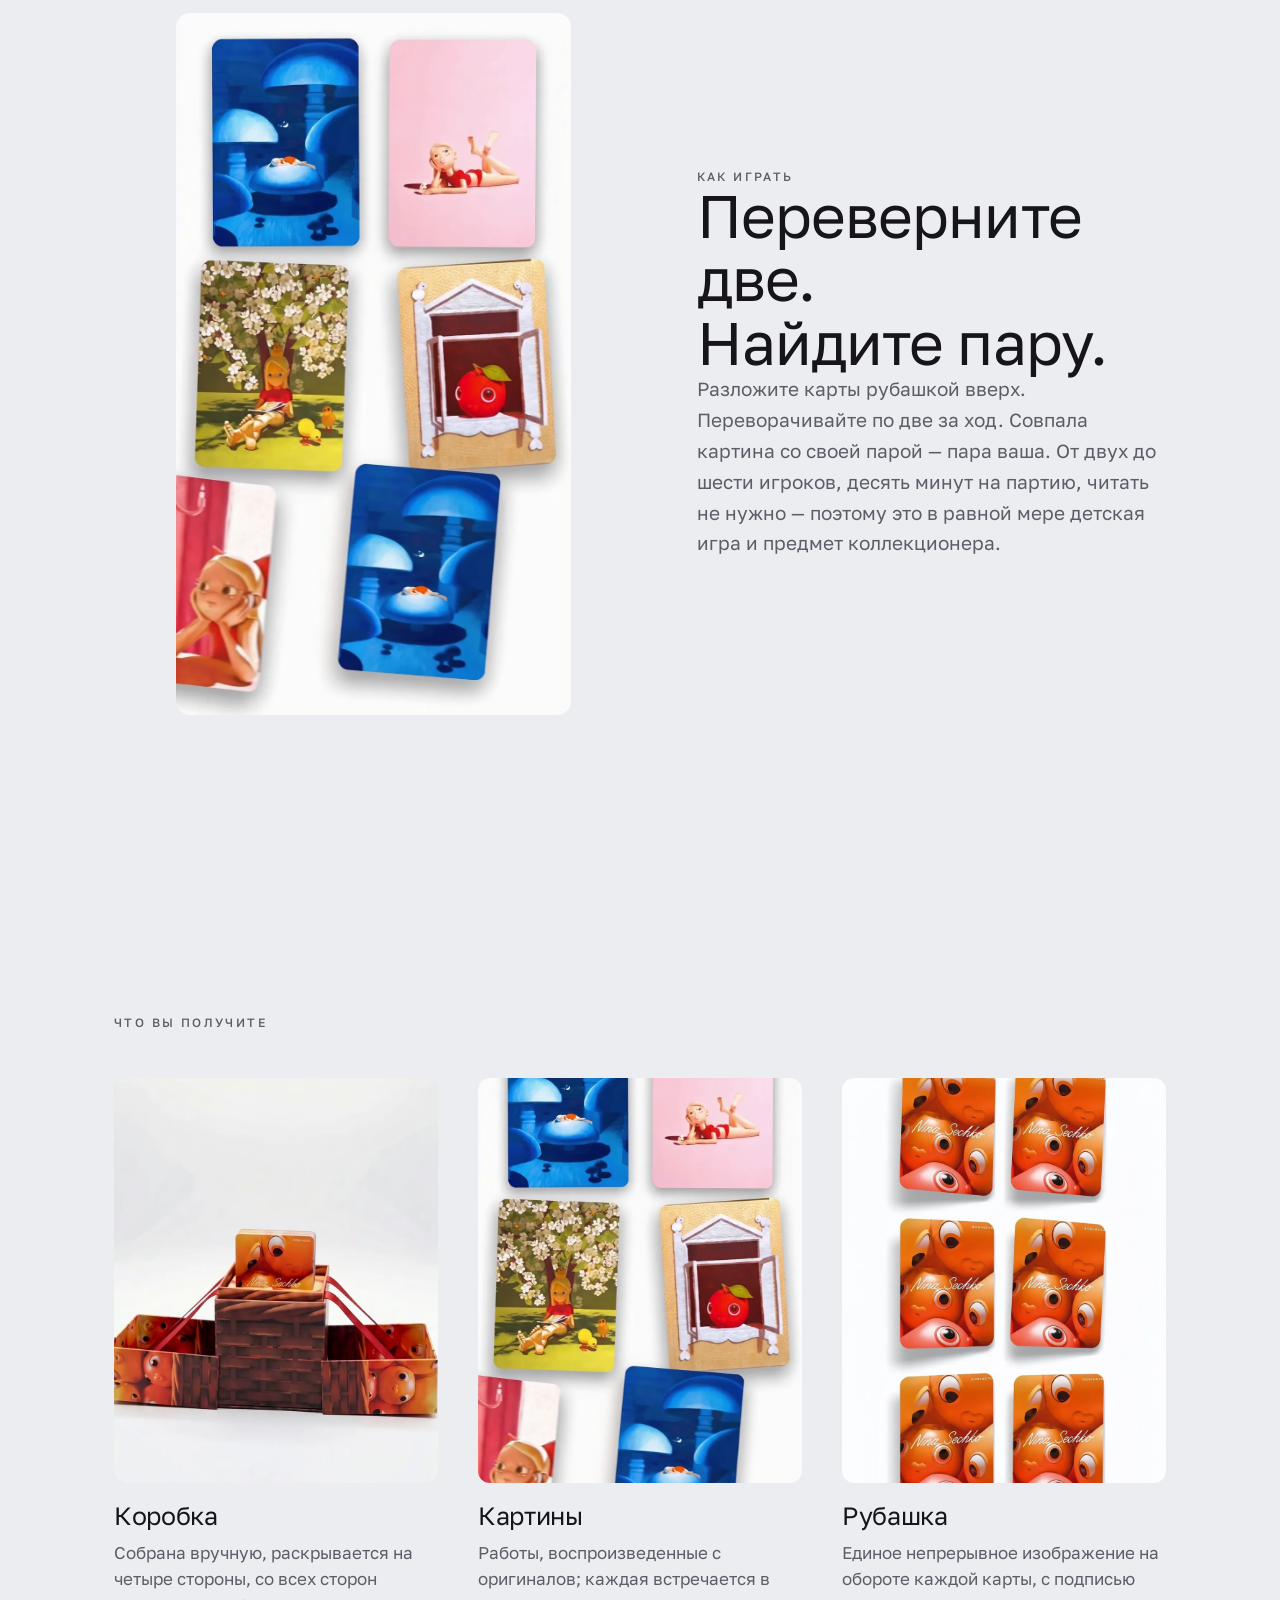
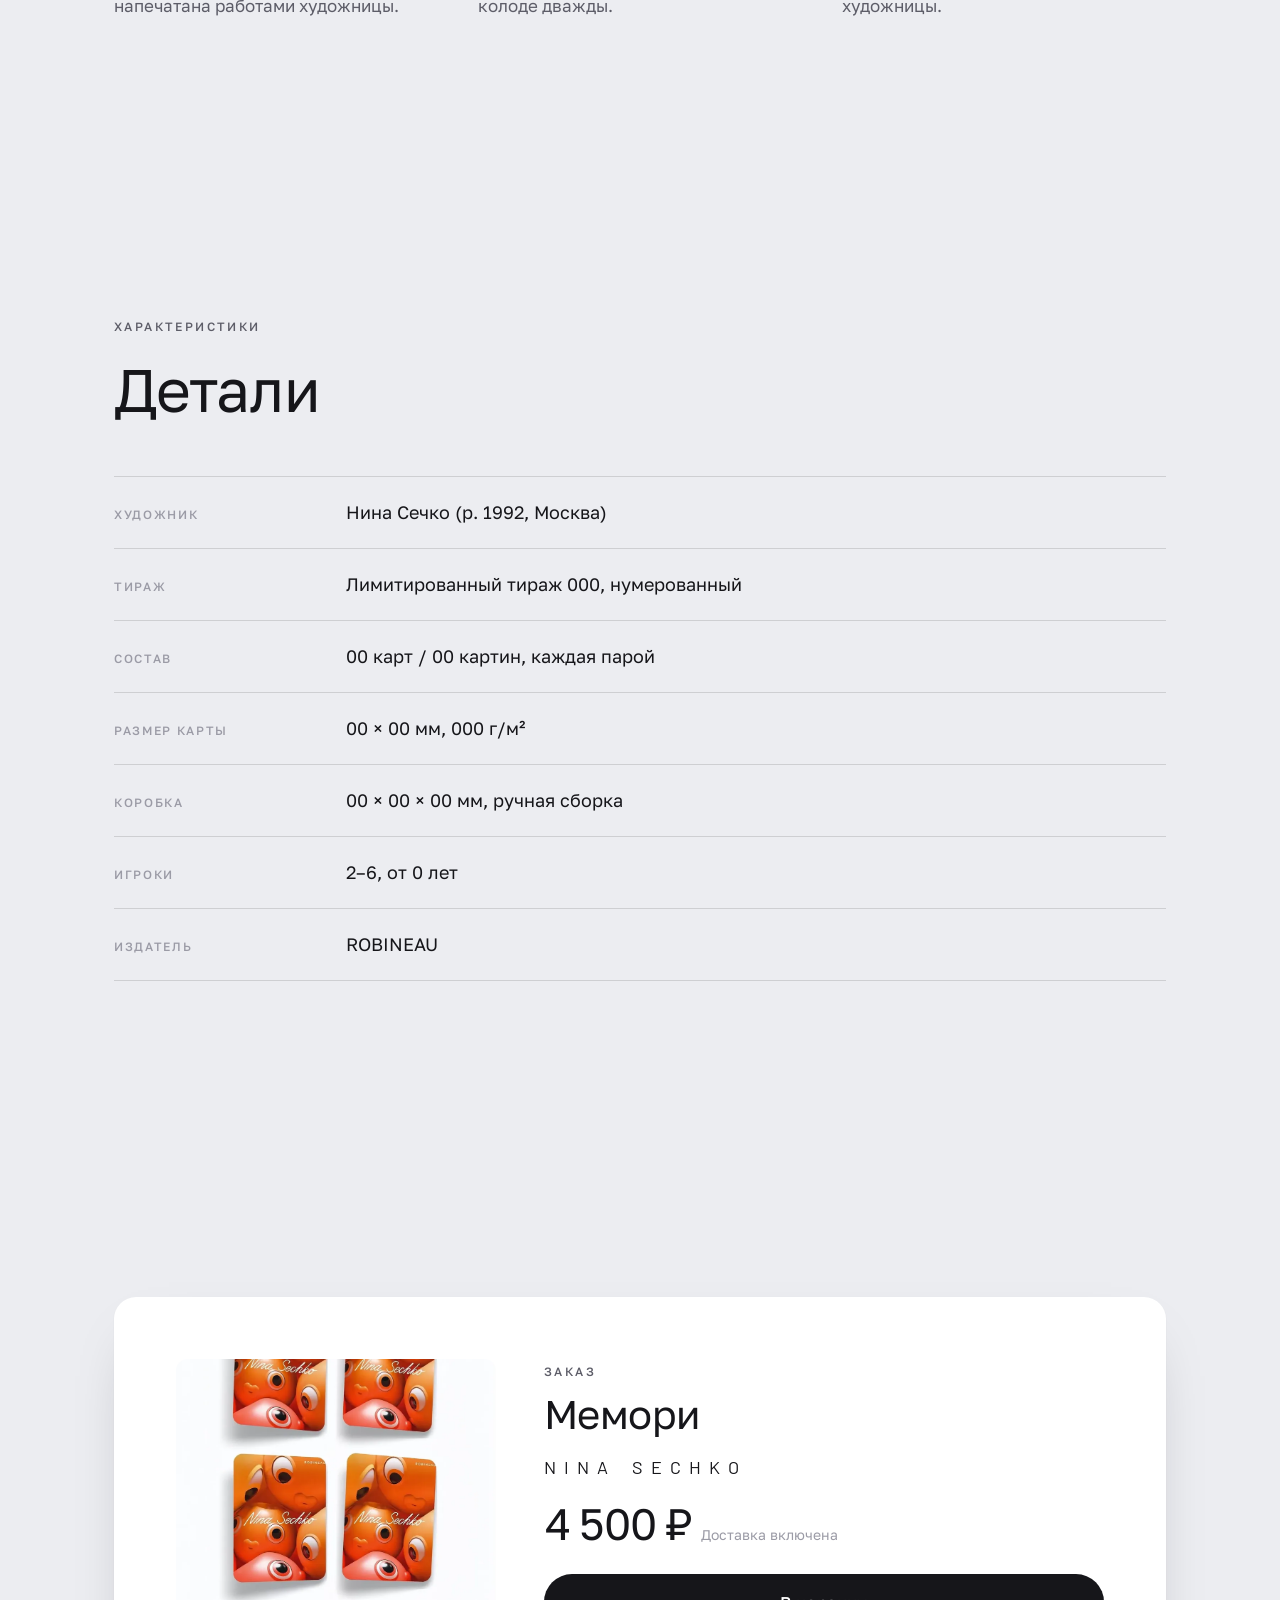
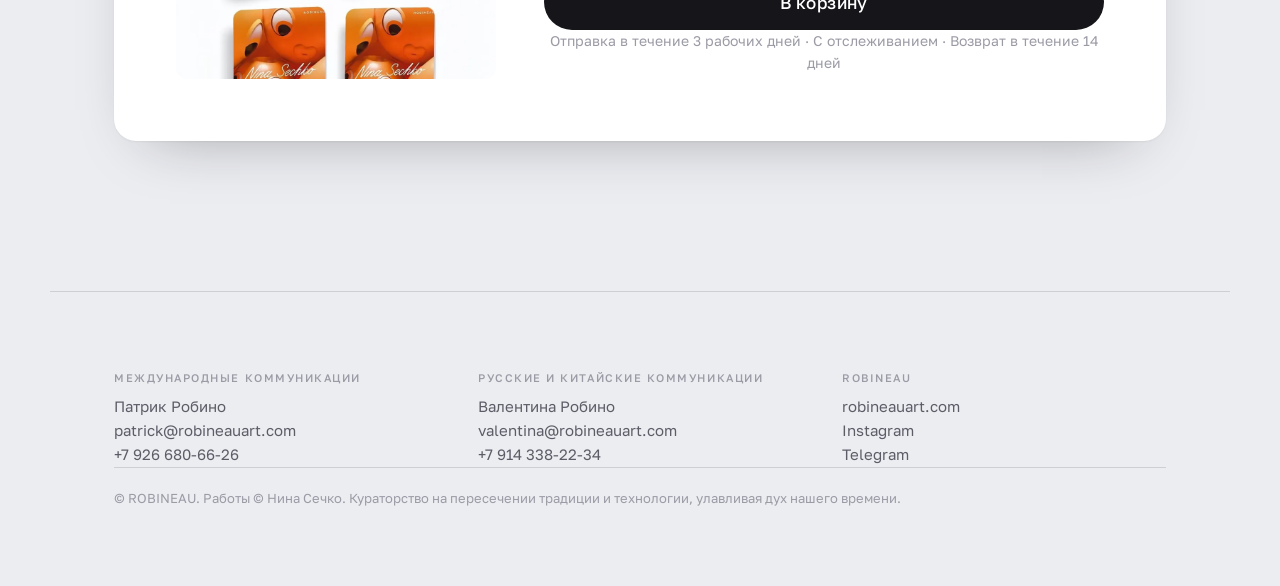
==== commit b932e45a: "Sharper hero frames; uncrop the 'Kak igrat' film; revert hero framing Hero: DPR cap raised from 2 to" ====
--- a/index.html
+++ b/index.html
@@ -92,9 +92,10 @@
   place-items:center;
 }
 
-/* The canvas is a centred 9:16 box. On a phone it is wider than the screen,
-   so the frame covers edge to edge. On desktop it settles to exactly 9:16
-   and the studio ground either side is the page itself. */
+/* The canvas fills the height of the stage and is centred. On a phone it is
+   wider than the screen, so the frame covers edge to edge with the sides
+   cropped; on desktop it settles to exactly 9:16 with page ground either
+   side. */
 .nsx__canvas{
   position:absolute;
   top:0;
@@ -106,19 +107,16 @@
   width:min(100%,calc(100svh * 0.5625));
 }
 @media (min-width:860px){
-  /* Feather the vertical edges so the frame dissolves into the page
-     instead of ending on a hard line. Only on wide screens - on a phone
-     the frame is full-bleed and has no side edges to hide. */
+  /* feather the vertical edges into the page so the frame does not end on
+     a hard line. Not needed on a phone, where it is already full-bleed. */
   .nsx__canvas{
     -webkit-mask-image:linear-gradient(90deg,transparent 0,#000 var(--fade-x),#000 calc(100% - var(--fade-x)),transparent 100%);
     mask-image:linear-gradient(90deg,transparent 0,#000 var(--fade-x),#000 calc(100% - var(--fade-x)),transparent 100%);
   }
 }
 
-/* Bottom blend: dissolves the foot of the frame into the page. Kept short
-   so it grounds the box without washing over it. Caption legibility is
-   handled separately by the glyph halo below, so this does not have to
-   reach far enough to sit behind the text. */
+/* Bottom blend: dissolves the foot of the frame into the page. Kept short so
+   it grounds the box without washing over it. */
 .nsx__scrim{
   position:absolute;
   inset:0;
@@ -144,27 +142,33 @@
   grid-area:1/1;
   align-self:end;
   justify-self:start;
-  max-width:min(30ch,94%);
+  max-width:min(34ch,94%);
   opacity:0;
   will-change:opacity,transform;
   padding-bottom:clamp(52px,10vh,84px);
 }
 .nsx__cap > * + *{margin-top:.7em}
 
-/* Legibility without a scrim: a soft halo of the ground colour around the
-   glyphs themselves. Costs nothing where the frame is empty, and only
-   touches the pixels immediately behind the type where it is not. */
-.nsx__cap p,.nsx__cap h1{
+/* Legibility without a scrim: a halo of the ground colour around the glyphs
+   themselves. Only touches the pixels immediately behind the type, so it
+   costs nothing where the frame is empty. Stacked fairly heavily because a
+   long caption ends up over the box itself, which is dark and busy. */
+.nsx__cap p{
   text-shadow:
-    0 0 8px rgba(236,237,241,.95),
-    0 0 18px rgba(236,237,241,.85),
-    0 0 34px rgba(236,237,241,.6);
-}
+    0 0 6px rgba(var(--ground-rgb),1),
+    0 0 12px rgba(var(--ground-rgb),.98),
+    0 0 22px rgba(var(--ground-rgb),.92),
+    0 0 38px rgba(var(--ground-rgb),.75),
+    0 0 60px rgba(var(--ground-rgb),.5);
+}
+/* the small uppercase label has thin strokes, so it needs the most help */
+.nsx__cap .nsx__eyebrow{color:var(--ink-mid)}
 
 @media (min-width:860px){
   /* wide screens: captions leave the frame and sit in the left gutter */
   .nsx__cap{align-self:center;padding-bottom:0;max-width:min(32ch,32%)}
-  .nsx__cap p,.nsx__cap h1{text-shadow:none}
+  .nsx__cap p{text-shadow:none}
+  .nsx__cap .nsx__eyebrow{color:var(--ink-soft)}
 }
 
 .nsx__eyebrow{
@@ -184,7 +188,7 @@
   font-size:clamp(16px,4.2vw,21px);
   line-height:1.45;
   color:var(--ink-mid);
-  max-width:24ch;
+  max-width:32ch;
 }
 
 /* ---------- scroll hint ---------- */
@@ -339,11 +343,12 @@
   overflow:hidden;
   background:var(--ground-lo);
   aspect-ratio:9/16;
-  max-height:74svh;
+  /* cap by WIDTH, not max-height: capping the height leaves the box wider
+     than 9:16 and object-fit:cover then crops the top and bottom off. */
+  width:min(100%,calc(78svh * 0.5625));
   margin-inline:auto;
-  width:100%;
-}
-.nsx__playFrame video{width:100%;height:100%;object-fit:cover}
+}
+.nsx__playFrame video{width:100%;height:100%;object-fit:contain}
 .nsx__playCopy > * + *{margin-top:clamp(14px,2.6vw,22px)}
 
 /* ============================================================
@@ -749,12 +754,18 @@
   'use strict';
 
   var NSX_HERO = {
-    /* Where the frames live. Must be an https:// base with a /frames
-       folder under it. Tilda cannot host these - see the README. */
+    /* Where the frames live. Must be an https:// base with the frame
+       folders under it. Tilda cannot host these - see the README. */
     assetBase: 'https://futurenyx.github.io/nina-memory-game',
     frameCount: 123,
-    framePrefix: '/frames/f_',
-    frameExt: '.webp'
+    frameExt: '.webp',
+
+    /* Two frame sets at different resolutions. The page picks one at load
+       from screen width x pixel density, so a 3x phone gets the sharp set
+       and an older 2x phone is not made to download it.
+       To force one, set the other to null. */
+    std: { dir: '/frames/f_',    width: 756  },   /* ~2.8 MB */
+    hi:  { dir: '/frames-hi/f_', width: 1080 }    /* ~4.6 MB, source resolution */
   };
 
   /* ---------------------------------------------------------- */
@@ -764,7 +775,38 @@
 
   var BASE = (NSX_HERO.assetBase || '.').replace(/\/$/, '');
   var TOTAL = NSX_HERO.frameCount;
-  var FRAME_AR = 756 / 1344;
+  var FRAME_AR = 9 / 16;
+  var MAX_DPR = 3;
+
+  /* ---------------------------------------------------------
+     Which frame set to download.
+
+     The canvas is the largest 9:16 box that fits the screen, so the pixels
+     actually needed are (that box's CSS width) x (pixel density). If the
+     small set would have to be stretched more than ~15% we fetch the big
+     one; otherwise the small one is already sharp and 1.8 MB lighter.
+
+     Overridden down to the small set when the device reports little memory
+     or the user has asked for reduced data, because holding 123 decoded
+     1080x1920 frames is not free.
+     --------------------------------------------------------- */
+  function pickSet() {
+    var std = NSX_HERO.std, hi = NSX_HERO.hi;
+    if (!hi) return std;
+    if (!std) return hi;
+
+    var conn = navigator.connection || {};
+    if (conn.saveData) return std;
+    if (navigator.deviceMemory && navigator.deviceMemory < 4) return std;
+
+    var d = Math.min(window.devicePixelRatio || 1, MAX_DPR);
+    var vw = document.documentElement.clientWidth || window.innerWidth;
+    var vh = window.innerHeight;
+    var cssW = Math.min(vw, vh * FRAME_AR);
+    return (cssW * d) > std.width * 1.15 ? hi : std;
+  }
+
+  var SET = pickSet();
 
   var reduced = window.matchMedia('(prefers-reduced-motion: reduce)').matches;
   function clamp(v, a, b) { return v < a ? a : v > b ? b : v; }
@@ -774,7 +816,7 @@
     if (window.NSX_FRAMES) return window.NSX_FRAMES[i - 1];
     var n = String(i);
     while (n.length < 3) n = '0' + n;
-    return BASE + NSX_HERO.framePrefix + n + NSX_HERO.frameExt;
+    return BASE + SET.dir + n + NSX_HERO.frameExt;
   }
 
   /* ---------------------------------------------------------
@@ -849,7 +891,7 @@
   function sizeCanvas() {
     var r = canvas.getBoundingClientRect();
     if (r.width < 1 || r.height < 1) return false;
-    var d = Math.min(window.devicePixelRatio || 1, 2);
+    var d = Math.min(window.devicePixelRatio || 1, MAX_DPR);
     if (r.width === cssW && r.height === cssH && d === dpr) return false;
     dpr = d; cssW = r.width; cssH = r.height;
     canvas.width = Math.round(cssW * dpr);
@@ -939,6 +981,9 @@
   loadFrame(1)
     .then(function () { paint(1); return runQueue(coarse, 6); })
     .then(function () { return runQueue(fine, 6); });
+
+  /* handy when checking which set a real device chose */
+  window.NSX_HERO_SET = SET;
 })();
 
 /* ============================================================
